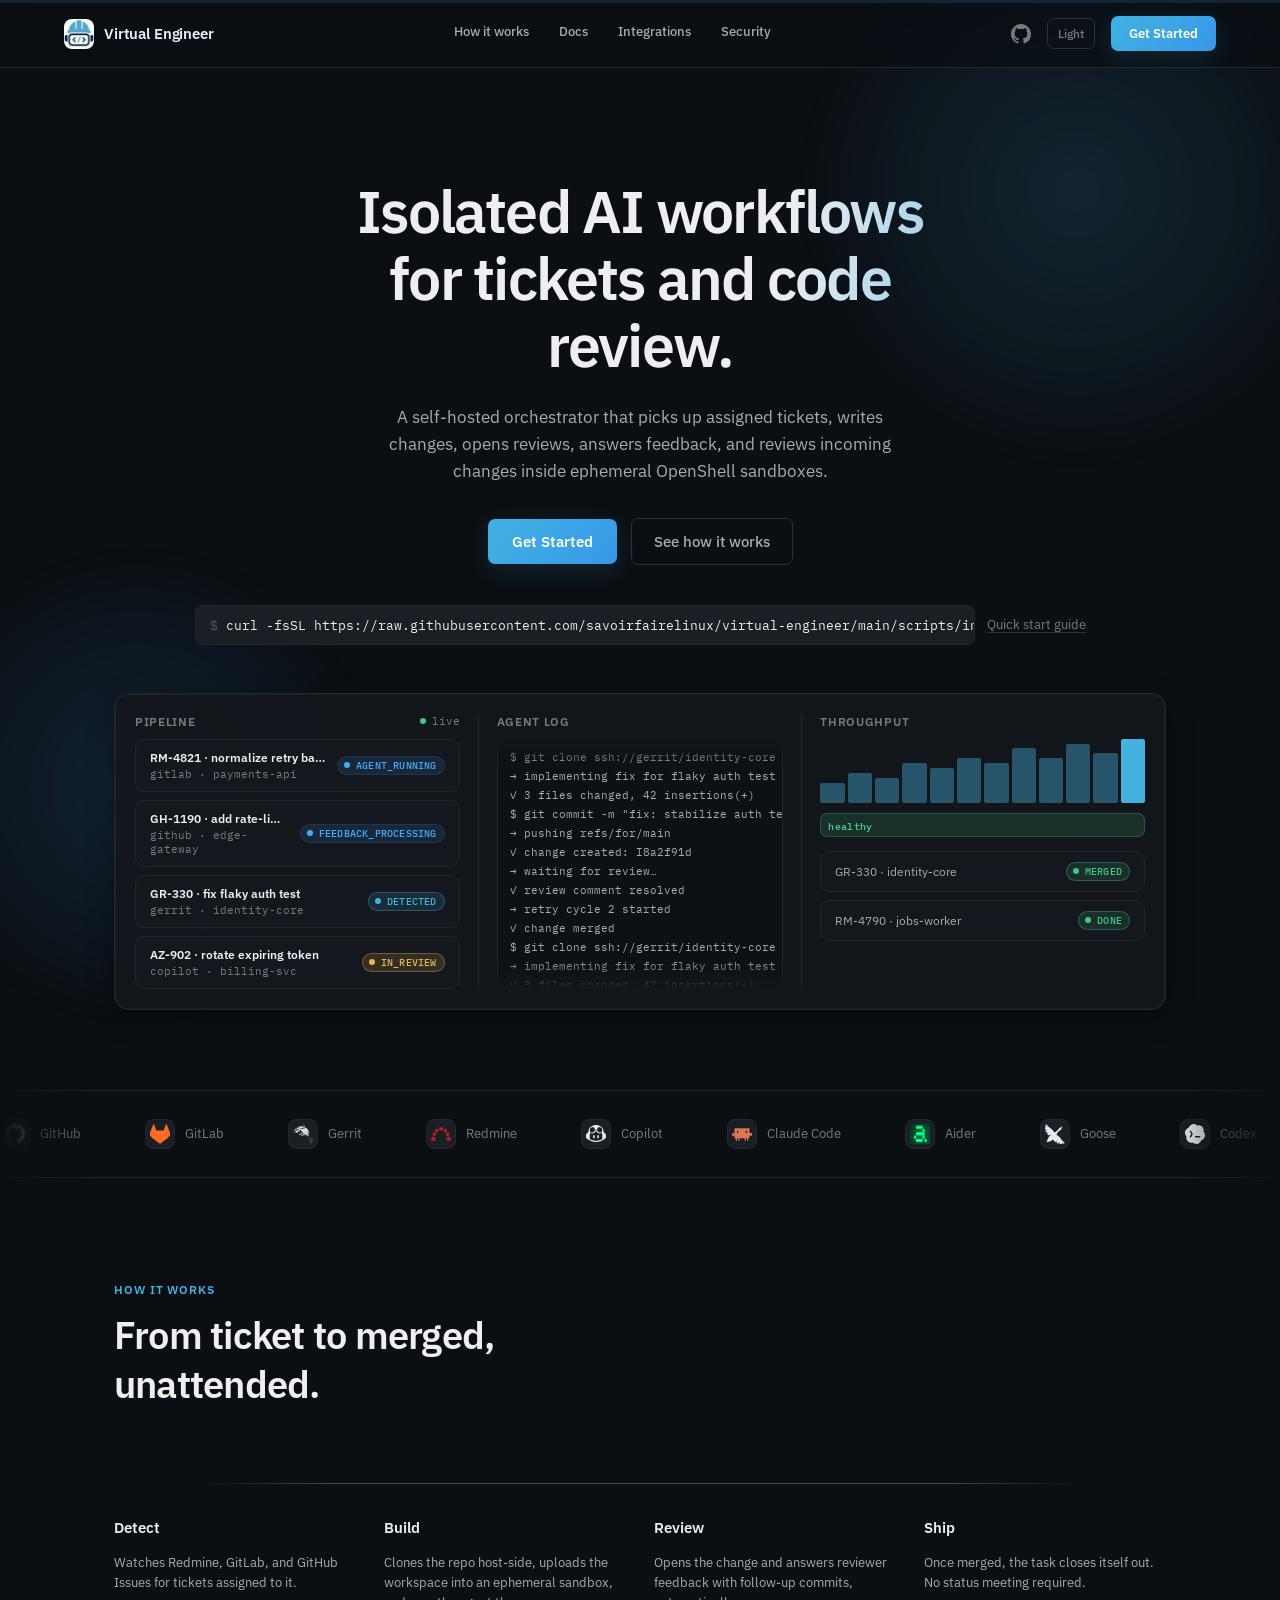
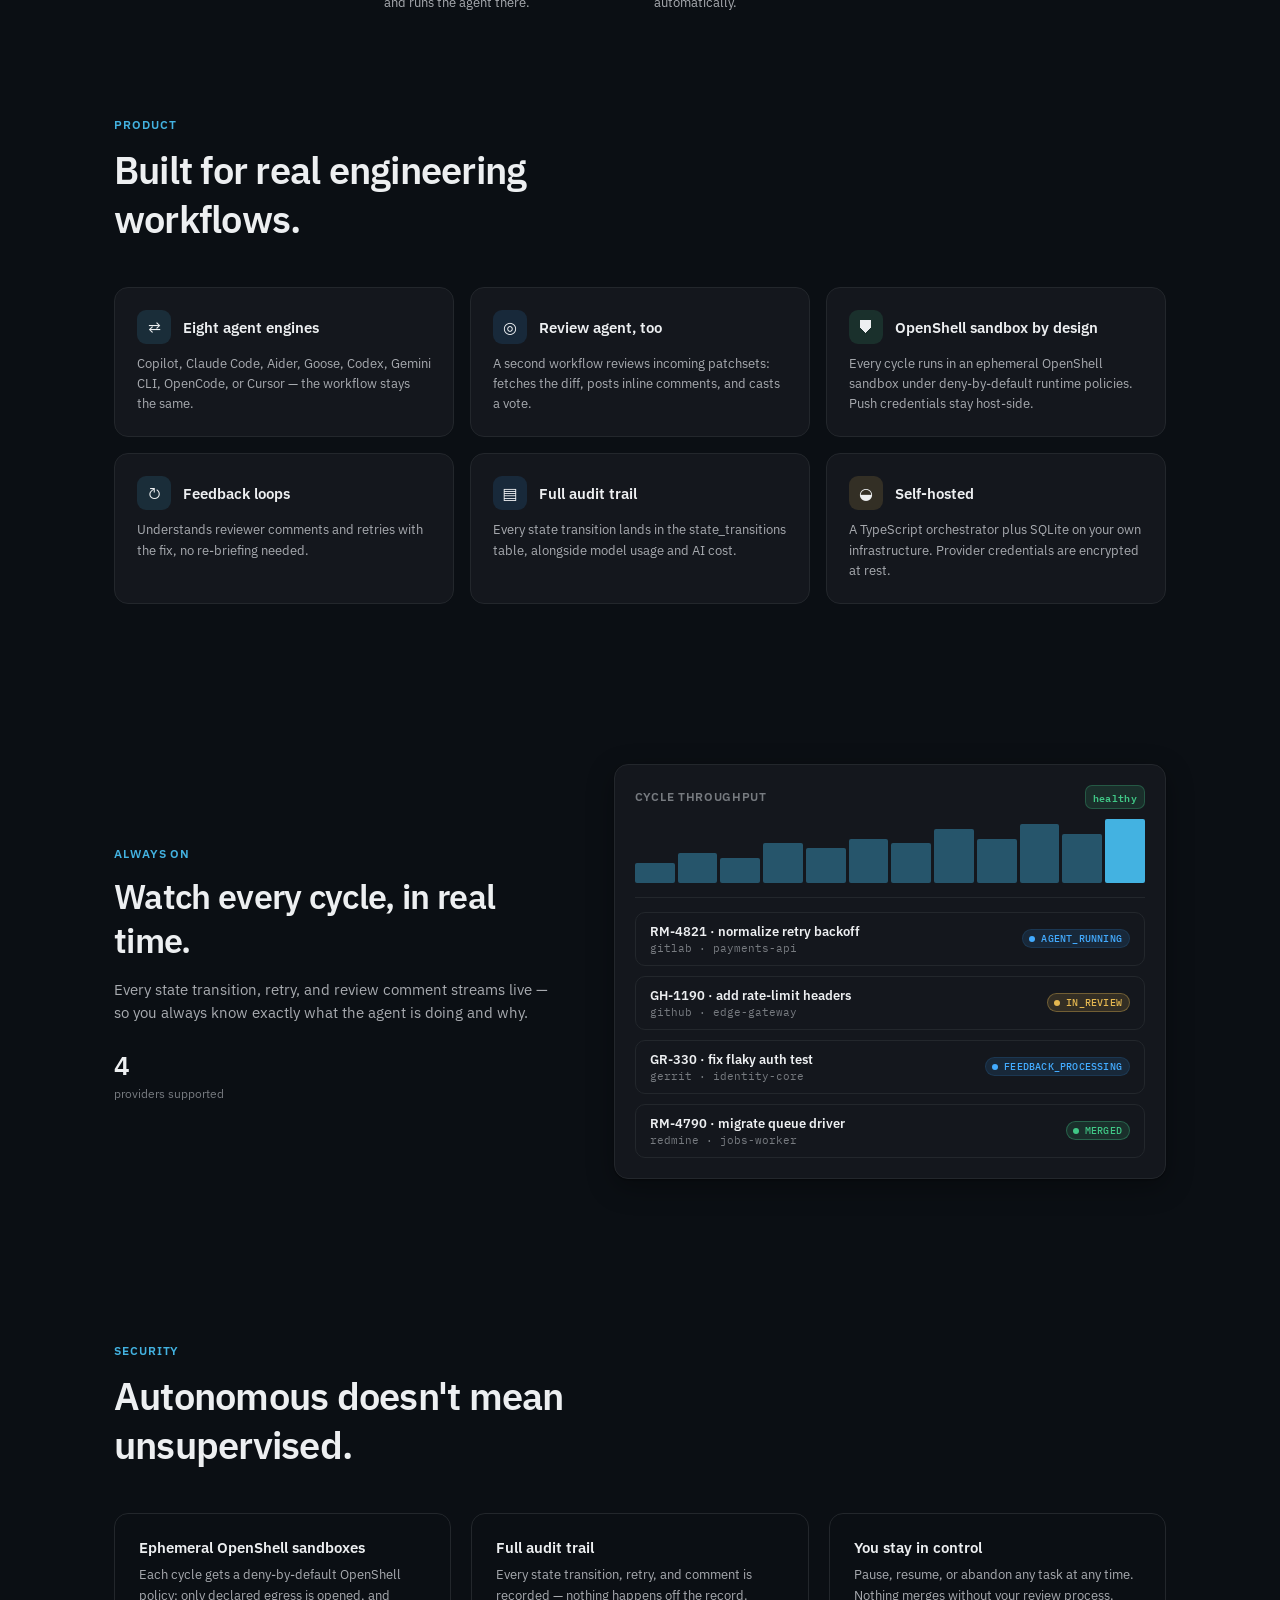
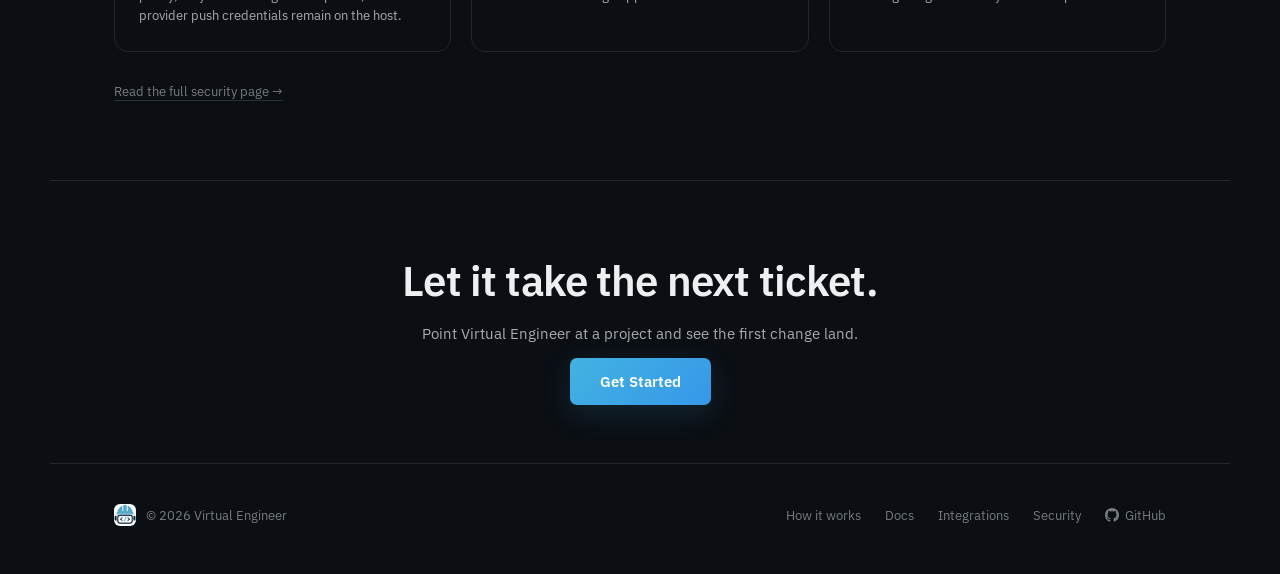
==== index.html @ 21dc85f1 "Improve site audit SEO and responsive behavior Apply the audit fixes across the public pages, includ" ====
<!DOCTYPE html>
<html lang="en">
<head>
<meta charset="utf-8">
<meta name="viewport" content="width=device-width, initial-scale=1">
<link rel="icon" href="favicon.ico" sizes="any">
<link rel="icon" type="image/png" sizes="256x256" href="assets/brand-virtual-engineer-256.png">
<link rel="canonical" href="https://virtual-engineer.dev/">
<meta name="description" content="Virtual Engineer runs isolated, traceable AI workflows for tickets and code review on your own infrastructure.">
<meta property="og:type" content="website">
<meta property="og:title" content="Virtual Engineer — Isolated, traceable AI engineering workflows">
<meta property="og:description" content="A self-hosted orchestrator for ticket-driven changes and automated code review inside ephemeral sandboxes.">
<meta property="og:url" content="https://virtual-engineer.dev/">
<meta property="og:image" content="https://virtual-engineer.dev/assets/brand-virtual-engineer.png">
<meta property="og:image:alt" content="Virtual Engineer logo">
<meta name="twitter:card" content="summary">
<title>Virtual Engineer — Isolated, traceable AI engineering workflows</title>
<link rel="stylesheet" href="assets/styles.css">
<link rel="stylesheet" href="assets/site.css">
</head>
<body>

<div class="ve-blob-anchor b1"><div class="ve-blob-inner"></div></div>
<div class="ve-blob-anchor b2"><div class="ve-blob-inner"></div></div>

<nav class="ve-nav">
  <div style="display: flex; align-items: center; gap: 10px;">
    <img class="ve-brand-logo" src="assets/brand-virtual-engineer-256.png" alt="" aria-hidden="true">
    <span style="font-size: 14.5px; font-weight: 600; letter-spacing: -0.01em;">Virtual Engineer</span>
  </div>
  <div class="ve-nav-links">
    <a href="#how" class="ve-nav-link" data-scroll-to="how" style="font-size: 13px; color: var(--text-dim); font-weight: 500;">How it works</a>
    <a href="documentation.html" class="ve-nav-link" style="font-size: 13px; color: var(--text-dim); font-weight: 500;">Docs</a>
    <a href="integrations.html" class="ve-nav-link" style="font-size: 13px; color: var(--text-dim); font-weight: 500;">Integrations</a>
    <a href="security.html" class="ve-nav-link" style="font-size: 13px; color: var(--text-dim); font-weight: 500;">Security</a>
  </div>
  <div style="display: flex; align-items: center; gap: 16px;">
    <a href="https://github.com/savoirfairelinux/virtual-engineer" target="_blank" rel="noopener" title="View source on GitHub" class="ve-gh-link">
      <svg width="20" height="20" viewBox="0 0 16 16" fill="currentColor"><path d="M8 0C3.58 0 0 3.58 0 8a8 8 0 0 0 5.47 7.59c.4.07.55-.17.55-.38 0-.19-.01-.82-.01-1.49-2.01.37-2.53-.49-2.69-.94-.09-.23-.48-.94-.82-1.13-.28-.15-.68-.52-.01-.53.63-.01 1.08.58 1.23.82.72 1.21 1.87.87 2.33.66.07-.52.28-.87.51-1.07-1.78-.2-3.64-.89-3.64-3.95 0-.87.31-1.59.82-2.15-.08-.2-.36-1.02.08-2.12 0 0 .67-.21 2.2.82a7.5 7.5 0 0 1 4 0c1.53-1.04 2.2-.82 2.2-.82.44 1.1.16 1.92.08 2.12.51.56.82 1.27.82 2.15 0 3.07-1.87 3.75-3.65 3.95.29.25.54.73.54 1.48 0 1.07-.01 1.93-.01 2.2 0 .21.15.46.55.38A8 8 0 0 0 16 8c0-4.42-3.58-8-8-8Z"></path></svg>
    </a>
    <button class="ve-theme-toggle" type="button" aria-label="Switch to light theme">Light</button>
    <a href="#quickstart" class="ve-magnet-btn hero" data-scroll-to="quickstart" style="font-size: 13px; padding: 9px 18px;">Get Started</a>
  </div>
</nav>
<div class="ve-progress-track" aria-hidden="true"><div class="ve-progress-bar"></div></div>

<!-- HERO -->
<div style="position: relative; z-index: 1; max-width: 780px; margin: 0 auto; padding: clamp(64px, 10vw, 110px) clamp(20px, 5vw, 64px) 0; text-align: center;">
  <div style="display: flex; flex-direction: column; align-items: center;">
    <h1 class="ve-headline" style="font-size: clamp(38px, 4.6vw, 60px); line-height: 1.14; letter-spacing: -0.03em; font-weight: 600; margin: 0 0 20px; padding-bottom: 0.08em;">Isolated AI workflows<br>for tickets and code review.</h1>
    <p style="font-size: 17px; line-height: 1.6; color: var(--text-dim); max-width: 520px; margin: 0 0 32px;">A self-hosted orchestrator that picks up assigned tickets, writes changes, opens reviews, answers feedback, and reviews incoming changes inside ephemeral OpenShell sandboxes.</p>
    <div style="display: flex; align-items: center; justify-content: center; gap: 14px; flex-wrap: wrap;">
      <a href="#quickstart" class="ve-magnet-btn hero" data-scroll-to="quickstart">Get Started</a>
      <a href="#how" class="ve-btn-ghost" data-scroll-to="how">See how it works</a>
    </div>
    <div id="quickstart" style="display: flex; align-items: center; justify-content: center; gap: 12px; margin-top: 40px; flex-wrap: wrap;">
      <code class="ve-code ve-install-command" style="padding: 9px 14px; white-space: nowrap;"><span style="color: var(--text-ghost);">$</span> curl -fsSL https://raw.githubusercontent.com/savoirfairelinux/virtual-engineer/main/scripts/install.sh | bash</code>
      <a href="documentation.html#/start" style="font-size: 12.5px; color: var(--text-faint); border-bottom: 1px solid var(--border);">Quick start guide</a>
    </div>
  </div>
</div>

<!-- MISSION CONTROL -->
<div style="position: relative; z-index: 1; max-width: 1180px; margin: 48px auto 0; padding: 0 clamp(20px, 5vw, 64px) 60px;">
  <div class="ve-mission-grid">
    <div style="position: relative; z-index: 1; display: flex; flex-direction: column; gap: 10px; min-width: 0;">
      <div style="display: flex; align-items: center; justify-content: space-between;">
        <span class="ve-eyebrow-row">Pipeline</span>
        <div style="display: flex; align-items: center; gap: 6px;">
          <span class="ve-live-dot"></span>
          <span style="font-size: 11px; color: var(--text-faint); font-family: var(--font-mono);">live</span>
        </div>
      </div>
      <div style="display: flex; flex-direction: column; gap: 8px;">
        <div class="ve-row-card" data-pipeline-row>
          <div style="display: flex; align-items: center; justify-content: space-between; gap: 10px; width: 100%;">
            <div style="min-width: 0;">
              <div style="font-size: 12px; font-weight: 600; color: var(--text); white-space: nowrap; overflow: hidden; text-overflow: ellipsis;">RM-4821 · normalize retry backoff</div>
              <div style="font-size: 10.5px; color: var(--text-faint); font-family: var(--font-mono); margin-top: 2px;">gitlab · payments-api</div>
            </div>
            <span class="ve-pill sm"></span>
          </div>
        </div>
        <div class="ve-row-card" data-pipeline-row>
          <div style="display: flex; align-items: center; justify-content: space-between; gap: 10px; width: 100%;">
            <div style="min-width: 0;">
              <div style="font-size: 12px; font-weight: 600; color: var(--text); white-space: nowrap; overflow: hidden; text-overflow: ellipsis;">GH-1190 · add rate-limit headers</div>
              <div style="font-size: 10.5px; color: var(--text-faint); font-family: var(--font-mono); margin-top: 2px;">github · edge-gateway</div>
            </div>
            <span class="ve-pill sm"></span>
          </div>
        </div>
        <div class="ve-row-card" data-pipeline-row>
          <div style="display: flex; align-items: center; justify-content: space-between; gap: 10px; width: 100%;">
            <div style="min-width: 0;">
              <div style="font-size: 12px; font-weight: 600; color: var(--text); white-space: nowrap; overflow: hidden; text-overflow: ellipsis;">GR-330 · fix flaky auth test</div>
              <div style="font-size: 10.5px; color: var(--text-faint); font-family: var(--font-mono); margin-top: 2px;">gerrit · identity-core</div>
            </div>
            <span class="ve-pill sm"></span>
          </div>
        </div>
        <div class="ve-row-card" data-pipeline-row>
          <div style="display: flex; align-items: center; justify-content: space-between; gap: 10px; width: 100%;">
            <div style="min-width: 0;">
              <div style="font-size: 12px; font-weight: 600; color: var(--text); white-space: nowrap; overflow: hidden; text-overflow: ellipsis;">AZ-902 · rotate expiring token</div>
              <div style="font-size: 10.5px; color: var(--text-faint); font-family: var(--font-mono); margin-top: 2px;">copilot · billing-svc</div>
            </div>
            <span class="ve-pill sm"></span>
          </div>
        </div>
      </div>
    </div>

    <div class="ve-mission-mid">
      <span class="ve-eyebrow-row">Agent log</span>
      <div class="ve-mission-log">
        <div class="ve-mission-log-track">
          <span>$ git clone ssh://gerrit/identity-core</span>
          <span>→ implementing fix for flaky auth test</span>
          <span>✓ 3 files changed, 42 insertions(+)</span>
          <span>$ git commit -m "fix: stabilize auth test timing"</span>
          <span>→ pushing refs/for/main</span>
          <span>✓ change created: I8a2f91d</span>
          <span>→ waiting for review…</span>
          <span>✓ review comment resolved</span>
          <span>→ retry cycle 2 started</span>
          <span>✓ change merged</span>
          <span>$ git clone ssh://gerrit/identity-core</span>
          <span>→ implementing fix for flaky auth test</span>
          <span>✓ 3 files changed, 42 insertions(+)</span>
          <span>$ git commit -m "fix: stabilize auth test timing"</span>
          <span>→ pushing refs/for/main</span>
          <span>✓ change created: I8a2f91d</span>
          <span>→ waiting for review…</span>
          <span>✓ review comment resolved</span>
          <span>→ retry cycle 2 started</span>
          <span>✓ change merged</span>
        </div>
      </div>
    </div>

    <div style="position: relative; z-index: 1; display: flex; flex-direction: column; gap: 10px; min-width: 0;">
      <span class="ve-eyebrow-row">Throughput</span>
      <div class="ve-bars">
        <span style="height: 19.7px;"></span>
        <span style="height: 29.5px;"></span>
        <span style="height: 24.6px;"></span>
        <span style="height: 39.4px;"></span>
        <span style="height: 34.5px;"></span>
        <span style="height: 44.3px;"></span>
        <span style="height: 39.4px;"></span>
        <span style="height: 54.2px;"></span>
        <span style="height: 44.3px;"></span>
        <span style="height: 59.1px;"></span>
        <span style="height: 49.2px;"></span>
        <span style="height: 64px;"></span>
      </div>
      <span class="ve-tag">healthy</span>
      <div style="display: flex; flex-direction: column; gap: 8px; margin-top: 4px;">
        <div class="ve-row-card">
          <div style="display: flex; align-items: center; justify-content: space-between; gap: 10px; width: 100%;">
            <span style="font-size: 11.5px; color: var(--text-dim);">GR-330 · identity-core</span>
            <span class="ve-pill sm tone-ok"><span class="dot"></span>MERGED</span>
          </div>
        </div>
        <div class="ve-row-card">
          <div style="display: flex; align-items: center; justify-content: space-between; gap: 10px; width: 100%;">
            <span style="font-size: 11.5px; color: var(--text-dim);">RM-4790 · jobs-worker</span>
            <span class="ve-pill sm tone-ok"><span class="dot"></span>DONE</span>
          </div>
        </div>
      </div>
    </div>
  </div>
</div>

<!-- STACK STRIP -->
<div id="stack" class="ve-stack-strip" aria-hidden="true">
  <div class="ve-marquee-track" data-marquee-group-size="12">
    <span class="ve-marquee-item"><span class="ve-provider-glyph"><svg viewBox="0 0 16 16" fill="currentColor" xmlns="http://www.w3.org/2000/svg"><path fill-rule="evenodd" clip-rule="evenodd" d="M8 0C3.58 0 0 3.58 0 8C0 11.54 2.29 14.53 5.47 15.59C5.87 15.66 6.02 15.42 6.02 15.21C6.02 15.02 6.01 14.39 6.01 13.72C4 14.09 3.48 13.23 3.32 12.78C3.23 12.55 2.84 11.84 2.5 11.65C2.22 11.5 1.82 11.13 2.49 11.12C3.12 11.11 3.57 11.7 3.72 11.94C4.44 13.15 5.59 12.81 6.05 12.6C6.12 12.08 6.33 11.73 6.56 11.53C4.78 11.33 2.92 10.64 2.92 7.58C2.92 6.71 3.23 5.99 3.74 5.43C3.66 5.23 3.38 4.41 3.82 3.31C3.82 3.31 4.49 3.1 6.02 4.13C6.66 3.95 7.34 3.86 8.02 3.86C8.7 3.86 9.38 3.95 10.02 4.13C11.55 3.09 12.22 3.31 12.22 3.31C12.66 4.41 12.38 5.23 12.3 5.43C12.81 5.99 13.12 6.7 13.12 7.58C13.12 10.65 11.25 11.33 9.47 11.53C9.76 11.78 10.01 12.26 10.01 13.01C10.01 14.08 10 14.94 10 15.21C10 15.42 10.15 15.67 10.55 15.59C13.71 14.53 16 11.53 16 8C16 3.58 12.42 0 8 0Z"/></svg></span>GitHub</span>
    <span class="ve-marquee-item"><span class="ve-provider-glyph"><svg xmlns="http://www.w3.org/2000/svg" viewBox="0 0 24 24"><path fill="#FC6D26" d="m23.6004 9.5927-.0337-.0862L20.3.9814a.851.851 0 0 0-.3362-.405.8748.8748 0 0 0-.9997.0539.8748.8748 0 0 0-.29.4399l-2.2055 6.748H7.5375l-2.2057-6.748a.8573.8573 0 0 0-.29-.4412.8748.8748 0 0 0-.9997-.0537.8585.8585 0 0 0-.3362.4049L.4332 9.5015l-.0325.0862a6.0657 6.0657 0 0 0 2.0119 7.0105l.0113.0087.03.0213 4.976 3.7264 2.462 1.8633 1.4995 1.1321a1.0085 1.0085 0 0 0 1.2197 0l1.4995-1.1321 2.4619-1.8633 5.006-3.7489.0125-.01a6.0682 6.0682 0 0 0 2.0094-7.003z"/></svg></span>GitLab</span>
    <span class="ve-marquee-item"><span class="ve-provider-glyph"><img class="is-white" src="assets/brand-gerrit.svg" alt="" aria-hidden="true"></span>Gerrit</span>
    <span class="ve-marquee-item"><span class="ve-provider-glyph"><svg fill="#B32024" viewBox="0 0 24 24" xmlns="http://www.w3.org/2000/svg"><path d="m1.092 15.088c.789.243 4.098 1.005 4.098 1.005.198.061.139.21.139.21-.228 1.798-.178 3.17-.178 3.644 0 .21-.153.18-.153.18h-4.83c-.209 0-.164-.19-.164-.19.04-.599.212-2.303.878-4.746 0 0 .033-.157.21-.103zm21.816 0c-.789.243-4.098 1.005-4.098 1.005-.198.061-.139.21-.139.21.228 1.798.178 3.17.178 3.644 0 .21.153.18.153.18h4.83c.21 0 .164-.19.164-.19-.04-.599-.212-2.303-.878-4.746 0 0-.034-.157-.21-.103zm-1.929-5.354-3.448 1.667c-.164.063-.082.212-.082.212.476 1.134.766 2.091.99 3.251.038.194.169.132.169.132l3.879-1.684s.116-.044.068-.193c-.172-.531-1.05-2.649-1.402-3.341 0 0-.062-.105-.174-.044zm-17.958 0 3.448 1.667c.164.063.082.212.082.212-.476 1.134-.766 2.091-.991 3.251-.037.194-.169.132-.169.132l-3.878-1.684s-.116-.044-.068-.193c.172-.531 1.05-2.649 1.402-3.341 0 0 .062-.105.174-.044zm4.085-4.368 2.302 2.681c.099.128-.032.222-.032.222-.923.498-1.59 1.25-2.161 2.111-.114.17-.236.046-.236.046l-2.917-2.184s-.126-.074-.016-.22c.854-1.134 1.63-1.934 2.871-2.689 0 0 .094-.089.189.033zm9.788 0-2.302 2.681c-.099.128.032.222.032.222.923.498 1.59 1.25 2.161 2.111.114.17.236.046.236.046l2.917-2.184s.126-.074.016-.22c-.854-1.134-1.63-1.934-2.871-2.689 0 0-.094-.089-.189.033zm-4.894 2.295c.388 0 1.105.037 1.444.093.177.03.221-.088.221-.088l1.449-3.028s.097-.114-.106-.188c-1.082-.396-1.657-.578-3.008-.578-1.35 0-1.926.182-3.008.578-.203.074-.106.188-.106.188l1.449 3.028s.044.118.221.088c.339-.056 1.056-.093 1.444-.093z"/></svg></span>Redmine</span>
    <span class="ve-marquee-item"><span class="ve-provider-glyph"><img class="is-white" src="assets/brand-copilot.svg" alt="" aria-hidden="true"></span>Copilot</span>
    <span class="ve-marquee-item"><span class="ve-provider-glyph"><img src="assets/brand-claude.svg" alt="" aria-hidden="true"></span>Claude Code</span>
    <span class="ve-marquee-item"><span class="ve-provider-glyph"><img src="assets/brand-aider.svg" alt="" aria-hidden="true"></span>Aider</span>
    <span class="ve-marquee-item"><span class="ve-provider-glyph"><img class="is-light" src="assets/brand-goose.svg" alt="" aria-hidden="true"></span>Goose</span>
    <span class="ve-marquee-item"><span class="ve-provider-glyph"><img class="is-light" src="assets/brand-codex.svg" alt="" aria-hidden="true"></span>Codex</span>
    <span class="ve-marquee-item"><span class="ve-provider-glyph"><img src="assets/brand-gemini.svg" alt="" aria-hidden="true"></span>Gemini CLI</span>
    <span class="ve-marquee-item"><span class="ve-provider-glyph"><img class="is-light" src="assets/brand-opencode.svg" alt="" aria-hidden="true"></span>OpenCode</span>
    <span class="ve-marquee-item"><span class="ve-provider-glyph"><img class="is-white" src="assets/brand-cursor.svg" alt="" aria-hidden="true"></span>Cursor</span>
    <span class="ve-marquee-item"><span class="ve-provider-glyph"><svg viewBox="0 0 16 16" fill="currentColor" xmlns="http://www.w3.org/2000/svg"><path fill-rule="evenodd" clip-rule="evenodd" d="M8 0C3.58 0 0 3.58 0 8C0 11.54 2.29 14.53 5.47 15.59C5.87 15.66 6.02 15.42 6.02 15.21C6.02 15.02 6.01 14.39 6.01 13.72C4 14.09 3.48 13.23 3.32 12.78C3.23 12.55 2.84 11.84 2.5 11.65C2.22 11.5 1.82 11.13 2.49 11.12C3.12 11.11 3.57 11.7 3.72 11.94C4.44 13.15 5.59 12.81 6.05 12.6C6.12 12.08 6.33 11.73 6.56 11.53C4.78 11.33 2.92 10.64 2.92 7.58C2.92 6.71 3.23 5.99 3.74 5.43C3.66 5.23 3.38 4.41 3.82 3.31C3.82 3.31 4.49 3.1 6.02 4.13C6.66 3.95 7.34 3.86 8.02 3.86C8.7 3.86 9.38 3.95 10.02 4.13C11.55 3.09 12.22 3.31 12.22 3.31C12.66 4.41 12.38 5.23 12.3 5.43C12.81 5.99 13.12 6.7 13.12 7.58C13.12 10.65 11.25 11.33 9.47 11.53C9.76 11.78 10.01 12.26 10.01 13.01C10.01 14.08 10 14.94 10 15.21C10 15.42 10.15 15.67 10.55 15.59C13.71 14.53 16 11.53 16 8C16 3.58 12.42 0 8 0Z"/></svg></span>GitHub</span>
    <span class="ve-marquee-item"><span class="ve-provider-glyph"><svg xmlns="http://www.w3.org/2000/svg" viewBox="0 0 24 24"><path fill="#FC6D26" d="m23.6004 9.5927-.0337-.0862L20.3.9814a.851.851 0 0 0-.3362-.405.8748.8748 0 0 0-.9997.0539.8748.8748 0 0 0-.29.4399l-2.2055 6.748H7.5375l-2.2057-6.748a.8573.8573 0 0 0-.29-.4412.8748.8748 0 0 0-.9997-.0537.8585.8585 0 0 0-.3362.4049L.4332 9.5015l-.0325.0862a6.0657 6.0657 0 0 0 2.0119 7.0105l.0113.0087.03.0213 4.976 3.7264 2.462 1.8633 1.4995 1.1321a1.0085 1.0085 0 0 0 1.2197 0l1.4995-1.1321 2.4619-1.8633 5.006-3.7489.0125-.01a6.0682 6.0682 0 0 0 2.0094-7.003z"/></svg></span>GitLab</span>
    <span class="ve-marquee-item"><span class="ve-provider-glyph"><img class="is-white" src="assets/brand-gerrit.svg" alt="" aria-hidden="true"></span>Gerrit</span>
    <span class="ve-marquee-item"><span class="ve-provider-glyph"><svg fill="#B32024" viewBox="0 0 24 24" xmlns="http://www.w3.org/2000/svg"><path d="m1.092 15.088c.789.243 4.098 1.005 4.098 1.005.198.061.139.21.139.21-.228 1.798-.178 3.17-.178 3.644 0 .21-.153.18-.153.18h-4.83c-.209 0-.164-.19-.164-.19.04-.599.212-2.303.878-4.746 0 0 .033-.157.21-.103zm21.816 0c-.789.243-4.098 1.005-4.098 1.005-.198.061-.139.21-.139.21.228 1.798.178 3.17.178 3.644 0 .21.153.18.153.18h4.83c.21 0 .164-.19.164-.19-.04-.599-.212-2.303-.878-4.746 0 0-.034-.157-.21-.103zm-1.929-5.354-3.448 1.667c-.164.063-.082.212-.082.212.476 1.134.766 2.091.99 3.251.038.194.169.132.169.132l3.879-1.684s.116-.044.068-.193c-.172-.531-1.05-2.649-1.402-3.341 0 0-.062-.105-.174-.044zm-17.958 0 3.448 1.667c.164.063.082.212.082.212-.476 1.134-.766 2.091-.991 3.251-.037.194-.169.132-.169.132l-3.878-1.684s-.116-.044-.068-.193c.172-.531 1.05-2.649 1.402-3.341 0 0 .062-.105.174-.044zm4.085-4.368 2.302 2.681c.099.128-.032.222-.032.222-.923.498-1.59 1.25-2.161 2.111-.114.17-.236.046-.236.046l-2.917-2.184s-.126-.074-.016-.22c.854-1.134 1.63-1.934 2.871-2.689 0 0 .094-.089.189.033zm9.788 0-2.302 2.681c-.099.128.032.222.032.222.923.498 1.59 1.25 2.161 2.111.114.17.236.046.236.046l2.917-2.184s.126-.074.016-.22c-.854-1.134-1.63-1.934-2.871-2.689 0 0-.094-.089-.189.033zm-4.894 2.295c.388 0 1.105.037 1.444.093.177.03.221-.088.221-.088l1.449-3.028s.097-.114-.106-.188c-1.082-.396-1.657-.578-3.008-.578-1.35 0-1.926.182-3.008.578-.203.074-.106.188-.106.188l1.449 3.028s.044.118.221.088c.339-.056 1.056-.093 1.444-.093z"/></svg></span>Redmine</span>
    <span class="ve-marquee-item"><span class="ve-provider-glyph"><img class="is-white" src="assets/brand-copilot.svg" alt="" aria-hidden="true"></span>Copilot</span>
  </div>
</div>

<!-- HOW IT WORKS -->
<div id="how" class="ve-reveal" style="position: relative; z-index: 1;">
  <div style="max-width: 1180px; margin: 0 auto; padding: 100px clamp(20px, 5vw, 64px) 40px;">
    <div style="max-width: 560px; margin-bottom: 56px;">
      <span style="font-size: 11.5px; font-weight: 600; letter-spacing: 0.08em; text-transform: uppercase; color: var(--info);">How it works</span>
      <h2 style="font-size: clamp(28px, 3vw, 38px); letter-spacing: -0.02em; font-weight: 600; margin: 12px 0 0;">From ticket to merged, unattended.</h2>
    </div>
    <div class="ve-how-grid">
      <div class="ve-how-line"></div>
      <div class="ve-how-card">
        <div class="ve-step-circle">01</div>
        <div style="font-size: 15px; font-weight: 600;">Detect</div>
        <div style="font-size: 13px; line-height: 1.55; color: var(--text-dim);">Watches Redmine, GitLab, and GitHub Issues for tickets assigned to it.</div>
      </div>
      <div class="ve-how-card">
        <div class="ve-step-circle">02</div>
        <div style="font-size: 15px; font-weight: 600;">Build</div>
        <div style="font-size: 13px; line-height: 1.55; color: var(--text-dim);">Clones the repo host-side, uploads the workspace into an ephemeral sandbox, and runs the agent there.</div>
      </div>
      <div class="ve-how-card">
        <div class="ve-step-circle">03</div>
        <div style="font-size: 15px; font-weight: 600;">Review</div>
        <div style="font-size: 13px; line-height: 1.55; color: var(--text-dim);">Opens the change and answers reviewer feedback with follow-up commits, automatically.</div>
      </div>
      <div class="ve-how-card">
        <div class="ve-step-circle">04</div>
        <div style="font-size: 15px; font-weight: 600;">Ship</div>
        <div style="font-size: 13px; line-height: 1.55; color: var(--text-dim);">Once merged, the task closes itself out. No status meeting required.</div>
      </div>
    </div>
  </div>
</div>

<!-- FEATURES -->
<div id="features" class="ve-reveal" style="position: relative; z-index: 1;">
  <div style="max-width: 1180px; margin: 0 auto; padding: 60px clamp(20px, 5vw, 64px);">
    <div style="max-width: 560px; margin-bottom: 44px;">
      <span style="font-size: 11.5px; font-weight: 600; letter-spacing: 0.08em; text-transform: uppercase; color: var(--info);">Product</span>
      <h2 style="font-size: clamp(28px, 3vw, 38px); letter-spacing: -0.02em; font-weight: 600; margin: 12px 0 0;">Built for real engineering workflows.</h2>
    </div>
    <div class="ve-grid-3" style="gap: 16px;">
      <div class="ve-feature-tile">
        <div style="display: flex; align-items: center; gap: 12px; margin-bottom: 10px;">
          <div class="ve-feature-icon" style="background: var(--info-soft);">⇄</div>
          <div style="font-size: 15px; font-weight: 600;">Eight agent engines</div>
        </div>
        <div style="font-size: 13px; line-height: 1.55; color: var(--text-dim);">Copilot, Claude Code, Aider, Goose, Codex, Gemini CLI, OpenCode, or Cursor — the workflow stays the same.</div>
      </div>
      <div class="ve-feature-tile">
        <div style="display: flex; align-items: center; gap: 12px; margin-bottom: 10px;">
          <div class="ve-feature-icon" style="background: var(--accent-soft);">◎</div>
          <div style="font-size: 15px; font-weight: 600;">Review agent, too</div>
        </div>
        <div style="font-size: 13px; line-height: 1.55; color: var(--text-dim);">A second workflow reviews incoming patchsets: fetches the diff, posts inline comments, and casts a vote.</div>
      </div>
      <div class="ve-feature-tile">
        <div style="display: flex; align-items: center; gap: 12px; margin-bottom: 10px;">
          <div class="ve-feature-icon" style="background: var(--ok-soft);">⛊</div>
          <div style="font-size: 15px; font-weight: 600;">OpenShell sandbox by design</div>
        </div>
        <div style="font-size: 13px; line-height: 1.55; color: var(--text-dim);">Every cycle runs in an ephemeral OpenShell sandbox under deny-by-default runtime policies. Push credentials stay host-side.</div>
      </div>
      <div class="ve-feature-tile">
        <div style="display: flex; align-items: center; gap: 12px; margin-bottom: 10px;">
          <div class="ve-feature-icon" style="background: var(--info-soft);">↻</div>
          <div style="font-size: 15px; font-weight: 600;">Feedback loops</div>
        </div>
        <div style="font-size: 13px; line-height: 1.55; color: var(--text-dim);">Understands reviewer comments and retries with the fix, no re-briefing needed.</div>
      </div>
      <div class="ve-feature-tile">
        <div style="display: flex; align-items: center; gap: 12px; margin-bottom: 10px;">
          <div class="ve-feature-icon" style="background: var(--accent-soft);">▤</div>
          <div style="font-size: 15px; font-weight: 600;">Full audit trail</div>
        </div>
        <div style="font-size: 13px; line-height: 1.55; color: var(--text-dim);">Every state transition lands in the state_transitions table, alongside model usage and AI cost.</div>
      </div>
      <div class="ve-feature-tile">
        <div style="display: flex; align-items: center; gap: 12px; margin-bottom: 10px;">
          <div class="ve-feature-icon" style="background: var(--warn-soft);">◒</div>
          <div style="font-size: 15px; font-weight: 600;">Self-hosted</div>
        </div>
        <div style="font-size: 13px; line-height: 1.55; color: var(--text-dim);">A TypeScript orchestrator plus SQLite on your own infrastructure. Provider credentials are encrypted at rest.</div>
      </div>
    </div>
  </div>
</div>

<!-- LIVE FEED SHOWCASE -->
<div id="feed" class="ve-reveal">
  <div class="ve-feed-grid">
    <div>
      <span style="font-size: 11.5px; font-weight: 600; letter-spacing: 0.08em; text-transform: uppercase; color: var(--info);">Always on</span>
      <h2 style="font-size: clamp(26px, 2.8vw, 34px); letter-spacing: -0.02em; font-weight: 600; margin: 12px 0 16px;">Watch every cycle, in real time.</h2>
      <p style="font-size: 14.5px; line-height: 1.6; color: var(--text-dim); margin: 0 0 20px;">Every state transition, retry, and review comment streams live — so you always know exactly what the agent is doing and why.</p>
      <div style="display: flex; align-items: center; gap: 20px;">
        <div>
          <div class="metric-val" style="font-size: 26px; font-weight: 600; color: var(--text); font-family: var(--font-mono);"><span data-provider-count>0</span></div>
          <div style="font-size: 11.5px; color: var(--text-faint); margin-top: 2px;">providers supported</div>
        </div>
      </div>
    </div>
    <div class="ve-feed-panel">
      <div style="display: flex; align-items: center; justify-content: space-between;">
        <span class="ve-eyebrow-row">Cycle throughput</span>
        <span class="ve-tag">healthy</span>
      </div>
      <div class="ve-bars">
        <span style="height: 19.7px;"></span>
        <span style="height: 29.5px;"></span>
        <span style="height: 24.6px;"></span>
        <span style="height: 39.4px;"></span>
        <span style="height: 34.5px;"></span>
        <span style="height: 44.3px;"></span>
        <span style="height: 39.4px;"></span>
        <span style="height: 54.2px;"></span>
        <span style="height: 44.3px;"></span>
        <span style="height: 59.1px;"></span>
        <span style="height: 49.2px;"></span>
        <span style="height: 64px;"></span>
      </div>
      <div style="height: 1px; background: var(--border-soft); margin: 4px 0;"></div>
      <div class="ve-row-card">
        <div style="display: flex; align-items: center; justify-content: space-between; gap: 12px; width: 100%;">
          <div style="min-width: 0;">
            <div style="font-size: 12.5px; font-weight: 600; color: var(--text); white-space: nowrap; overflow: hidden; text-overflow: ellipsis;">RM-4821 · normalize retry backoff</div>
            <div style="font-size: 11px; color: var(--text-faint); font-family: var(--font-mono); margin-top: 2px;">gitlab · payments-api</div>
          </div>
          <span class="ve-pill sm tone-active"><span class="dot live"></span>AGENT_RUNNING</span>
        </div>
      </div>
      <div class="ve-row-card">
        <div style="display: flex; align-items: center; justify-content: space-between; gap: 12px; width: 100%;">
          <div style="min-width: 0;">
            <div style="font-size: 12.5px; font-weight: 600; color: var(--text); white-space: nowrap; overflow: hidden; text-overflow: ellipsis;">GH-1190 · add rate-limit headers</div>
            <div style="font-size: 11px; color: var(--text-faint); font-family: var(--font-mono); margin-top: 2px;">github · edge-gateway</div>
          </div>
          <span class="ve-pill sm tone-warn"><span class="dot"></span>IN_REVIEW</span>
        </div>
      </div>
      <div class="ve-row-card">
        <div style="display: flex; align-items: center; justify-content: space-between; gap: 12px; width: 100%;">
          <div style="min-width: 0;">
            <div style="font-size: 12.5px; font-weight: 600; color: var(--text); white-space: nowrap; overflow: hidden; text-overflow: ellipsis;">GR-330 · fix flaky auth test</div>
            <div style="font-size: 11px; color: var(--text-faint); font-family: var(--font-mono); margin-top: 2px;">gerrit · identity-core</div>
          </div>
          <span class="ve-pill sm tone-active"><span class="dot live"></span>FEEDBACK_PROCESSING</span>
        </div>
      </div>
      <div class="ve-row-card">
        <div style="display: flex; align-items: center; justify-content: space-between; gap: 12px; width: 100%;">
          <div style="min-width: 0;">
            <div style="font-size: 12.5px; font-weight: 600; color: var(--text); white-space: nowrap; overflow: hidden; text-overflow: ellipsis;">RM-4790 · migrate queue driver</div>
            <div style="font-size: 11px; color: var(--text-faint); font-family: var(--font-mono); margin-top: 2px;">redmine · jobs-worker</div>
          </div>
          <span class="ve-pill sm tone-ok"><span class="dot"></span>MERGED</span>
        </div>
      </div>
    </div>
  </div>
</div>

<!-- TRUST -->
<div id="trust" class="ve-reveal" style="position: relative; z-index: 1; max-width: 1180px; margin: 0 auto; padding: 100px clamp(20px, 5vw, 64px) 60px;">
  <div style="max-width: 560px; margin-bottom: 44px;">
    <span style="font-size: 11.5px; font-weight: 600; letter-spacing: 0.08em; text-transform: uppercase; color: var(--info);">Security</span>
    <h2 style="font-size: clamp(28px, 3vw, 38px); letter-spacing: -0.02em; font-weight: 600; margin: 12px 0 0;">Autonomous doesn't mean unsupervised.</h2>
  </div>
  <div class="ve-grid-3" style="gap: 20px;">
    <div class="ve-trust-card">
      <div style="font-size: 15px; font-weight: 600; margin-bottom: 8px; color: var(--text);">Ephemeral OpenShell sandboxes</div>
      <div style="font-size: 13px; line-height: 1.6; color: var(--text-dim);">Each cycle gets a deny-by-default OpenShell policy; only declared egress is opened, and provider push credentials remain on the host.</div>
    </div>
    <div class="ve-trust-card">
      <div style="font-size: 15px; font-weight: 600; margin-bottom: 8px; color: var(--text);">Full audit trail</div>
      <div style="font-size: 13px; line-height: 1.6; color: var(--text-dim);">Every state transition, retry, and comment is recorded — nothing happens off the record.</div>
    </div>
    <div class="ve-trust-card">
      <div style="font-size: 15px; font-weight: 600; margin-bottom: 8px; color: var(--text);">You stay in control</div>
      <div style="font-size: 13px; line-height: 1.6; color: var(--text-dim);">Pause, resume, or abandon any task at any time. Nothing merges without your review process.</div>
    </div>
  </div>
  <div style="margin-top: 28px;">
    <a href="security.html" style="font-size: 13px; color: var(--text-faint); border-bottom: 1px solid var(--border);">Read the full security page →</a>
  </div>
</div>

<!-- CTA -->
<div id="try-cta" class="ve-reveal">
  <div style="position: relative; z-index: 1; max-width: 1180px; margin: 20px auto 0; padding: 72px clamp(20px, 5vw, 64px); text-align: center; border-top: 1px solid var(--border-soft);">
    <h2 style="font-size: clamp(28px, 3.6vw, 42px); letter-spacing: -0.02em; font-weight: 600; margin: 0 0 16px;">Let it take the next ticket.</h2>
    <p style="font-size: 15px; color: var(--text-dim); margin: 0 0 28px;">Point Virtual Engineer at a project and see the first change land.</p>
    <a href="#quickstart" class="ve-magnet-btn cta" data-scroll-to="quickstart">Get Started</a>
  </div>
</div>

<!-- FOOTER -->
<footer style="position: relative; z-index: 1; max-width: 1180px; margin: 0 auto; padding: 40px clamp(20px, 5vw, 64px) 48px; display: flex; align-items: center; justify-content: space-between; border-top: 1px solid var(--border-soft); flex-wrap: wrap; gap: 16px;">
  <div style="display: flex; align-items: center; gap: 10px;">
    <img class="ve-brand-logo sm" src="assets/brand-virtual-engineer-256.png" alt="" aria-hidden="true">
    <span style="font-size: 12.5px; color: var(--text-faint);">© 2026 Virtual Engineer</span>
  </div>
  <div class="ve-footer-links">
    <a href="#how" data-scroll-to="how" style="font-size: 12.5px; color: var(--text-faint);">How it works</a>
    <a href="documentation.html" style="font-size: 12.5px; color: var(--text-faint);">Docs</a>
    <a href="integrations.html" style="font-size: 12.5px; color: var(--text-faint);">Integrations</a>
    <a href="security.html" style="font-size: 12.5px; color: var(--text-faint);">Security</a>
    <a href="https://github.com/savoirfairelinux/virtual-engineer" target="_blank" rel="noopener" style="display: flex; align-items: center; gap: 6px; font-size: 12.5px; color: var(--text-faint);">
      <svg width="14" height="14" viewBox="0 0 16 16" fill="currentColor"><path d="M8 0C3.58 0 0 3.58 0 8a8 8 0 0 0 5.47 7.59c.4.07.55-.17.55-.38 0-.19-.01-.82-.01-1.49-2.01.37-2.53-.49-2.69-.94-.09-.23-.48-.94-.82-1.13-.28-.15-.68-.52-.01-.53.63-.01 1.08.58 1.23.82.72 1.21 1.87.87 2.33.66.07-.52.28-.87.51-1.07-1.78-.2-3.64-.89-3.64-3.95 0-.87.31-1.59.82-2.15-.08-.2-.36-1.02.08-2.12 0 0 .67-.21 2.2.82a7.5 7.5 0 0 1 4 0c1.53-1.04 2.2-.82 2.2-.82.44 1.1.16 1.92.08 2.12.51.56.82 1.27.82 2.15 0 3.07-1.87 3.75-3.65 3.95.29.25.54.73.54 1.48 0 1.07-.01 1.93-.01 2.2 0 .21.15.46.55.38A8 8 0 0 0 16 8c0-4.42-3.58-8-8-8Z"></path></svg>
      GitHub
    </a>
  </div>
</footer>

<script src="assets/site.js"></script>
</body>
</html>
---- assets/styles.css ----
@import url('https://fonts.googleapis.com/css2?family=IBM+Plex+Sans:wght@400;500;600;700&family=IBM+Plex+Mono:wght@400;500;600&display=swap');

:root {
  --accent-h: 248;
  --accent:        oklch(0.66 0.15 var(--accent-h));
  --accent-strong: oklch(0.72 0.16 var(--accent-h));
  --accent-soft:   oklch(0.66 0.15 var(--accent-h) / 0.14);

  --ok:            oklch(0.74 0.15 158);
  --ok-soft:       oklch(0.74 0.15 158 / 0.14);
  --warn:          oklch(0.80 0.13 85);
  --warn-soft:     oklch(0.80 0.13 85 / 0.15);
  --danger:        oklch(0.68 0.18 22);
  --danger-soft:   oklch(0.68 0.18 22 / 0.15);
  --info:          oklch(0.72 0.12 230);
  --info-soft:     oklch(0.72 0.12 230 / 0.14);
  --accent-line:   oklch(0.66 0.15 var(--accent-h) / 0.40);
  --muted-state:      oklch(0.65 0.01 256);
  --muted-state-soft: oklch(0.65 0.01 256 / 0.14);

  --bg:            oklch(0.165 0.012 258);
  --panel:         oklch(0.205 0.013 258);
  --panel-2:       oklch(0.235 0.014 258);
  --border:        oklch(0.31 0.013 258);
  --border-soft:   oklch(0.27 0.012 258);
  --border-strong: oklch(0.40 0.015 258);
  --text:          oklch(0.95 0.004 258);
  --text-dim:      oklch(0.74 0.008 258);
  --text-faint:    oklch(0.58 0.01 258);
  --text-ghost:    oklch(0.46 0.012 258);
  --shadow:        0 1px 2px oklch(0 0 0 / 0.4), 0 8px 28px oklch(0 0 0 / 0.32);
  --shadow-sm:     0 1px 2px oklch(0 0 0 / 0.35);
  --inset-hi:      oklch(1 0 0 / 0.04);

  --radius-sm: 7px;
  --radius-lg: 14px;
  --ease: cubic-bezier(0.22, 0.61, 0.36, 1);

  --font-sans: "IBM Plex Sans", ui-sans-serif, system-ui, sans-serif;
  --font-mono: "IBM Plex Mono", ui-monospace, "SF Mono", Menlo, monospace;

  color-scheme: dark;
}

html[data-theme="light"] {
  --bg: oklch(0.985 0.006 250);
  --panel: oklch(0.955 0.009 250);
  --panel-2: oklch(0.925 0.012 250);
  --border: oklch(0.82 0.018 250);
  --border-soft: oklch(0.88 0.014 250);
  --border-strong: oklch(0.68 0.025 250);
  --text: oklch(0.22 0.025 250);
  --text-dim: oklch(0.42 0.018 250);
  --text-faint: oklch(0.54 0.015 250);
  --text-ghost: oklch(0.64 0.012 250);
  --shadow: 0 1px 2px oklch(0.2 0.02 250 / 0.08), 0 8px 28px oklch(0.2 0.02 250 / 0.08);
  --shadow-sm: 0 1px 2px oklch(0.2 0.02 250 / 0.10);
  --inset-hi: oklch(1 0 0 / 0.65);
  color-scheme: light;
}

html[data-theme="light"] .ve-nav-icon,
html[data-theme="light"] .ve-provider-glyph img.is-light {
  filter: none;
  opacity: 1;
}
html[data-theme="light"] .ve-provider-glyph img.is-white {
  filter: brightness(0);
  opacity: 1;
}

html[data-theme="light"] .ve-btn-primary { color: oklch(0.98 0.006 250); }

* { box-sizing: border-box; }

html, body {
  margin: 0;
  min-height: 100%;
  background: var(--bg);
  color: var(--text);
  font-family: var(--font-sans);
  -webkit-font-smoothing: antialiased;
  text-rendering: optimizeLegibility;
}

a { color: var(--info); text-decoration: none; }
a:hover { color: var(--accent-strong); }

.ve-nav-link {
  position: relative;
  padding-bottom: 3px;
  border-bottom: 1.5px solid transparent;
  transition: border-color 0.2s var(--ease), color 0.2s var(--ease);
}
.ve-nav-link:hover { border-bottom-color: var(--info); color: var(--text); }

.ve-brand-lockup { display: flex; align-items: center; gap: 10px; }
.ve-brand-logo { width: 30px; height: 30px; display: block; flex: none; object-fit: cover; border-radius: 8px; background: #fff; }
.ve-brand-logo.sm { width: 22px; height: 22px; border-radius: 6px; }
.ve-nav-icon { width: 20px; height: 20px; display: block; filter: brightness(0) invert(1); opacity: 0.72; transition: opacity 0.18s var(--ease); }
.ve-gh-link:hover .ve-nav-icon { opacity: 1; }

.ve-code {
  display: block;
  font-family: var(--font-mono);
  font-size: 12.5px;
  line-height: 1.6;
  color: var(--text);
  background: var(--panel-2);
  border: 1px solid var(--border-soft);
  border-radius: var(--radius-sm);
  padding: 14px 16px;
  overflow-x: auto;
  margin: 0;
  white-space: pre;
}

.ve-gh-link {
  display: flex;
  align-items: center;
  color: var(--text-faint);
  transition: all 0.18s var(--ease);
}
.ve-gh-link:hover { color: var(--text); transform: scale(1.12) rotate(-4deg); }

.ve-theme-toggle {
  font: 500 12px var(--font-sans);
  color: var(--text-faint);
  background: transparent;
  border: 1px solid var(--border);
  border-radius: var(--radius-sm);
  padding: 7px 10px;
  cursor: pointer;
  transition: color 0.18s var(--ease), border-color 0.18s var(--ease), background 0.18s var(--ease);
}
.ve-theme-toggle:hover { color: var(--text); border-color: var(--border-strong); background: var(--panel-2); }

.ve-btn-primary {
  font-family: var(--font-sans);
  font-size: 13px;
  font-weight: 600;
  color: oklch(0.18 0.02 258);
  background: var(--info);
  border: none;
  border-radius: var(--radius-sm);
  padding: 9px 18px;
  display: inline-block;
  text-decoration: none;
  cursor: pointer;
  transition: all 0.16s var(--ease);
}
.ve-btn-primary:hover { background: var(--accent-strong); color: white; transform: translateY(-1px); }

.ve-btn-primary.lg { font-size: 14px; padding: 12px 22px; }

.ve-feature-card {
  background: var(--panel);
  border: 1px solid var(--border-soft);
  border-radius: var(--radius-lg);
  padding: 22px;
  transition: all 0.2s var(--ease);
}
.ve-feature-card:hover { border-color: var(--info); box-shadow: 0 0 24px -8px var(--info-soft); }

/* ---- tag ---- */
.ve-tag {
  display: inline-flex; align-items: center; gap: 5px;
  color: var(--ok); background: var(--ok-soft);
  font-family: var(--font-mono); font-size: 10px; font-weight: 600; letter-spacing: 0.03em;
  padding: 2px 7px; border-radius: var(--radius-sm);
  border: 1px solid color-mix(in oklab, var(--ok) 28%, transparent);
}
.ve-tag.tone-info  { color: var(--info); background: var(--info-soft); border-color: color-mix(in oklab, var(--info) 28%, transparent); }
.ve-tag.tone-muted { color: var(--text-faint); background: var(--panel-2); border-color: var(--border-soft); }

/* ---- provider glyph ---- */
.ve-provider-glyph {
  width: 30px; height: 30px; border-radius: 8px; flex: none;
  display: inline-flex; align-items: center; justify-content: center;
  background: var(--panel-2); border: 1px solid var(--border-soft);
}
.ve-provider-glyph svg { width: 20px; height: 20px; }
.ve-provider-glyph img { width: 20px; height: 20px; display: block; object-fit: contain; }
.ve-provider-glyph img.is-light { filter: brightness(0) invert(1); opacity: 0.9; }
.ve-provider-glyph img.is-white { opacity: 0.9; }
.ve-provider-glyph.letter {
  font-family: var(--font-mono); font-size: 12px; font-weight: 600; letter-spacing: 0.02em; color: var(--text-dim);
}
.ve-provider-glyph.sm { width: 24px; height: 24px; }
.ve-provider-glyph.sm svg { width: 16px; height: 16px; }

/* ---- lift-hover card (Integrations, Docs) ---- */
.ve-card {
  display: block;
  background: var(--panel);
  border: 1px solid var(--border-soft);
  border-radius: var(--radius-lg);
  padding: 18px;
  transition: all 0.2s var(--ease);
}
.ve-card:hover { border-color: var(--border-strong); transform: translateY(-2px); box-shadow: var(--shadow-sm); }
---- assets/site.css ----
::selection { background: var(--info-soft); }

body { overflow-x: hidden; }

html {
  scroll-behavior: smooth;
}

#how,
#quickstart {
  scroll-margin-top: 220px;
}

@keyframes blob-float {
  0%, 100% { transform: translate(0, 0) scale(1); }
  33% { transform: translate(3%, -4%) scale(1.06); }
  66% { transform: translate(-3%, 3%) scale(0.97); }
}
@keyframes grad-shift {
  0%, 100% { background-position: 0% 50%; }
  50% { background-position: 100% 50%; }
}
@keyframes marquee-x {
  from { transform: translateX(0); }
  to { transform: translateX(-50%); }
}
@keyframes marquee-y {
  from { transform: translateY(0); }
  to { transform: translateY(-50%); }
}
@keyframes pulse-ring {
  0% { box-shadow: 0 0 0 0 currentColor; opacity: 0.6; }
  70% { box-shadow: 0 0 0 5px transparent; opacity: 0; }
  100% { box-shadow: 0 0 0 0 transparent; opacity: 0; }
}

.ve-headline {
  background: linear-gradient(100deg, var(--text) 30%, var(--info) 50%, var(--accent-strong) 60%, var(--text) 80%);
  background-size: 240% 100%;
  -webkit-background-clip: text; background-clip: text; color: transparent;
  animation: grad-shift 7s ease-in-out infinite;
}

/* ---- blobs ----
   Outer anchor is parallax-shifted by JS (translateY tied to scroll);
   inner div runs the CSS float animation — kept apart so the two
   transforms don't stomp on each other. */
.ve-blob-anchor { position: fixed; pointer-events: none; z-index: 0; will-change: transform; }
.ve-blob-anchor.b1 { top: -10%; right: -6%; width: 560px; height: 560px; }
.ve-blob-anchor.b2 { bottom: -14%; left: -8%; width: 480px; height: 480px; }
.ve-blob-inner { width: 100%; height: 100%; border-radius: 50%; filter: blur(10px); animation: blob-float 18s ease-in-out infinite; }
.ve-blob-anchor.b1 .ve-blob-inner { background: radial-gradient(circle, var(--info-soft), transparent 70%); }
.ve-blob-anchor.b2 .ve-blob-inner { background: radial-gradient(circle, var(--accent-soft), transparent 70%); animation-duration: 22s; animation-direction: reverse; }

/* ---- nav ---- */
.ve-nav {
  position: sticky; top: 0; z-index: 50;
  display: flex; align-items: center; justify-content: space-between;
  flex-wrap: wrap; row-gap: 10px; column-gap: 16px;
  padding: 16px clamp(20px, 5vw, 64px);
  backdrop-filter: blur(14px) saturate(1.1);
  border-bottom: 1px solid var(--border-soft);
  background: color-mix(in oklab, var(--bg) 72%, transparent);
  transition: background 0.15s linear, box-shadow 0.2s var(--ease), padding 0.15s linear;
}
.ve-nav.is-solid {
  background: color-mix(in oklab, var(--bg) 92%, transparent);
  box-shadow: var(--shadow-sm);
  padding: 11px clamp(20px, 5vw, 64px);
}
.ve-nav-links {
  display: flex; align-items: center; gap: 18px 30px;
  flex-wrap: wrap; justify-content: center;
}
.ve-progress-track {
  position: fixed; inset: 0 0 auto; z-index: 100; height: 3px;
  background: color-mix(in oklab, var(--info) 14%, transparent);
  pointer-events: none;
}
.ve-progress-bar {
  height: 100%; width: 0%; background: var(--info);
  box-shadow: 0 0 12px var(--info-soft);
  transition: width 0.05s linear;
}

.ve-install-command {
  display: inline-block;
  width: min(100%, 780px);
  max-width: 100%;
  text-align: left;
}
@media (max-width: 679px) {
  .ve-install-command { white-space: normal !important; overflow-wrap: anywhere; }
}

@media (prefers-reduced-motion: reduce) {
  *, *::before, *::after {
    animation: none !important;
    scroll-behavior: auto !important;
    transition: none !important;
  }
}

.ve-gh-link { transform-origin: center; }

:where(a, button):focus-visible {
  outline: 2px solid var(--info);
  outline-offset: 3px;
}

.ve-magnet-btn {
  font-family: var(--font-sans);
  font-weight: 600;
  color: white;
  background: linear-gradient(135deg, var(--info), var(--accent));
  border: none;
  border-radius: var(--radius-sm);
  cursor: pointer;
  transition: transform 0.15s var(--ease), box-shadow 0.18s var(--ease);
  will-change: transform;
}
.ve-magnet-btn.hero { font-size: 14.5px; padding: 13px 24px; box-shadow: 0 6px 24px var(--info-soft); }
.ve-magnet-btn.cta { font-size: 15px; padding: 14px 30px; box-shadow: 0 8px 30px var(--info-soft); }
.ve-magnet-btn:hover { box-shadow: 0 10px 34px var(--info-soft); }

.ve-btn-ghost {
  font-family: var(--font-sans);
  font-size: 14.5px;
  font-weight: 500;
  color: var(--text-dim);
  background: transparent;
  border: 1px solid var(--border);
  border-radius: var(--radius-sm);
  padding: 13px 22px;
  cursor: pointer;
  transition: all 0.16s var(--ease);
}
.ve-btn-ghost:hover { color: var(--text); border-color: var(--border-strong); background: var(--panel-2); }

/* ---- scroll reveal ---- */
.ve-reveal {
  opacity: 0;
  transform: translateY(34px) scale(0.985);
  filter: blur(3px);
  transition: opacity 0.7s var(--ease), transform 0.7s var(--ease), filter 0.7s var(--ease);
}
.ve-reveal.is-visible { opacity: 1; transform: translateY(0) scale(1); filter: blur(0); }

/* ---- mission control card ---- */
.ve-mission-grid {
  position: relative; overflow: hidden;
  background: color-mix(in oklab, var(--panel) 92%, transparent);
  border: 1px solid var(--border-soft); border-radius: var(--radius-lg);
  box-shadow: var(--shadow), 0 0 0 1px var(--inset-hi) inset;
  padding: 20px; backdrop-filter: blur(6px);
  display: grid; gap: 18px;
  grid-template-columns: repeat(3, minmax(0, 1fr));
  align-items: stretch;
}
@media (max-width: 679px) { .ve-mission-grid { grid-template-columns: 1fr; } }

.ve-mission-mid {
  position: relative; z-index: 1; display: flex; flex-direction: column; gap: 10px; min-width: 0; align-self: stretch;
  border-left: 1px solid var(--border-soft); border-right: 1px solid var(--border-soft);
  padding: 0 18px;
}
@media (max-width: 679px) {
  .ve-mission-mid {
    min-height: 150px; height: auto; align-self: start; border-left: none; border-right: none;
    border-top: 1px solid var(--border-soft); border-bottom: 1px solid var(--border-soft);
    padding: 16px 0;
  }
}
.ve-mission-log {
  flex: 1 1 0; min-height: 0; overflow: hidden;
  border-radius: var(--radius-sm); background: color-mix(in oklab, var(--bg) 60%, transparent);
  border: 1px solid var(--border-soft);
  -webkit-mask-image: linear-gradient(180deg, transparent, black 12%, black 88%, transparent);
  mask-image: linear-gradient(180deg, transparent, black 12%, black 88%, transparent);
}
@media (max-width: 679px) {
  .ve-mission-log { flex: none; height: 156px; }
}
.ve-mission-log-track {
  animation: marquee-y 14s linear infinite;
  padding: 10px 12px; display: flex; flex-direction: column; gap: 5px;
}
.ve-mission-log-track span {
  font-family: var(--font-mono); font-size: 11px; color: var(--text-dim); white-space: nowrap;
}
.ve-eyebrow-row {
  font-size: 11.5px; font-weight: 600; letter-spacing: 0.06em; text-transform: uppercase; color: var(--text-faint);
}

/* ---- row card ---- */
.ve-row-card {
  background: var(--panel); border: 1px solid var(--border-soft); border-radius: var(--radius);
  border-radius: 10px;
  padding: 10px 14px;
  display: flex; align-items: center; gap: 14px;
}

/* ---- state pill ---- */
.ve-pill {
  display: inline-flex; align-items: center; gap: 6px;
  font-family: var(--font-mono); font-size: 10.5px; font-weight: 500; letter-spacing: 0.02em;
  padding: 3px 8px 3px 7px; border-radius: 999px; border: 1px solid transparent; white-space: nowrap;
}
.ve-pill .dot { width: 6px; height: 6px; border-radius: 50%; flex: none; }
.ve-pill.sm { font-size: 10px; padding: 2px 7px 2px 6px; }
.ve-pill .dot.live { animation: pulse-ring 1.8s cubic-bezier(0.215, 0.61, 0.355, 1) infinite; }

.ve-pill.tone-info    { color: var(--info); background: var(--info-soft); border-color: color-mix(in oklab, var(--info) 35%, transparent); }
.ve-pill.tone-active  { color: var(--accent-strong); background: var(--accent-soft); border-color: color-mix(in oklab, var(--accent-line) 35%, transparent); }
.ve-pill.tone-ok      { color: var(--ok); background: var(--ok-soft); border-color: color-mix(in oklab, var(--ok) 35%, transparent); }
.ve-pill.tone-warn    { color: var(--warn); background: var(--warn-soft); border-color: color-mix(in oklab, var(--warn) 35%, transparent); }
.ve-pill.tone-muted   { color: var(--muted-state); background: var(--muted-state-soft); border-color: color-mix(in oklab, var(--muted-state) 35%, transparent); }
.ve-pill.tone-info .dot     { background: var(--info); }
.ve-pill.tone-active .dot   { background: var(--accent-strong); }
.ve-pill.tone-ok .dot       { background: var(--ok); }
.ve-pill.tone-warn .dot     { background: var(--warn); }
.ve-pill.tone-muted .dot    { background: var(--muted-state); }

/* ---- bars ---- */
.ve-bars { display: flex; align-items: flex-end; gap: 3px; height: 64px; }
.ve-bars span { flex: 1; background: color-mix(in oklab, var(--info) 40%, transparent); border-radius: 2px; transition: height 0.3s var(--ease); }
.ve-bars span:last-child { background: var(--info); }

/* ---- stack marquee ---- */
.ve-stack-strip {
  position: relative; z-index: 1; margin: 20px auto 0; padding: 28px 0;
  border-top: 1px solid var(--border-soft); border-bottom: 1px solid var(--border-soft);
  overflow: hidden;
  -webkit-mask-image: linear-gradient(90deg, transparent, black 8%, black 92%, transparent);
  mask-image: linear-gradient(90deg, transparent, black 8%, black 92%, transparent);
}
.ve-marquee-track { display: flex; align-items: center; gap: 64px; width: max-content; animation: marquee-x 22s linear infinite; }
.ve-marquee-item { display: flex; align-items: center; gap: 10px; color: var(--text-faint); font-size: 13px; flex: none; }

.ve-secondary-nav {
  position: sticky;
  top: 0;
  z-index: 50;
  display: flex;
  align-items: center;
  justify-content: space-between;
  flex-wrap: wrap;
  row-gap: 10px;
  column-gap: 16px;
  padding: 16px clamp(20px, 5vw, 64px);
  backdrop-filter: blur(14px) saturate(1.1);
  background: color-mix(in oklab, var(--bg) 82%, transparent);
  border-bottom: 1px solid var(--border-soft);
}

.ve-page-hero {
  max-width: 1080px;
  margin: 0 auto;
  padding: clamp(56px, 8vw, 90px) clamp(20px, 5vw, 64px) 20px;
  text-align: left;
}
.ve-page-hero.is-centered { text-align: center; }
.ve-page-hero.is-narrow { max-width: 1080px; padding-bottom: 16px; }
.ve-page-hero h1 { font-size: clamp(32px, 4vw, 46px); letter-spacing: -0.02em; font-weight: 600; margin: 16px 0; }
.ve-page-hero.is-centered h1 { margin: 20px 0 14px; }
.ve-page-hero p { max-width: 620px; margin: 0; color: var(--text-dim); font-size: 15.5px; line-height: 1.65; }
.ve-page-hero.is-centered p { margin-inline: auto; line-height: 1.6; }
.ve-page-section { max-width: 1080px; margin: 0 auto; padding: 56px clamp(20px, 5vw, 64px) 0; }
.ve-page-section.is-first { padding-top: 44px; }
.ve-feature-stack { display: flex; flex-direction: column; gap: 16px; }
.ve-page-section.is-narrow { max-width: 900px; }
.ve-page-section.is-split { display: grid; grid-template-columns: repeat(auto-fit, minmax(min(100%, 340px), 1fr)); gap: 44px; align-items: start; }
.ve-page-grid { display: grid; grid-template-columns: repeat(auto-fit, minmax(min(100%, 280px), 1fr)); gap: 16px; }
.ve-page-grid.is-provider { grid-template-columns: repeat(auto-fit, minmax(min(100%, 200px), 1fr)); }
.ve-boundary-list { display: flex; flex-direction: column; overflow: hidden; border: 1px solid var(--border-soft); border-radius: var(--radius-lg); }
.ve-boundary-row { display: flex; align-items: baseline; gap: 20px; padding: 16px 20px; border-bottom: 1px solid var(--border-soft); }
.ve-boundary-row:last-child { border-bottom: 0; }
.ve-boundary-label { width: 180px; flex: none; color: var(--info); font-family: var(--font-mono); font-size: 12px; }
.ve-boundary-value { flex: 1; min-width: 0; color: var(--text-dim); font-size: 13px; line-height: 1.6; }
.ve-page-footer { max-width: 1180px; margin: 0 auto; padding: 40px clamp(20px, 5vw, 64px) 48px; display: flex; align-items: center; justify-content: space-between; flex-wrap: wrap; gap: 16px; border-top: 1px solid var(--border-soft); }
.ve-page-footer.is-compact { padding-top: 24px; }
.ve-page-footer span, .ve-page-footer a { color: var(--text-faint); font-size: 12.5px; }
@media (max-width: 679px) {
  .ve-boundary-row { display: block; padding: 14px 16px; }
  .ve-boundary-label { display: block; width: auto; margin-bottom: 6px; }
  .ve-boundary-value { display: block; }
}

/* ---- how it works ---- */
.ve-how-grid { position: relative; display: grid; gap: 32px 28px; grid-template-columns: repeat(4, minmax(0, 1fr)); }
@media (max-width: 1039px) { .ve-how-grid { grid-template-columns: repeat(2, minmax(0, 1fr)); } }
@media (max-width: 679px) { .ve-how-grid { grid-template-columns: 1fr; } }
.ve-how-line {
  position: absolute; top: 19px; left: 8%; right: 8%; height: 1px;
  background: linear-gradient(90deg, transparent, var(--border-strong) 15%, var(--border-strong) 85%, transparent);
}
@media (max-width: 1039px) { .ve-how-line { display: none; } }

.ve-grid-3 { display: grid; grid-template-columns: repeat(3, minmax(0, 1fr)); }
@media (max-width: 1039px) { .ve-grid-3 { grid-template-columns: repeat(2, minmax(0, 1fr)); } }
@media (max-width: 679px) { .ve-grid-3 { grid-template-columns: 1fr; } }

.ve-live-dot { width: 6px; height: 6px; border-radius: 50%; background: var(--ok); animation: pulse-ring 1.8s cubic-bezier(0.215, 0.61, 0.355, 1) infinite; }
.ve-how-card {
  display: flex; flex-direction: column; gap: 16px; cursor: default;
  transition: transform 0.25s var(--ease);
  transform-style: preserve-3d;
}
.ve-step-circle {
  width: 38px; height: 38px; border-radius: 50%; border: 1.5px solid var(--border-strong);
  display: flex; align-items: center; justify-content: center;
  font-family: var(--font-mono); font-size: 13px; font-weight: 600;
  background: var(--panel); color: var(--text-dim);
}
.ve-step-circle.is-done { background: var(--info); border-color: var(--info); color: white; }

/* ---- feature / trust cards ---- */
.ve-feature-tile {
  background: var(--panel); border: 1px solid var(--border-soft); border-radius: var(--radius-lg);
  padding: 22px; transition: all 0.2s var(--ease); cursor: default;
}
.ve-feature-tile:hover { border-color: var(--border-strong); transform: translateY(-3px); box-shadow: var(--shadow-sm); }
.ve-feature-icon {
  width: 34px; height: 34px; border-radius: 9px; flex: none;
  display: flex; align-items: center; justify-content: center; font-size: 16px;
}

.ve-trust-card {
  border: 1px solid var(--border-soft); border-radius: var(--radius-lg); padding: 24px; cursor: default;
  transition: border-color 0.2s var(--ease), box-shadow 0.2s var(--ease), transform 0.25s var(--ease);
  transform-style: preserve-3d;
}
.ve-trust-card:hover { border-color: var(--info); box-shadow: 0 0 24px -8px var(--info-soft); }

/* ---- feed section ---- */
.ve-feed-grid {
  position: relative; z-index: 1; max-width: 1180px; margin: 40px auto 0;
  padding: 60px clamp(20px, 5vw, 64px); display: grid; gap: 48px;
  grid-template-columns: 0.9fr 1.1fr; align-items: center;
}
@media (max-width: 1039px) { .ve-feed-grid { grid-template-columns: 1fr; gap: 32px; } }
.ve-feed-panel {
  background: var(--panel); border: 1px solid var(--border-soft); border-radius: var(--radius-lg);
  box-shadow: var(--shadow); padding: 20px; display: flex; flex-direction: column; gap: 10px;
  min-width: 0;
}
.ve-feed-grid > * { min-width: 0; }
.ve-feed-panel .ve-row-card,
.ve-feed-panel .ve-row-card > div { min-width: 0; }

/* ---- footer ---- */
.ve-footer-links { display: flex; align-items: center; gap: 24px; flex-wrap: wrap; }
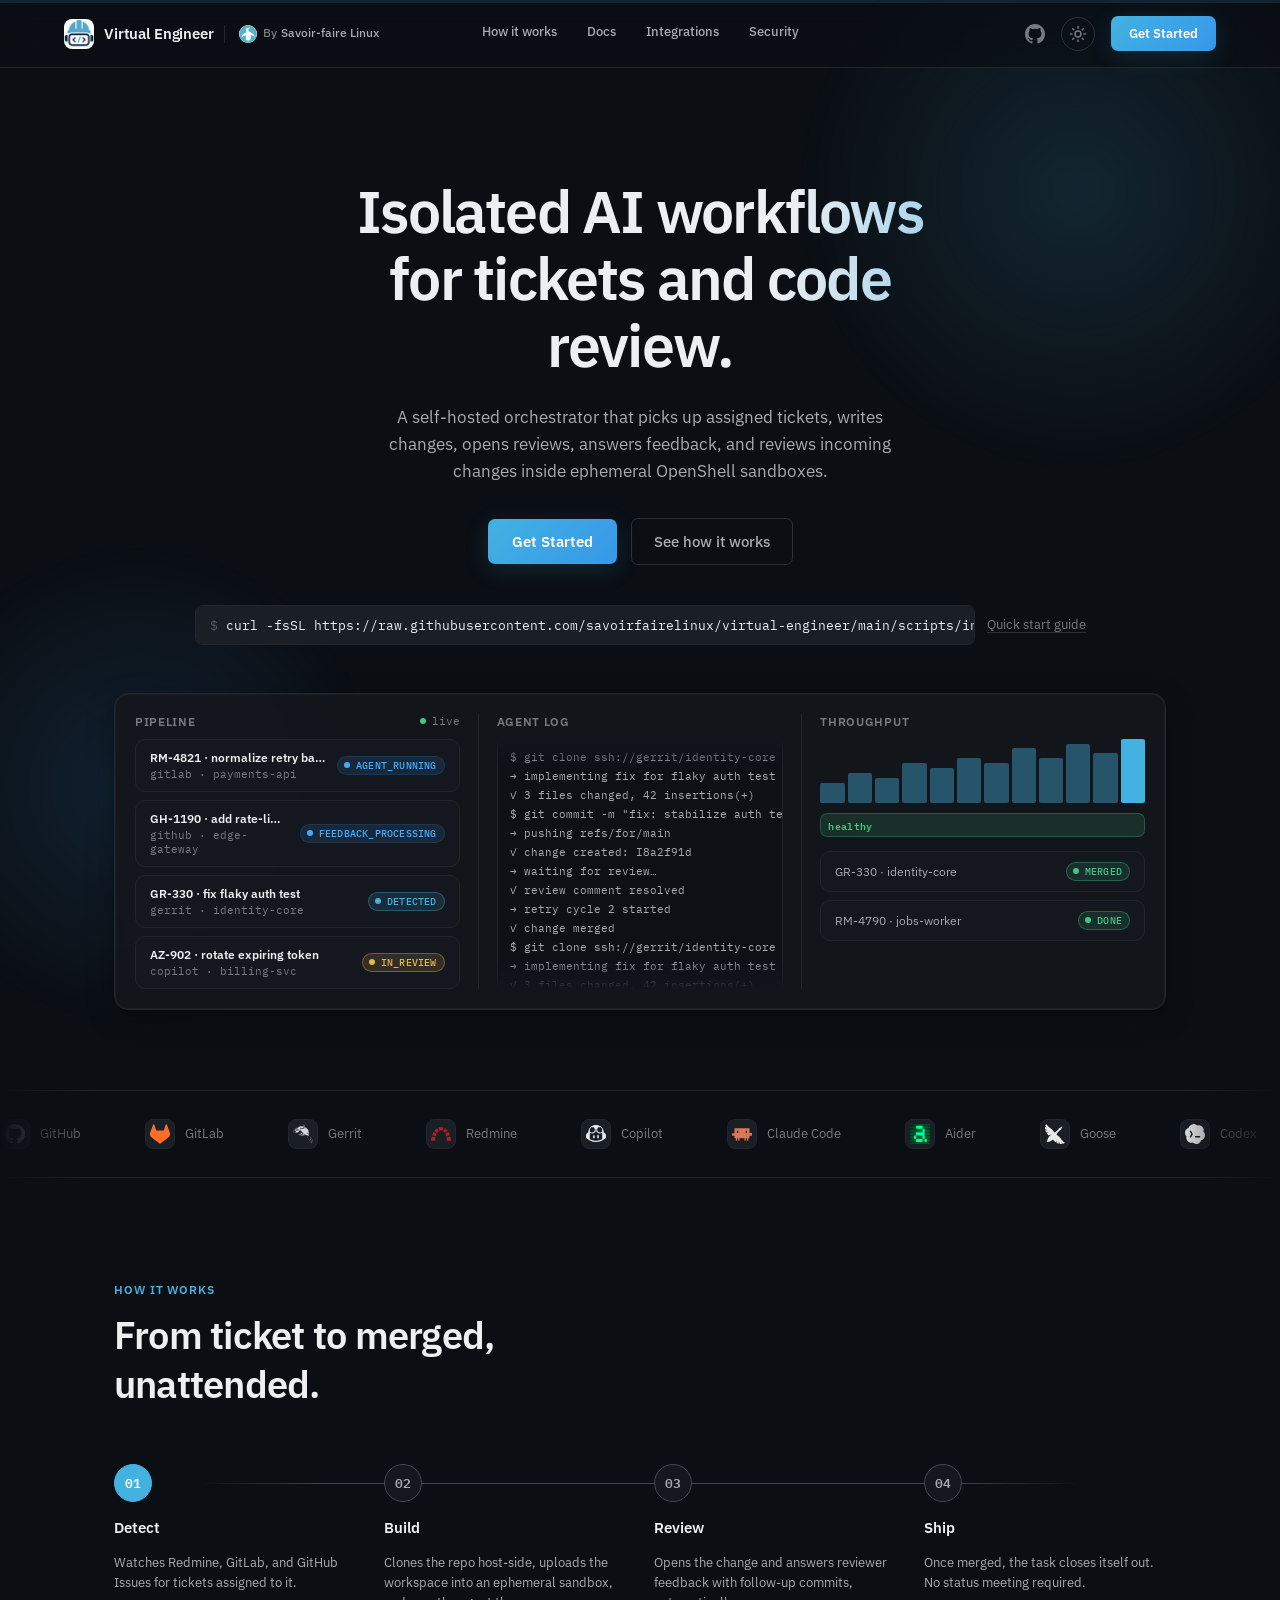
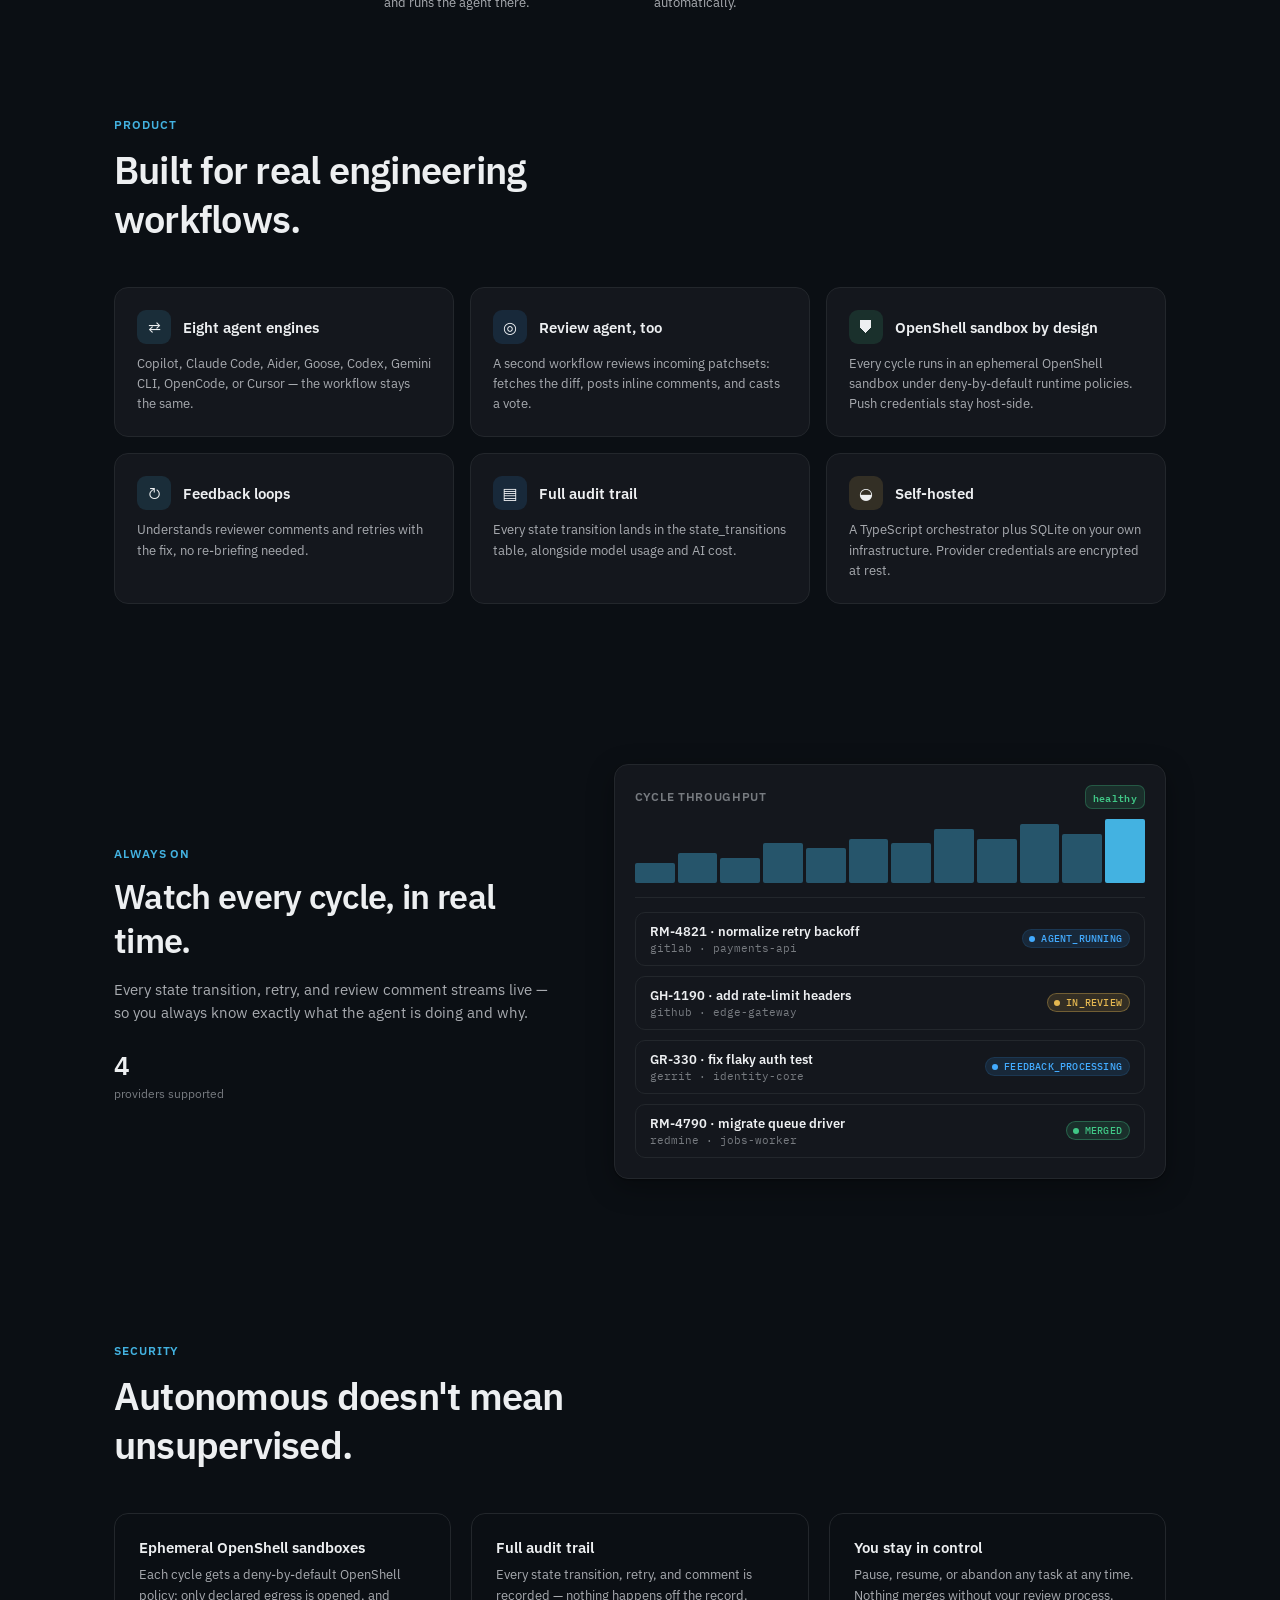
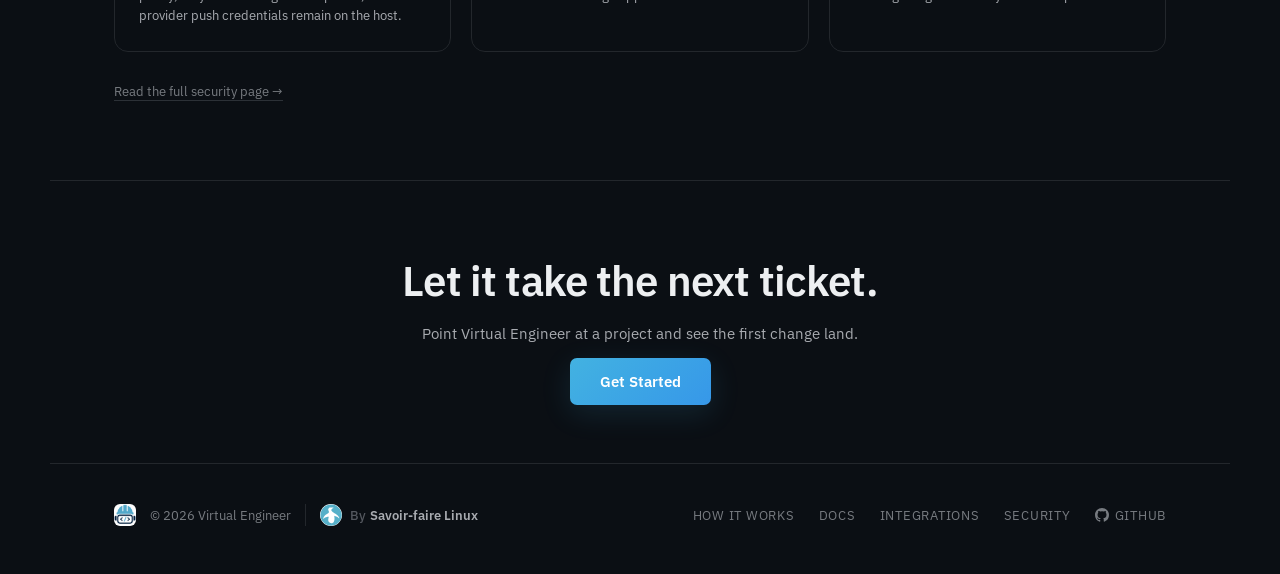
==== commit 8c33eed0: "Add Savoir-faire Linux branding and centered navigation" ====
--- a/index.html
+++ b/index.html
@@ -24,9 +24,18 @@
 <div class="ve-blob-anchor b2"><div class="ve-blob-inner"></div></div>
 
 <nav class="ve-nav">
-  <div style="display: flex; align-items: center; gap: 10px;">
-    <img class="ve-brand-logo" src="assets/brand-virtual-engineer-256.png" alt="" aria-hidden="true">
-    <span style="font-size: 14.5px; font-weight: 600; letter-spacing: -0.01em;">Virtual Engineer</span>
+  <div class="ve-brand-lockup">
+    <a href="index.html" class="ve-brand-link">
+      <img class="ve-brand-logo" src="assets/brand-virtual-engineer-256.png" alt="" aria-hidden="true">
+      <span class="ve-brand-name">Virtual Engineer</span>
+    </a>
+    <span class="ve-sfl-byline">
+      <img src="assets/brand-savoir-faire-linux.svg" alt="" aria-hidden="true">
+      <span class="ve-sfl-copy">
+        <span class="ve-sfl-prefix">By</span>
+        <a href="https://savoirfairelinux.com" target="_blank" rel="noopener noreferrer">Savoir-faire Linux</a>
+      </span>
+    </span>
   </div>
   <div class="ve-nav-links">
     <a href="#how" class="ve-nav-link" data-scroll-to="how" style="font-size: 13px; color: var(--text-dim); font-weight: 500;">How it works</a>
@@ -38,7 +47,10 @@
     <a href="https://github.com/savoirfairelinux/virtual-engineer" target="_blank" rel="noopener" title="View source on GitHub" class="ve-gh-link">
       <svg width="20" height="20" viewBox="0 0 16 16" fill="currentColor"><path d="M8 0C3.58 0 0 3.58 0 8a8 8 0 0 0 5.47 7.59c.4.07.55-.17.55-.38 0-.19-.01-.82-.01-1.49-2.01.37-2.53-.49-2.69-.94-.09-.23-.48-.94-.82-1.13-.28-.15-.68-.52-.01-.53.63-.01 1.08.58 1.23.82.72 1.21 1.87.87 2.33.66.07-.52.28-.87.51-1.07-1.78-.2-3.64-.89-3.64-3.95 0-.87.31-1.59.82-2.15-.08-.2-.36-1.02.08-2.12 0 0 .67-.21 2.2.82a7.5 7.5 0 0 1 4 0c1.53-1.04 2.2-.82 2.2-.82.44 1.1.16 1.92.08 2.12.51.56.82 1.27.82 2.15 0 3.07-1.87 3.75-3.65 3.95.29.25.54.73.54 1.48 0 1.07-.01 1.93-.01 2.2 0 .21.15.46.55.38A8 8 0 0 0 16 8c0-4.42-3.58-8-8-8Z"></path></svg>
     </a>
-    <button class="ve-theme-toggle" type="button" aria-label="Switch to light theme">Light</button>
+    <button class="ve-theme-toggle" type="button" aria-label="Switch to light theme" title="Switch to light theme">
+      <svg class="ve-theme-icon ve-theme-icon-sun" viewBox="0 0 24 24" fill="none" stroke="currentColor" stroke-width="1.8" stroke-linecap="round" stroke-linejoin="round" aria-hidden="true"><circle cx="12" cy="12" r="4"></circle><path d="M12 2v2"></path><path d="M12 20v2"></path><path d="m4.93 4.93 1.41 1.41"></path><path d="m17.66 17.66 1.41 1.41"></path><path d="M2 12h2"></path><path d="M20 12h2"></path><path d="m6.34 17.66-1.41 1.41"></path><path d="m19.07 4.93-1.41 1.41"></path></svg>
+      <img class="ve-theme-icon ve-theme-icon-moon" src="assets/theme-moon.svg" alt="" aria-hidden="true">
+    </button>
     <a href="#quickstart" class="ve-magnet-btn hero" data-scroll-to="quickstart" style="font-size: 13px; padding: 9px 18px;">Get Started</a>
   </div>
 </nav>
@@ -393,10 +405,19 @@
 </div>
 
 <!-- FOOTER -->
-<footer style="position: relative; z-index: 1; max-width: 1180px; margin: 0 auto; padding: 40px clamp(20px, 5vw, 64px) 48px; display: flex; align-items: center; justify-content: space-between; border-top: 1px solid var(--border-soft); flex-wrap: wrap; gap: 16px;">
-  <div style="display: flex; align-items: center; gap: 10px;">
+<footer class="ve-page-footer ve-site-footer">
+  <div class="ve-footer-meta">
+    <div class="ve-footer-brand">
     <img class="ve-brand-logo sm" src="assets/brand-virtual-engineer-256.png" alt="" aria-hidden="true">
     <span style="font-size: 12.5px; color: var(--text-faint);">© 2026 Virtual Engineer</span>
+    </div>
+    <span class="ve-sfl-byline is-footer">
+      <img src="assets/brand-savoir-faire-linux.svg" alt="" aria-hidden="true">
+      <span class="ve-sfl-copy">
+        <span class="ve-sfl-prefix">By</span>
+        <a href="https://savoirfairelinux.com" target="_blank" rel="noopener noreferrer">Savoir-faire Linux</a>
+      </span>
+    </span>
   </div>
   <div class="ve-footer-links">
     <a href="#how" data-scroll-to="how" style="font-size: 12.5px; color: var(--text-faint);">How it works</a>
--- a/assets/styles.css
+++ b/assets/styles.css
@@ -14,6 +14,7 @@
   --danger-soft:   oklch(0.68 0.18 22 / 0.15);
   --info:          oklch(0.72 0.12 230);
   --info-soft:     oklch(0.72 0.12 230 / 0.14);
+  --sfl-cyan:      #56b0c9;
   --accent-line:   oklch(0.66 0.15 var(--accent-h) / 0.40);
   --muted-state:      oklch(0.65 0.01 256);
   --muted-state-soft: oklch(0.65 0.01 256 / 0.14);
@@ -94,11 +95,42 @@
 }
 .ve-nav-link:hover { border-bottom-color: var(--info); color: var(--text); }
 
-.ve-brand-lockup { display: flex; align-items: center; gap: 10px; }
+.ve-brand-lockup { display: inline-flex; align-items: center; flex-wrap: nowrap; gap: 10px; min-width: 0; }
+.ve-brand-link { display: inline-flex; flex: 0 0 auto; flex-direction: row; align-items: center; gap: 10px; min-width: 0; white-space: nowrap; color: var(--text); }
+.ve-brand-link:hover { color: var(--text); }
+.ve-brand-name { color: var(--text); font-size: 14.5px; font-weight: 600; letter-spacing: -0.01em; }
 .ve-brand-logo { width: 30px; height: 30px; display: block; flex: none; object-fit: cover; border-radius: 8px; background: #fff; }
 .ve-brand-logo.sm { width: 22px; height: 22px; border-radius: 6px; }
+.ve-sfl-byline {
+  display: inline-flex; align-items: center; gap: 8px; min-width: 0;
+  padding-left: 14px; border-left: 1px solid var(--border-soft);
+  color: var(--text-dim); font-size: 12.5px; font-weight: 500;
+  letter-spacing: 0; line-height: 1.4; white-space: nowrap;
+  transition: color 0.18s var(--ease), border-color 0.18s var(--ease);
+}
+.ve-sfl-byline img { width: 24px; height: 24px; display: block; flex: none; border-radius: 50%; background: #fff; }
+.ve-brand-lockup > .ve-sfl-byline { gap: 6px; font-size: 12px; }
+.ve-brand-lockup > .ve-sfl-byline img { width: 18px; height: 18px; }
+.ve-brand-lockup > .ve-sfl-byline a { color: var(--text-dim); font-weight: 500; }
+.ve-sfl-byline.is-footer img { width: 22px; height: 22px; }
+.ve-sfl-copy { display: inline-flex; align-items: baseline; gap: 4px; color: inherit; }
+.ve-sfl-prefix { color: var(--text-faint); font-size: 11.5px; font-weight: 500; }
+.ve-sfl-byline a { color: var(--text); font-weight: 600; transition: color 0.18s var(--ease); }
+.ve-sfl-byline:hover { color: var(--text); border-left-color: var(--sfl-cyan); }
+.ve-sfl-byline a:hover { color: var(--sfl-cyan); }
 .ve-nav-icon { width: 20px; height: 20px; display: block; filter: brightness(0) invert(1); opacity: 0.72; transition: opacity 0.18s var(--ease); }
 .ve-gh-link:hover .ve-nav-icon { opacity: 1; }
+
+@media (max-width: 679px) {
+  .ve-brand-lockup { align-items: center; flex-wrap: nowrap; gap: 8px; }
+  .ve-brand-link { gap: 8px; }
+  .ve-brand-logo { width: 28px; height: 28px; border-radius: 7px; }
+  .ve-brand-name { font-size: 13.5px; }
+  .ve-brand-lockup .ve-sfl-byline { flex: 0 1 auto; margin-left: 0; padding-left: 8px; gap: 6px; font-size: 11.5px; }
+  .ve-brand-lockup .ve-sfl-byline img { width: 18px; height: 18px; }
+  .ve-brand-lockup .ve-sfl-copy { gap: 4px; }
+  .ve-brand-lockup .ve-sfl-prefix { font-size: 10.5px; }
+}
 
 .ve-code {
   display: block;
@@ -128,12 +160,17 @@
   color: var(--text-faint);
   background: transparent;
   border: 1px solid var(--border);
-  border-radius: var(--radius-sm);
-  padding: 7px 10px;
+  border-radius: 50%;
+  width: 34px; height: 34px; display: inline-flex; align-items: center; justify-content: center;
+  padding: 0;
   cursor: pointer;
   transition: color 0.18s var(--ease), border-color 0.18s var(--ease), background 0.18s var(--ease);
 }
 .ve-theme-toggle:hover { color: var(--text); border-color: var(--border-strong); background: var(--panel-2); }
+.ve-theme-icon { width: 18px; height: 18px; display: block; stroke-width: 2; }
+.ve-theme-icon-moon { display: none; }
+.ve-theme-toggle[data-theme-state="light"] .ve-theme-icon-sun { display: none; }
+.ve-theme-toggle[data-theme-state="light"] .ve-theme-icon-moon { display: block; }
 
 .ve-btn-primary {
   font-family: var(--font-sans);
--- a/assets/site.css
+++ b/assets/site.css
@@ -55,7 +55,7 @@
 /* ---- nav ---- */
 .ve-nav {
   position: sticky; top: 0; z-index: 50;
-  display: flex; align-items: center; justify-content: space-between;
+  display: grid; grid-template-columns: minmax(0, 1fr) auto minmax(0, 1fr); align-items: center;
   flex-wrap: wrap; row-gap: 10px; column-gap: 16px;
   padding: 16px clamp(20px, 5vw, 64px);
   backdrop-filter: blur(14px) saturate(1.1);
@@ -63,12 +63,16 @@
   background: color-mix(in oklab, var(--bg) 72%, transparent);
   transition: background 0.15s linear, box-shadow 0.2s var(--ease), padding 0.15s linear;
 }
+.ve-nav > .ve-brand-lockup { grid-column: 1; justify-self: start; }
+.ve-nav > .ve-nav-links { grid-column: 2; }
+.ve-nav > :last-child { grid-column: 3; justify-self: end; }
 .ve-nav.is-solid {
   background: color-mix(in oklab, var(--bg) 92%, transparent);
   box-shadow: var(--shadow-sm);
   padding: 11px clamp(20px, 5vw, 64px);
 }
-.ve-nav-links {
+.ve-nav-links,
+.ve-nav-menu {
   display: flex; align-items: center; gap: 18px 30px;
   flex-wrap: wrap; justify-content: center;
 }
@@ -241,9 +245,9 @@
   position: sticky;
   top: 0;
   z-index: 50;
-  display: flex;
+  display: grid;
+  grid-template-columns: minmax(0, 1fr) auto minmax(0, 1fr);
   align-items: center;
-  justify-content: space-between;
   flex-wrap: wrap;
   row-gap: 10px;
   column-gap: 16px;
@@ -252,6 +256,9 @@
   background: color-mix(in oklab, var(--bg) 82%, transparent);
   border-bottom: 1px solid var(--border-soft);
 }
+.ve-secondary-nav > .ve-brand-lockup { grid-column: 1; justify-self: start; }
+.ve-secondary-nav > .ve-nav-menu { grid-column: 2; }
+.ve-secondary-nav > :last-child { grid-column: 3; justify-self: end; }
 
 .ve-page-hero {
   max-width: 1080px;
@@ -278,12 +285,21 @@
 .ve-boundary-label { width: 180px; flex: none; color: var(--info); font-family: var(--font-mono); font-size: 12px; }
 .ve-boundary-value { flex: 1; min-width: 0; color: var(--text-dim); font-size: 13px; line-height: 1.6; }
 .ve-page-footer { max-width: 1180px; margin: 0 auto; padding: 40px clamp(20px, 5vw, 64px) 48px; display: flex; align-items: center; justify-content: space-between; flex-wrap: wrap; gap: 16px; border-top: 1px solid var(--border-soft); }
+.ve-site-footer { position: relative; z-index: 1; }
 .ve-page-footer.is-compact { padding-top: 24px; }
 .ve-page-footer span, .ve-page-footer a { color: var(--text-faint); font-size: 12.5px; }
+.ve-footer-meta, .ve-footer-brand { display: flex; align-items: center; flex-wrap: wrap; gap: 14px; }
+.ve-page-footer .ve-sfl-byline { font-size: 12.5px; }
+.ve-page-footer .ve-sfl-copy { color: var(--text-dim); font-size: inherit; }
+.ve-page-footer .ve-sfl-prefix { color: var(--text-ghost); }
+.ve-page-footer .ve-sfl-byline a { color: var(--text-dim); font-weight: 600; }
+.ve-page-footer .ve-sfl-byline:hover { color: var(--text); }
+.ve-page-footer .ve-sfl-byline a:hover { color: var(--sfl-cyan); }
 @media (max-width: 679px) {
   .ve-boundary-row { display: block; padding: 14px 16px; }
   .ve-boundary-label { display: block; width: auto; margin-bottom: 6px; }
   .ve-boundary-value { display: block; }
+  .ve-footer-meta, .ve-footer-brand { align-items: flex-start; gap: 10px; }
 }
 
 /* ---- how it works ---- */
@@ -350,3 +366,7 @@
 
 /* ---- footer ---- */
 .ve-footer-links { display: flex; align-items: center; gap: 24px; flex-wrap: wrap; }
+.ve-footer-links a { text-transform: uppercase; letter-spacing: 0.06em; }
+@media (max-width: 679px) {
+  .ve-footer-links { gap: 14px 18px; }
+}
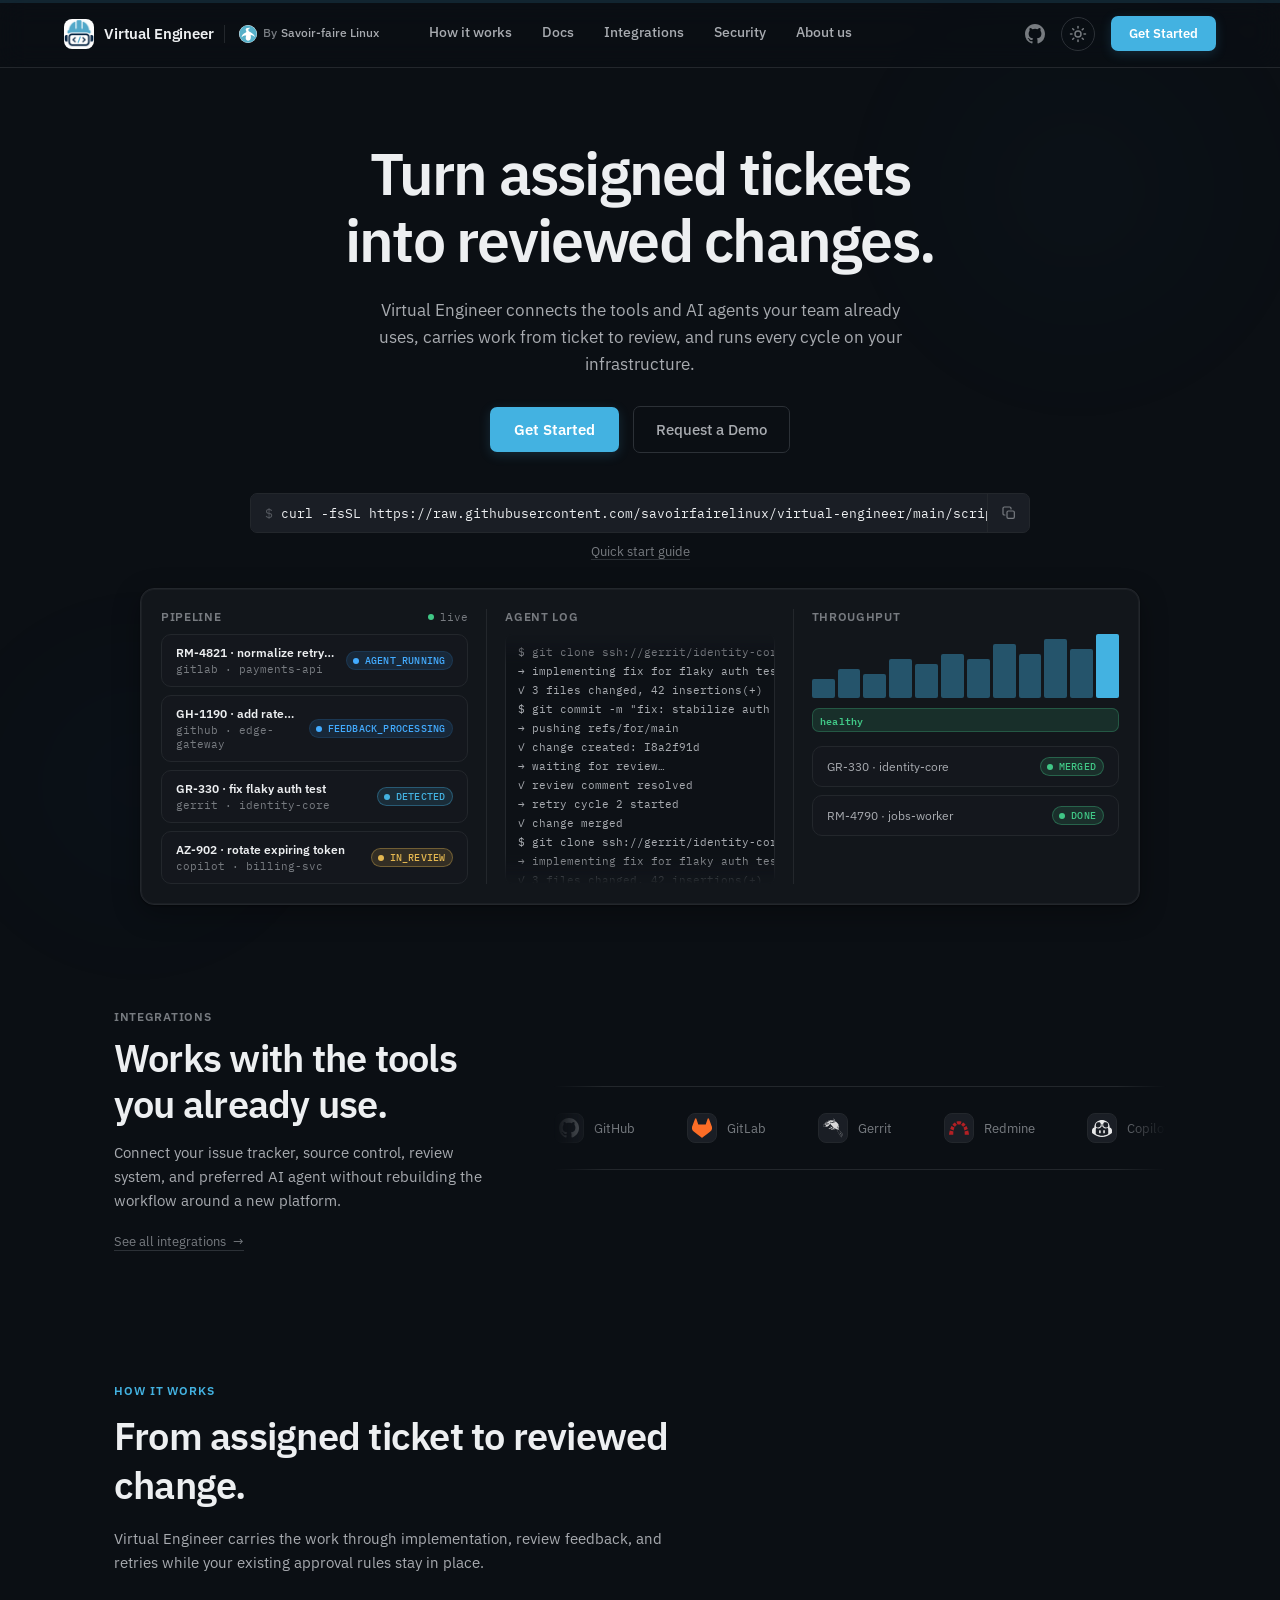
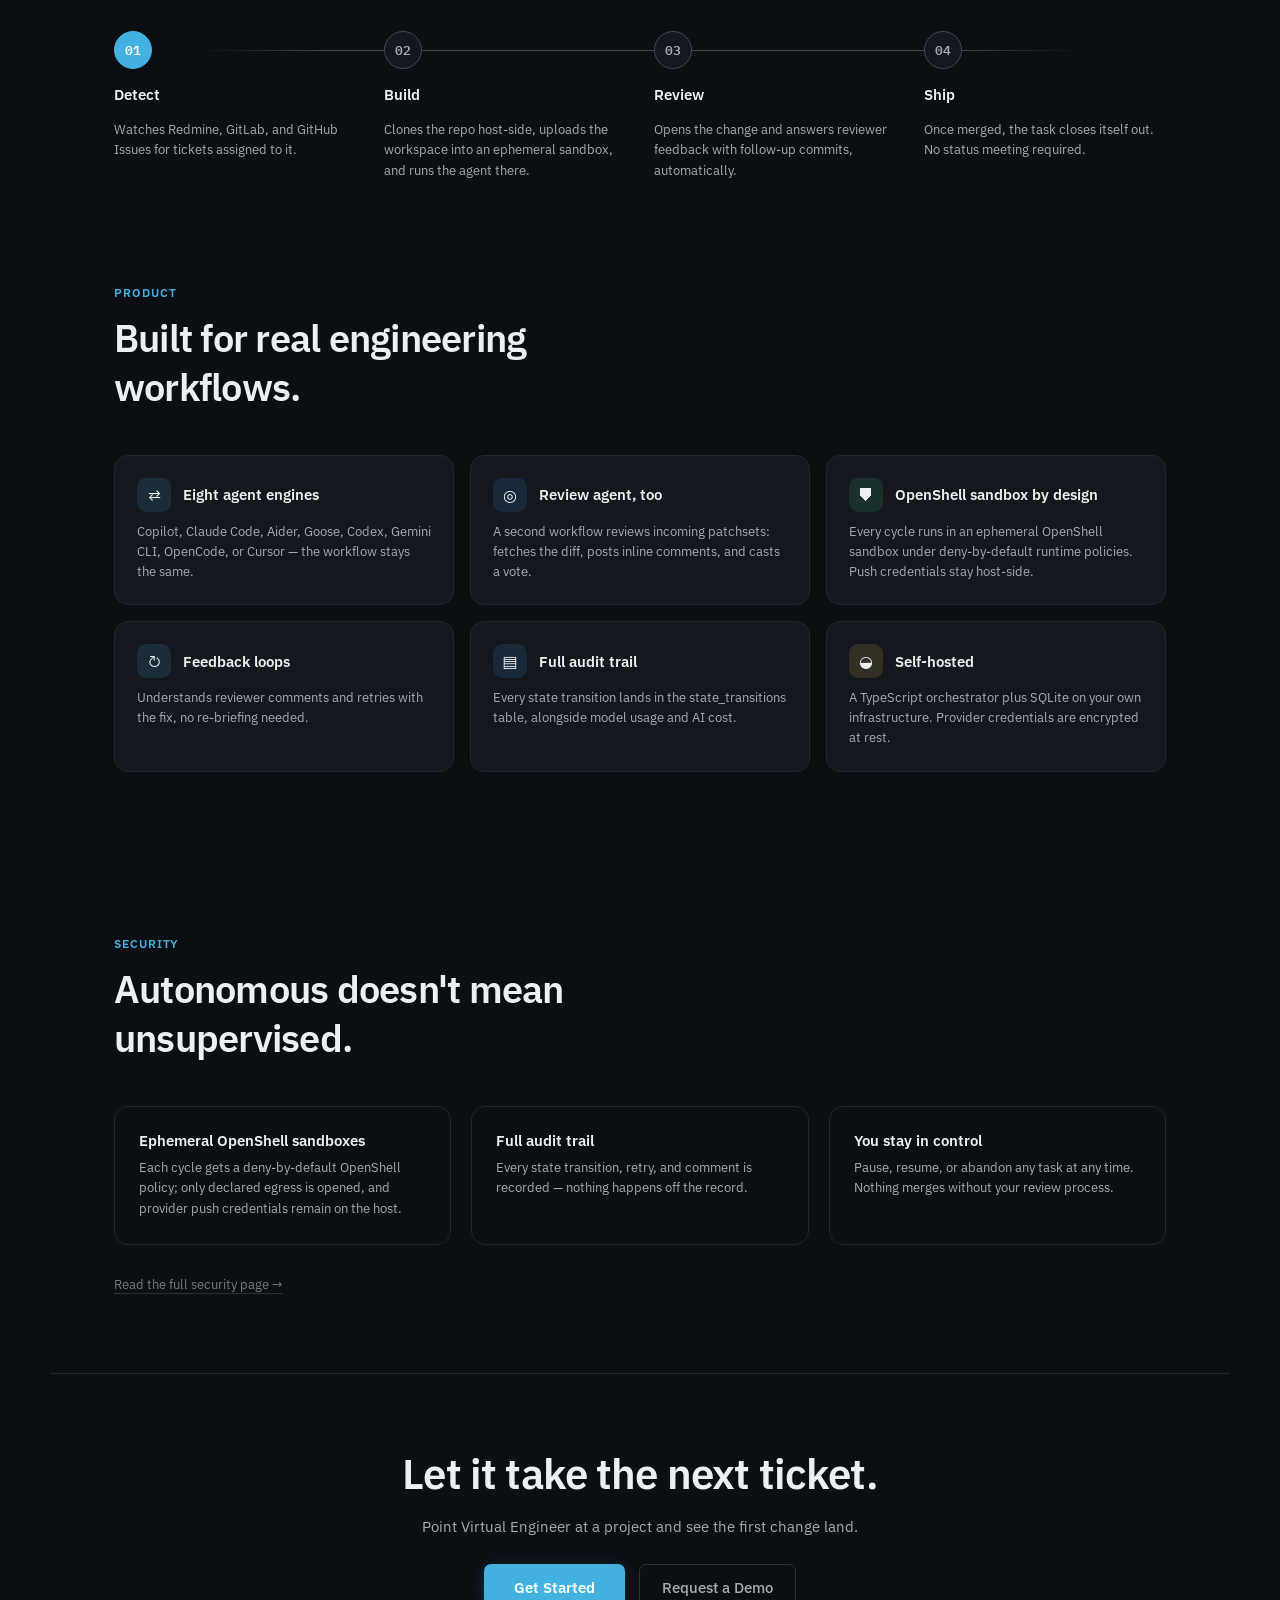
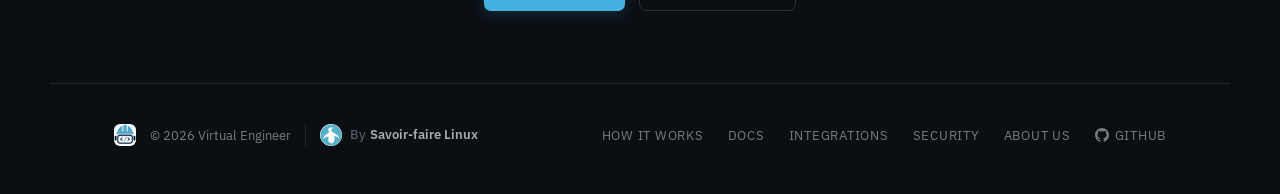
==== commit 71563a61: "Update site branding and homepage UX" ====
--- a/index.html
+++ b/index.html
@@ -6,15 +6,15 @@
 <link rel="icon" href="favicon.ico" sizes="any">
 <link rel="icon" type="image/png" sizes="256x256" href="assets/brand-virtual-engineer-256.png">
 <link rel="canonical" href="https://virtual-engineer.dev/">
-<meta name="description" content="Virtual Engineer runs isolated, traceable AI workflows for tickets and code review on your own infrastructure.">
+<meta name="description" content="Turn assigned tickets into reviewed changes with the tools and AI agents your team already uses, on your own infrastructure.">
 <meta property="og:type" content="website">
-<meta property="og:title" content="Virtual Engineer — Isolated, traceable AI engineering workflows">
-<meta property="og:description" content="A self-hosted orchestrator for ticket-driven changes and automated code review inside ephemeral sandboxes.">
+<meta property="og:title" content="Virtual Engineer — Turn assigned tickets into reviewed changes">
+<meta property="og:description" content="Connect the tools and AI agents your team already uses, carry work from ticket to review, and keep every cycle under your control.">
 <meta property="og:url" content="https://virtual-engineer.dev/">
 <meta property="og:image" content="https://virtual-engineer.dev/assets/brand-virtual-engineer.png">
 <meta property="og:image:alt" content="Virtual Engineer logo">
 <meta name="twitter:card" content="summary">
-<title>Virtual Engineer — Isolated, traceable AI engineering workflows</title>
+<title>Virtual Engineer — Turn assigned tickets into reviewed changes</title>
 <link rel="stylesheet" href="assets/styles.css">
 <link rel="stylesheet" href="assets/site.css">
 </head>
@@ -38,10 +38,11 @@
     </span>
   </div>
   <div class="ve-nav-links">
-    <a href="#how" class="ve-nav-link" data-scroll-to="how" style="font-size: 13px; color: var(--text-dim); font-weight: 500;">How it works</a>
-    <a href="documentation.html" class="ve-nav-link" style="font-size: 13px; color: var(--text-dim); font-weight: 500;">Docs</a>
-    <a href="integrations.html" class="ve-nav-link" style="font-size: 13px; color: var(--text-dim); font-weight: 500;">Integrations</a>
-    <a href="security.html" class="ve-nav-link" style="font-size: 13px; color: var(--text-dim); font-weight: 500;">Security</a>
+    <a href="#how" class="ve-nav-link" data-scroll-to="how" style="font-size: 14px; color: var(--text-dim); font-weight: 500;">How it works</a>
+    <a href="documentation.html" class="ve-nav-link" style="font-size: 14px; color: var(--text-dim); font-weight: 500;">Docs</a>
+    <a href="integrations.html" class="ve-nav-link" style="font-size: 14px; color: var(--text-dim); font-weight: 500;">Integrations</a>
+    <a href="security.html" class="ve-nav-link" style="font-size: 14px; color: var(--text-dim); font-weight: 500;">Security</a>
+    <a href="about.html" class="ve-nav-link" style="font-size: 14px; color: var(--text-dim); font-weight: 500;">About us</a>
   </div>
   <div style="display: flex; align-items: center; gap: 16px;">
     <a href="https://github.com/savoirfairelinux/virtual-engineer" target="_blank" rel="noopener" title="View source on GitHub" class="ve-gh-link">
@@ -57,23 +58,28 @@
 <div class="ve-progress-track" aria-hidden="true"><div class="ve-progress-bar"></div></div>
 
 <!-- HERO -->
-<div style="position: relative; z-index: 1; max-width: 780px; margin: 0 auto; padding: clamp(64px, 10vw, 110px) clamp(20px, 5vw, 64px) 0; text-align: center;">
-  <div style="display: flex; flex-direction: column; align-items: center;">
-    <h1 class="ve-headline" style="font-size: clamp(38px, 4.6vw, 60px); line-height: 1.14; letter-spacing: -0.03em; font-weight: 600; margin: 0 0 20px; padding-bottom: 0.08em;">Isolated AI workflows<br>for tickets and code review.</h1>
-    <p style="font-size: 17px; line-height: 1.6; color: var(--text-dim); max-width: 520px; margin: 0 0 32px;">A self-hosted orchestrator that picks up assigned tickets, writes changes, opens reviews, answers feedback, and reviews incoming changes inside ephemeral OpenShell sandboxes.</p>
+<section class="ve-hero" aria-labelledby="hero-title">
+  <div class="ve-hero-copy">
+    <h1 id="hero-title" class="ve-headline" style="font-size: clamp(38px, 4.6vw, 60px); line-height: 1.14; letter-spacing: -0.03em; font-weight: 600; margin: 0 0 18px; padding-bottom: 0.08em;">Turn assigned tickets<br>into reviewed changes.</h1>
+    <p style="font-size: 17px; line-height: 1.6; color: var(--text-dim); max-width: 560px; margin: 0 0 28px;">Virtual Engineer connects the tools and AI agents your team already uses, carries work from ticket to review, and runs every cycle on your infrastructure.</p>
     <div style="display: flex; align-items: center; justify-content: center; gap: 14px; flex-wrap: wrap;">
       <a href="#quickstart" class="ve-magnet-btn hero" data-scroll-to="quickstart">Get Started</a>
-      <a href="#how" class="ve-btn-ghost" data-scroll-to="how">See how it works</a>
-    </div>
-    <div id="quickstart" style="display: flex; align-items: center; justify-content: center; gap: 12px; margin-top: 40px; flex-wrap: wrap;">
-      <code class="ve-code ve-install-command" style="padding: 9px 14px; white-space: nowrap;"><span style="color: var(--text-ghost);">$</span> curl -fsSL https://raw.githubusercontent.com/savoirfairelinux/virtual-engineer/main/scripts/install.sh | bash</code>
+      <a href="https://savoirfairelinux.com/en/contact/#section-contact" class="ve-btn-ghost" target="_blank" rel="noopener noreferrer">Request a Demo</a>
+    </div>
+    <div id="quickstart" style="display: flex; flex-direction: column; align-items: center; gap: 10px; margin-top: 40px;">
+      <div class="ve-install-command-bar">
+        <code id="install-command" class="ve-code ve-install-command" data-copy-value="curl -fsSL https://raw.githubusercontent.com/savoirfairelinux/virtual-engineer/main/scripts/install.sh | bash" style="padding: 9px 14px; white-space: nowrap;"><span style="color: var(--text-ghost);">$</span> curl -fsSL https://raw.githubusercontent.com/savoirfairelinux/virtual-engineer/main/scripts/install.sh | bash</code>
+        <button type="button" class="ve-copy-btn" data-copy-target="install-command" aria-label="Copy install command" title="Copy install command">
+          <svg viewBox="0 0 24 24" fill="none" stroke="currentColor" stroke-width="1.8" stroke-linecap="round" stroke-linejoin="round" aria-hidden="true"><rect x="9" y="9" width="11" height="11" rx="2"></rect><path d="M6 15H5a2 2 0 0 1-2-2V5a2 2 0 0 1 2-2h8a2 2 0 0 1 2 2v1"></path></svg>
+        </button>
+      </div>
       <a href="documentation.html#/start" style="font-size: 12.5px; color: var(--text-faint); border-bottom: 1px solid var(--border);">Quick start guide</a>
     </div>
   </div>
-</div>
-
-<!-- MISSION CONTROL -->
-<div style="position: relative; z-index: 1; max-width: 1180px; margin: 48px auto 0; padding: 0 clamp(20px, 5vw, 64px) 60px;">
+</section>
+
+<!-- LIVE DEMO PREVIEW -->
+<section class="ve-hero-preview" aria-label="Workflow preview">
   <div class="ve-mission-grid">
     <div style="position: relative; z-index: 1; display: flex; flex-direction: column; gap: 10px; min-width: 0;">
       <div style="display: flex; align-items: center; justify-content: space-between;">
@@ -184,10 +190,17 @@
       </div>
     </div>
   </div>
-</div>
-
-<!-- STACK STRIP -->
-<div id="stack" class="ve-stack-strip" aria-hidden="true">
+</section>
+
+<!-- INTEGRATIONS -->
+<section id="integrations" class="ve-integrations ve-reveal" aria-labelledby="integrations-title">
+  <div class="ve-integrations-copy">
+    <span class="ve-eyebrow-row">Integrations</span>
+    <h2 id="integrations-title">Works with the tools you already use.</h2>
+    <p>Connect your issue tracker, source control, review system, and preferred AI agent without rebuilding the workflow around a new platform.</p>
+    <a href="integrations.html" class="ve-inline-link">See all integrations <span aria-hidden="true">→</span></a>
+  </div>
+  <div class="ve-stack-strip" aria-hidden="true">
   <div class="ve-marquee-track" data-marquee-group-size="12">
     <span class="ve-marquee-item"><span class="ve-provider-glyph"><svg viewBox="0 0 16 16" fill="currentColor" xmlns="http://www.w3.org/2000/svg"><path fill-rule="evenodd" clip-rule="evenodd" d="M8 0C3.58 0 0 3.58 0 8C0 11.54 2.29 14.53 5.47 15.59C5.87 15.66 6.02 15.42 6.02 15.21C6.02 15.02 6.01 14.39 6.01 13.72C4 14.09 3.48 13.23 3.32 12.78C3.23 12.55 2.84 11.84 2.5 11.65C2.22 11.5 1.82 11.13 2.49 11.12C3.12 11.11 3.57 11.7 3.72 11.94C4.44 13.15 5.59 12.81 6.05 12.6C6.12 12.08 6.33 11.73 6.56 11.53C4.78 11.33 2.92 10.64 2.92 7.58C2.92 6.71 3.23 5.99 3.74 5.43C3.66 5.23 3.38 4.41 3.82 3.31C3.82 3.31 4.49 3.1 6.02 4.13C6.66 3.95 7.34 3.86 8.02 3.86C8.7 3.86 9.38 3.95 10.02 4.13C11.55 3.09 12.22 3.31 12.22 3.31C12.66 4.41 12.38 5.23 12.3 5.43C12.81 5.99 13.12 6.7 13.12 7.58C13.12 10.65 11.25 11.33 9.47 11.53C9.76 11.78 10.01 12.26 10.01 13.01C10.01 14.08 10 14.94 10 15.21C10 15.42 10.15 15.67 10.55 15.59C13.71 14.53 16 11.53 16 8C16 3.58 12.42 0 8 0Z"/></svg></span>GitHub</span>
     <span class="ve-marquee-item"><span class="ve-provider-glyph"><svg xmlns="http://www.w3.org/2000/svg" viewBox="0 0 24 24"><path fill="#FC6D26" d="m23.6004 9.5927-.0337-.0862L20.3.9814a.851.851 0 0 0-.3362-.405.8748.8748 0 0 0-.9997.0539.8748.8748 0 0 0-.29.4399l-2.2055 6.748H7.5375l-2.2057-6.748a.8573.8573 0 0 0-.29-.4412.8748.8748 0 0 0-.9997-.0537.8585.8585 0 0 0-.3362.4049L.4332 9.5015l-.0325.0862a6.0657 6.0657 0 0 0 2.0119 7.0105l.0113.0087.03.0213 4.976 3.7264 2.462 1.8633 1.4995 1.1321a1.0085 1.0085 0 0 0 1.2197 0l1.4995-1.1321 2.4619-1.8633 5.006-3.7489.0125-.01a6.0682 6.0682 0 0 0 2.0094-7.003z"/></svg></span>GitLab</span>
@@ -207,14 +220,16 @@
     <span class="ve-marquee-item"><span class="ve-provider-glyph"><svg fill="#B32024" viewBox="0 0 24 24" xmlns="http://www.w3.org/2000/svg"><path d="m1.092 15.088c.789.243 4.098 1.005 4.098 1.005.198.061.139.21.139.21-.228 1.798-.178 3.17-.178 3.644 0 .21-.153.18-.153.18h-4.83c-.209 0-.164-.19-.164-.19.04-.599.212-2.303.878-4.746 0 0 .033-.157.21-.103zm21.816 0c-.789.243-4.098 1.005-4.098 1.005-.198.061-.139.21-.139.21.228 1.798.178 3.17.178 3.644 0 .21.153.18.153.18h4.83c.21 0 .164-.19.164-.19-.04-.599-.212-2.303-.878-4.746 0 0-.034-.157-.21-.103zm-1.929-5.354-3.448 1.667c-.164.063-.082.212-.082.212.476 1.134.766 2.091.99 3.251.038.194.169.132.169.132l3.879-1.684s.116-.044.068-.193c-.172-.531-1.05-2.649-1.402-3.341 0 0-.062-.105-.174-.044zm-17.958 0 3.448 1.667c.164.063.082.212.082.212-.476 1.134-.766 2.091-.991 3.251-.037.194-.169.132-.169.132l-3.878-1.684s-.116-.044-.068-.193c.172-.531 1.05-2.649 1.402-3.341 0 0 .062-.105.174-.044zm4.085-4.368 2.302 2.681c.099.128-.032.222-.032.222-.923.498-1.59 1.25-2.161 2.111-.114.17-.236.046-.236.046l-2.917-2.184s-.126-.074-.016-.22c.854-1.134 1.63-1.934 2.871-2.689 0 0 .094-.089.189.033zm9.788 0-2.302 2.681c-.099.128.032.222.032.222.923.498 1.59 1.25 2.161 2.111.114.17.236.046.236.046l2.917-2.184s.126-.074.016-.22c-.854-1.134-1.63-1.934-2.871-2.689 0 0-.094-.089-.189.033zm-4.894 2.295c.388 0 1.105.037 1.444.093.177.03.221-.088.221-.088l1.449-3.028s.097-.114-.106-.188c-1.082-.396-1.657-.578-3.008-.578-1.35 0-1.926.182-3.008.578-.203.074-.106.188-.106.188l1.449 3.028s.044.118.221.088c.339-.056 1.056-.093 1.444-.093z"/></svg></span>Redmine</span>
     <span class="ve-marquee-item"><span class="ve-provider-glyph"><img class="is-white" src="assets/brand-copilot.svg" alt="" aria-hidden="true"></span>Copilot</span>
   </div>
-</div>
+  </div>
+</section>
 
 <!-- HOW IT WORKS -->
 <div id="how" class="ve-reveal" style="position: relative; z-index: 1;">
   <div style="max-width: 1180px; margin: 0 auto; padding: 100px clamp(20px, 5vw, 64px) 40px;">
     <div style="max-width: 560px; margin-bottom: 56px;">
       <span style="font-size: 11.5px; font-weight: 600; letter-spacing: 0.08em; text-transform: uppercase; color: var(--info);">How it works</span>
-      <h2 style="font-size: clamp(28px, 3vw, 38px); letter-spacing: -0.02em; font-weight: 600; margin: 12px 0 0;">From ticket to merged, unattended.</h2>
+      <h2 style="font-size: clamp(28px, 3vw, 38px); letter-spacing: -0.02em; font-weight: 600; margin: 12px 0 0;">From assigned ticket to reviewed change.</h2>
+      <p class="ve-section-lede">Virtual Engineer carries the work through implementation, review feedback, and retries while your existing approval rules stay in place.</p>
     </div>
     <div class="ve-how-grid">
       <div class="ve-how-line"></div>
@@ -296,80 +311,6 @@
   </div>
 </div>
 
-<!-- LIVE FEED SHOWCASE -->
-<div id="feed" class="ve-reveal">
-  <div class="ve-feed-grid">
-    <div>
-      <span style="font-size: 11.5px; font-weight: 600; letter-spacing: 0.08em; text-transform: uppercase; color: var(--info);">Always on</span>
-      <h2 style="font-size: clamp(26px, 2.8vw, 34px); letter-spacing: -0.02em; font-weight: 600; margin: 12px 0 16px;">Watch every cycle, in real time.</h2>
-      <p style="font-size: 14.5px; line-height: 1.6; color: var(--text-dim); margin: 0 0 20px;">Every state transition, retry, and review comment streams live — so you always know exactly what the agent is doing and why.</p>
-      <div style="display: flex; align-items: center; gap: 20px;">
-        <div>
-          <div class="metric-val" style="font-size: 26px; font-weight: 600; color: var(--text); font-family: var(--font-mono);"><span data-provider-count>0</span></div>
-          <div style="font-size: 11.5px; color: var(--text-faint); margin-top: 2px;">providers supported</div>
-        </div>
-      </div>
-    </div>
-    <div class="ve-feed-panel">
-      <div style="display: flex; align-items: center; justify-content: space-between;">
-        <span class="ve-eyebrow-row">Cycle throughput</span>
-        <span class="ve-tag">healthy</span>
-      </div>
-      <div class="ve-bars">
-        <span style="height: 19.7px;"></span>
-        <span style="height: 29.5px;"></span>
-        <span style="height: 24.6px;"></span>
-        <span style="height: 39.4px;"></span>
-        <span style="height: 34.5px;"></span>
-        <span style="height: 44.3px;"></span>
-        <span style="height: 39.4px;"></span>
-        <span style="height: 54.2px;"></span>
-        <span style="height: 44.3px;"></span>
-        <span style="height: 59.1px;"></span>
-        <span style="height: 49.2px;"></span>
-        <span style="height: 64px;"></span>
-      </div>
-      <div style="height: 1px; background: var(--border-soft); margin: 4px 0;"></div>
-      <div class="ve-row-card">
-        <div style="display: flex; align-items: center; justify-content: space-between; gap: 12px; width: 100%;">
-          <div style="min-width: 0;">
-            <div style="font-size: 12.5px; font-weight: 600; color: var(--text); white-space: nowrap; overflow: hidden; text-overflow: ellipsis;">RM-4821 · normalize retry backoff</div>
-            <div style="font-size: 11px; color: var(--text-faint); font-family: var(--font-mono); margin-top: 2px;">gitlab · payments-api</div>
-          </div>
-          <span class="ve-pill sm tone-active"><span class="dot live"></span>AGENT_RUNNING</span>
-        </div>
-      </div>
-      <div class="ve-row-card">
-        <div style="display: flex; align-items: center; justify-content: space-between; gap: 12px; width: 100%;">
-          <div style="min-width: 0;">
-            <div style="font-size: 12.5px; font-weight: 600; color: var(--text); white-space: nowrap; overflow: hidden; text-overflow: ellipsis;">GH-1190 · add rate-limit headers</div>
-            <div style="font-size: 11px; color: var(--text-faint); font-family: var(--font-mono); margin-top: 2px;">github · edge-gateway</div>
-          </div>
-          <span class="ve-pill sm tone-warn"><span class="dot"></span>IN_REVIEW</span>
-        </div>
-      </div>
-      <div class="ve-row-card">
-        <div style="display: flex; align-items: center; justify-content: space-between; gap: 12px; width: 100%;">
-          <div style="min-width: 0;">
-            <div style="font-size: 12.5px; font-weight: 600; color: var(--text); white-space: nowrap; overflow: hidden; text-overflow: ellipsis;">GR-330 · fix flaky auth test</div>
-            <div style="font-size: 11px; color: var(--text-faint); font-family: var(--font-mono); margin-top: 2px;">gerrit · identity-core</div>
-          </div>
-          <span class="ve-pill sm tone-active"><span class="dot live"></span>FEEDBACK_PROCESSING</span>
-        </div>
-      </div>
-      <div class="ve-row-card">
-        <div style="display: flex; align-items: center; justify-content: space-between; gap: 12px; width: 100%;">
-          <div style="min-width: 0;">
-            <div style="font-size: 12.5px; font-weight: 600; color: var(--text); white-space: nowrap; overflow: hidden; text-overflow: ellipsis;">RM-4790 · migrate queue driver</div>
-            <div style="font-size: 11px; color: var(--text-faint); font-family: var(--font-mono); margin-top: 2px;">redmine · jobs-worker</div>
-          </div>
-          <span class="ve-pill sm tone-ok"><span class="dot"></span>MERGED</span>
-        </div>
-      </div>
-    </div>
-  </div>
-</div>
-
 <!-- TRUST -->
 <div id="trust" class="ve-reveal" style="position: relative; z-index: 1; max-width: 1180px; margin: 0 auto; padding: 100px clamp(20px, 5vw, 64px) 60px;">
   <div style="max-width: 560px; margin-bottom: 44px;">
@@ -400,7 +341,10 @@
   <div style="position: relative; z-index: 1; max-width: 1180px; margin: 20px auto 0; padding: 72px clamp(20px, 5vw, 64px); text-align: center; border-top: 1px solid var(--border-soft);">
     <h2 style="font-size: clamp(28px, 3.6vw, 42px); letter-spacing: -0.02em; font-weight: 600; margin: 0 0 16px;">Let it take the next ticket.</h2>
     <p style="font-size: 15px; color: var(--text-dim); margin: 0 0 28px;">Point Virtual Engineer at a project and see the first change land.</p>
-    <a href="#quickstart" class="ve-magnet-btn cta" data-scroll-to="quickstart">Get Started</a>
+    <div style="display: flex; align-items: center; justify-content: center; gap: 14px; flex-wrap: wrap;">
+      <a href="#quickstart" class="ve-magnet-btn cta" data-scroll-to="quickstart">Get Started</a>
+      <a href="https://savoirfairelinux.com/en/contact/#section-contact" class="ve-btn-ghost" target="_blank" rel="noopener noreferrer">Request a Demo</a>
+    </div>
   </div>
 </div>
 
@@ -424,6 +368,7 @@
     <a href="documentation.html" style="font-size: 12.5px; color: var(--text-faint);">Docs</a>
     <a href="integrations.html" style="font-size: 12.5px; color: var(--text-faint);">Integrations</a>
     <a href="security.html" style="font-size: 12.5px; color: var(--text-faint);">Security</a>
+    <a href="about.html" style="font-size: 12.5px; color: var(--text-faint);">About us</a>
     <a href="https://github.com/savoirfairelinux/virtual-engineer" target="_blank" rel="noopener" style="display: flex; align-items: center; gap: 6px; font-size: 12.5px; color: var(--text-faint);">
       <svg width="14" height="14" viewBox="0 0 16 16" fill="currentColor"><path d="M8 0C3.58 0 0 3.58 0 8a8 8 0 0 0 5.47 7.59c.4.07.55-.17.55-.38 0-.19-.01-.82-.01-1.49-2.01.37-2.53-.49-2.69-.94-.09-.23-.48-.94-.82-1.13-.28-.15-.68-.52-.01-.53.63-.01 1.08.58 1.23.82.72 1.21 1.87.87 2.33.66.07-.52.28-.87.51-1.07-1.78-.2-3.64-.89-3.64-3.95 0-.87.31-1.59.82-2.15-.08-.2-.36-1.02.08-2.12 0 0 .67-.21 2.2.82a7.5 7.5 0 0 1 4 0c1.53-1.04 2.2-.82 2.2-.82.44 1.1.16 1.92.08 2.12.51.56.82 1.27.82 2.15 0 3.07-1.87 3.75-3.65 3.95.29.25.54.73.54 1.48 0 1.07-.01 1.93-.01 2.2 0 .21.15.46.55.38A8 8 0 0 0 16 8c0-4.42-3.58-8-8-8Z"></path></svg>
       GitHub
--- a/assets/styles.css
+++ b/assets/styles.css
@@ -197,7 +197,7 @@
   padding: 22px;
   transition: all 0.2s var(--ease);
 }
-.ve-feature-card:hover { border-color: var(--info); box-shadow: 0 0 24px -8px var(--info-soft); }
+.ve-feature-card:hover { border-color: var(--border-strong); box-shadow: var(--shadow-sm); }
 
 /* ---- tag ---- */
 .ve-tag {
--- a/assets/site.css
+++ b/assets/site.css
@@ -35,10 +35,9 @@
 }
 
 .ve-headline {
-  background: linear-gradient(100deg, var(--text) 30%, var(--info) 50%, var(--accent-strong) 60%, var(--text) 80%);
-  background-size: 240% 100%;
-  -webkit-background-clip: text; background-clip: text; color: transparent;
-  animation: grad-shift 7s ease-in-out infinite;
+  color: var(--text);
+  background: none;
+  -webkit-text-fill-color: currentColor;
 }
 
 /* ---- blobs ----
@@ -48,9 +47,39 @@
 .ve-blob-anchor { position: fixed; pointer-events: none; z-index: 0; will-change: transform; }
 .ve-blob-anchor.b1 { top: -10%; right: -6%; width: 560px; height: 560px; }
 .ve-blob-anchor.b2 { bottom: -14%; left: -8%; width: 480px; height: 480px; }
-.ve-blob-inner { width: 100%; height: 100%; border-radius: 50%; filter: blur(10px); animation: blob-float 18s ease-in-out infinite; }
+.ve-blob-inner { width: 100%; height: 100%; border-radius: 50%; filter: blur(26px); opacity: 0.16; animation: blob-float 24s ease-in-out infinite; }
 .ve-blob-anchor.b1 .ve-blob-inner { background: radial-gradient(circle, var(--info-soft), transparent 70%); }
-.ve-blob-anchor.b2 .ve-blob-inner { background: radial-gradient(circle, var(--accent-soft), transparent 70%); animation-duration: 22s; animation-direction: reverse; }
+.ve-blob-anchor.b2 .ve-blob-inner { background: radial-gradient(circle, var(--accent-soft), transparent 70%); animation-duration: 28s; animation-direction: reverse; }
+
+/* ---- homepage hero ---- */
+.ve-hero {
+  position: relative; z-index: 1; max-width: 860px; margin: 0 auto;
+  padding: clamp(44px, 6vw, 72px) clamp(20px, 5vw, 64px) 0;
+  text-align: center;
+}
+.ve-hero-copy { display: flex; flex-direction: column; align-items: center; }
+.ve-hero-preview {
+  position: relative; z-index: 1; max-width: 1180px; margin: 28px auto 0;
+  padding: 0 clamp(20px, 5vw, 64px) 36px;
+}
+.ve-hero-preview-heading {
+  display: flex; align-items: end; justify-content: space-between; gap: 20px;
+  max-width: 820px; margin: 0 auto 12px;
+}
+.ve-hero-preview-heading h2 {
+  margin: 7px 0 0; font-size: clamp(19px, 2.2vw, 24px); line-height: 1.25;
+  letter-spacing: -0.015em; font-weight: 600;
+}
+.ve-hero-preview-status {
+  display: inline-flex; align-items: center; gap: 7px; flex: none;
+  color: var(--text-faint); font-family: var(--font-mono); font-size: 11px;
+}
+.ve-hero-preview .ve-mission-grid { max-width: 1000px; margin: 0 auto; }
+
+.ve-section-lede {
+  max-width: 560px; margin: 18px 0 0; color: var(--text-dim);
+  font-size: 14.5px; line-height: 1.65;
+}
 
 /* ---- nav ---- */
 .ve-nav {
@@ -83,18 +112,46 @@
 }
 .ve-progress-bar {
   height: 100%; width: 0%; background: var(--info);
-  box-shadow: 0 0 12px var(--info-soft);
   transition: width 0.05s linear;
 }
 
 .ve-install-command {
   display: inline-block;
+  flex: 1 1 auto;
+  width: auto;
+  max-width: 100%;
+  text-align: left;
+}
+.ve-install-command-bar {
+  display: flex;
+  align-items: stretch;
   width: min(100%, 780px);
   max-width: 100%;
-  text-align: left;
-}
+  min-width: 0;
+  overflow: hidden;
+  border: 1px solid var(--border-soft);
+  border-radius: var(--radius-sm);
+  background: var(--panel-2);
+}
+.ve-install-command-bar .ve-install-command { border: 0; border-radius: 0; min-width: 0; }
+.ve-copy-btn {
+  display: inline-flex;
+  align-items: center;
+  justify-content: center;
+  flex: 0 0 42px;
+  border: 0;
+  border-left: 1px solid var(--border-soft);
+  color: var(--text-faint);
+  background: transparent;
+  cursor: pointer;
+  transition: color 0.16s var(--ease), background 0.16s var(--ease);
+}
+.ve-copy-btn svg { width: 16px; height: 16px; }
+.ve-copy-btn:hover { color: var(--text); background: var(--panel); }
+.ve-copy-btn.is-copied { color: var(--ok); background: var(--ok-soft); }
 @media (max-width: 679px) {
   .ve-install-command { white-space: normal !important; overflow-wrap: anywhere; }
+  .ve-install-command-bar { width: 100%; }
 }
 
 @media (prefers-reduced-motion: reduce) {
@@ -116,16 +173,16 @@
   font-family: var(--font-sans);
   font-weight: 600;
   color: white;
-  background: linear-gradient(135deg, var(--info), var(--accent));
+  background: var(--info);
   border: none;
   border-radius: var(--radius-sm);
   cursor: pointer;
   transition: transform 0.15s var(--ease), box-shadow 0.18s var(--ease);
   will-change: transform;
 }
-.ve-magnet-btn.hero { font-size: 14.5px; padding: 13px 24px; box-shadow: 0 6px 24px var(--info-soft); }
-.ve-magnet-btn.cta { font-size: 15px; padding: 14px 30px; box-shadow: 0 8px 30px var(--info-soft); }
-.ve-magnet-btn:hover { box-shadow: 0 10px 34px var(--info-soft); }
+.ve-magnet-btn.hero { font-size: 14.5px; padding: 13px 24px; box-shadow: 0 3px 12px color-mix(in oklab, var(--info) 18%, transparent); }
+.ve-magnet-btn.cta { font-size: 15px; padding: 14px 30px; box-shadow: 0 3px 14px color-mix(in oklab, var(--info) 18%, transparent); }
+.ve-magnet-btn:hover { box-shadow: 0 5px 16px color-mix(in oklab, var(--info) 22%, transparent); }
 
 .ve-btn-ghost {
   font-family: var(--font-sans);
@@ -230,16 +287,42 @@
 .ve-bars span { flex: 1; background: color-mix(in oklab, var(--info) 40%, transparent); border-radius: 2px; transition: height 0.3s var(--ease); }
 .ve-bars span:last-child { background: var(--info); }
 
-/* ---- stack marquee ---- */
+/* ---- integrations ---- */
+.ve-integrations {
+  position: relative; z-index: 1; max-width: 1180px; margin: 0 auto;
+  padding: 64px clamp(20px, 5vw, 64px) 28px;
+  display: grid; grid-template-columns: minmax(0, 0.78fr) minmax(0, 1.22fr);
+  gap: 48px; align-items: center;
+}
+.ve-integrations-copy h2 {
+  max-width: 430px; margin: 10px 0 14px; font-size: clamp(26px, 3vw, 38px);
+  line-height: 1.2; letter-spacing: -0.02em; font-weight: 600;
+}
+.ve-integrations-copy p {
+  max-width: 440px; margin: 0 0 18px; color: var(--text-dim); font-size: 14.5px; line-height: 1.65;
+}
+.ve-inline-link {
+  display: inline-flex; align-items: center; gap: 7px; color: var(--text-faint); font-size: 13px;
+  border-bottom: 1px solid var(--border); transition: color 0.18s var(--ease), border-color 0.18s var(--ease);
+}
+.ve-inline-link:hover { color: var(--text); border-bottom-color: var(--border-strong); }
 .ve-stack-strip {
-  position: relative; z-index: 1; margin: 20px auto 0; padding: 28px 0;
+  position: relative; z-index: 1; margin: 0; padding: 26px 0;
   border-top: 1px solid var(--border-soft); border-bottom: 1px solid var(--border-soft);
   overflow: hidden;
   -webkit-mask-image: linear-gradient(90deg, transparent, black 8%, black 92%, transparent);
   mask-image: linear-gradient(90deg, transparent, black 8%, black 92%, transparent);
 }
-.ve-marquee-track { display: flex; align-items: center; gap: 64px; width: max-content; animation: marquee-x 22s linear infinite; }
+.ve-marquee-track { display: flex; align-items: center; gap: 52px; width: max-content; animation: marquee-x 22s linear infinite; }
 .ve-marquee-item { display: flex; align-items: center; gap: 10px; color: var(--text-faint); font-size: 13px; flex: none; }
+
+@media (max-width: 679px) {
+  .ve-hero-preview-heading { align-items: flex-start; flex-direction: column; gap: 10px; }
+  .ve-hero-preview { margin-top: 24px; padding-bottom: 20px; }
+  .ve-integrations { display: block; padding-top: 48px; }
+  .ve-integrations-copy { margin-bottom: 28px; }
+  .ve-stack-strip { margin-inline: -20px; }
+}
 
 .ve-secondary-nav {
   position: sticky;
@@ -272,6 +355,24 @@
 .ve-page-hero.is-centered h1 { margin: 20px 0 14px; }
 .ve-page-hero p { max-width: 620px; margin: 0; color: var(--text-dim); font-size: 15.5px; line-height: 1.65; }
 .ve-page-hero.is-centered p { margin-inline: auto; line-height: 1.6; }
+.ve-about-hero { padding-bottom: 42px; }
+.ve-about-hero .ve-eyebrow-row { display: block; margin-bottom: 12px; }
+.ve-about-hero h1 { max-width: 760px; }
+.ve-about-hero p { max-width: 700px; }
+.ve-about-actions { display: flex; align-items: center; flex-wrap: wrap; gap: 12px; margin-top: 26px; }
+.ve-about-section { display: grid; grid-template-columns: minmax(0, 0.85fr) minmax(0, 1.15fr); gap: 54px; align-items: start; }
+.ve-about-sfl-mark { border-top: 2px solid var(--sfl-cyan); padding-top: 18px; }
+.ve-about-sfl-logo { display: block; width: min(100%, 300px); height: auto; margin: 20px 0 22px; padding: 18px; background: #fff; border: 1px solid var(--border-soft); border-radius: var(--radius-lg); }
+.ve-about-sfl-mark p { max-width: 390px; margin: 0 0 18px; color: var(--text-dim); font-size: 14px; line-height: 1.7; }
+.ve-about-copy h2 { margin: 0 0 14px; font-size: clamp(26px, 3vw, 36px); line-height: 1.2; letter-spacing: -0.02em; font-weight: 600; }
+.ve-about-copy > p { max-width: 620px; margin: 0 0 14px; color: var(--text-dim); font-size: 14px; line-height: 1.7; }
+.ve-about-copy .ve-boundary-list { margin-top: 24px; }
+.ve-about-principles { padding-top: 78px; }
+.ve-about-section-heading { max-width: 620px; margin-bottom: 28px; }
+.ve-about-section-heading h2 { margin: 10px 0 0; font-size: clamp(26px, 3vw, 36px); line-height: 1.2; letter-spacing: -0.02em; font-weight: 600; }
+.ve-about-card-label { margin-bottom: 10px; color: var(--sfl-cyan); font-family: var(--font-mono); font-size: 11px; font-weight: 600; letter-spacing: 0.06em; text-transform: uppercase; }
+.ve-about-card-title { margin-bottom: 8px; font-size: 16px; font-weight: 600; }
+.ve-feature-card p { margin: 0; color: var(--text-dim); font-size: 13.5px; line-height: 1.65; }
 .ve-page-section { max-width: 1080px; margin: 0 auto; padding: 56px clamp(20px, 5vw, 64px) 0; }
 .ve-page-section.is-first { padding-top: 44px; }
 .ve-feature-stack { display: flex; flex-direction: column; gap: 16px; }
@@ -296,6 +397,10 @@
 .ve-page-footer .ve-sfl-byline:hover { color: var(--text); }
 .ve-page-footer .ve-sfl-byline a:hover { color: var(--sfl-cyan); }
 @media (max-width: 679px) {
+  .ve-about-actions { align-items: stretch; flex-direction: column; }
+  .ve-about-actions > * { text-align: center; }
+  .ve-about-section { grid-template-columns: 1fr; gap: 36px; }
+  .ve-about-principles { padding-top: 56px; }
   .ve-boundary-row { display: block; padding: 14px 16px; }
   .ve-boundary-label { display: block; width: auto; margin-bottom: 6px; }
   .ve-boundary-value { display: block; }
@@ -346,23 +451,7 @@
   transition: border-color 0.2s var(--ease), box-shadow 0.2s var(--ease), transform 0.25s var(--ease);
   transform-style: preserve-3d;
 }
-.ve-trust-card:hover { border-color: var(--info); box-shadow: 0 0 24px -8px var(--info-soft); }
-
-/* ---- feed section ---- */
-.ve-feed-grid {
-  position: relative; z-index: 1; max-width: 1180px; margin: 40px auto 0;
-  padding: 60px clamp(20px, 5vw, 64px); display: grid; gap: 48px;
-  grid-template-columns: 0.9fr 1.1fr; align-items: center;
-}
-@media (max-width: 1039px) { .ve-feed-grid { grid-template-columns: 1fr; gap: 32px; } }
-.ve-feed-panel {
-  background: var(--panel); border: 1px solid var(--border-soft); border-radius: var(--radius-lg);
-  box-shadow: var(--shadow); padding: 20px; display: flex; flex-direction: column; gap: 10px;
-  min-width: 0;
-}
-.ve-feed-grid > * { min-width: 0; }
-.ve-feed-panel .ve-row-card,
-.ve-feed-panel .ve-row-card > div { min-width: 0; }
+.ve-trust-card:hover { border-color: var(--border-strong); box-shadow: var(--shadow-sm); }
 
 /* ---- footer ---- */
 .ve-footer-links { display: flex; align-items: center; gap: 24px; flex-wrap: wrap; }
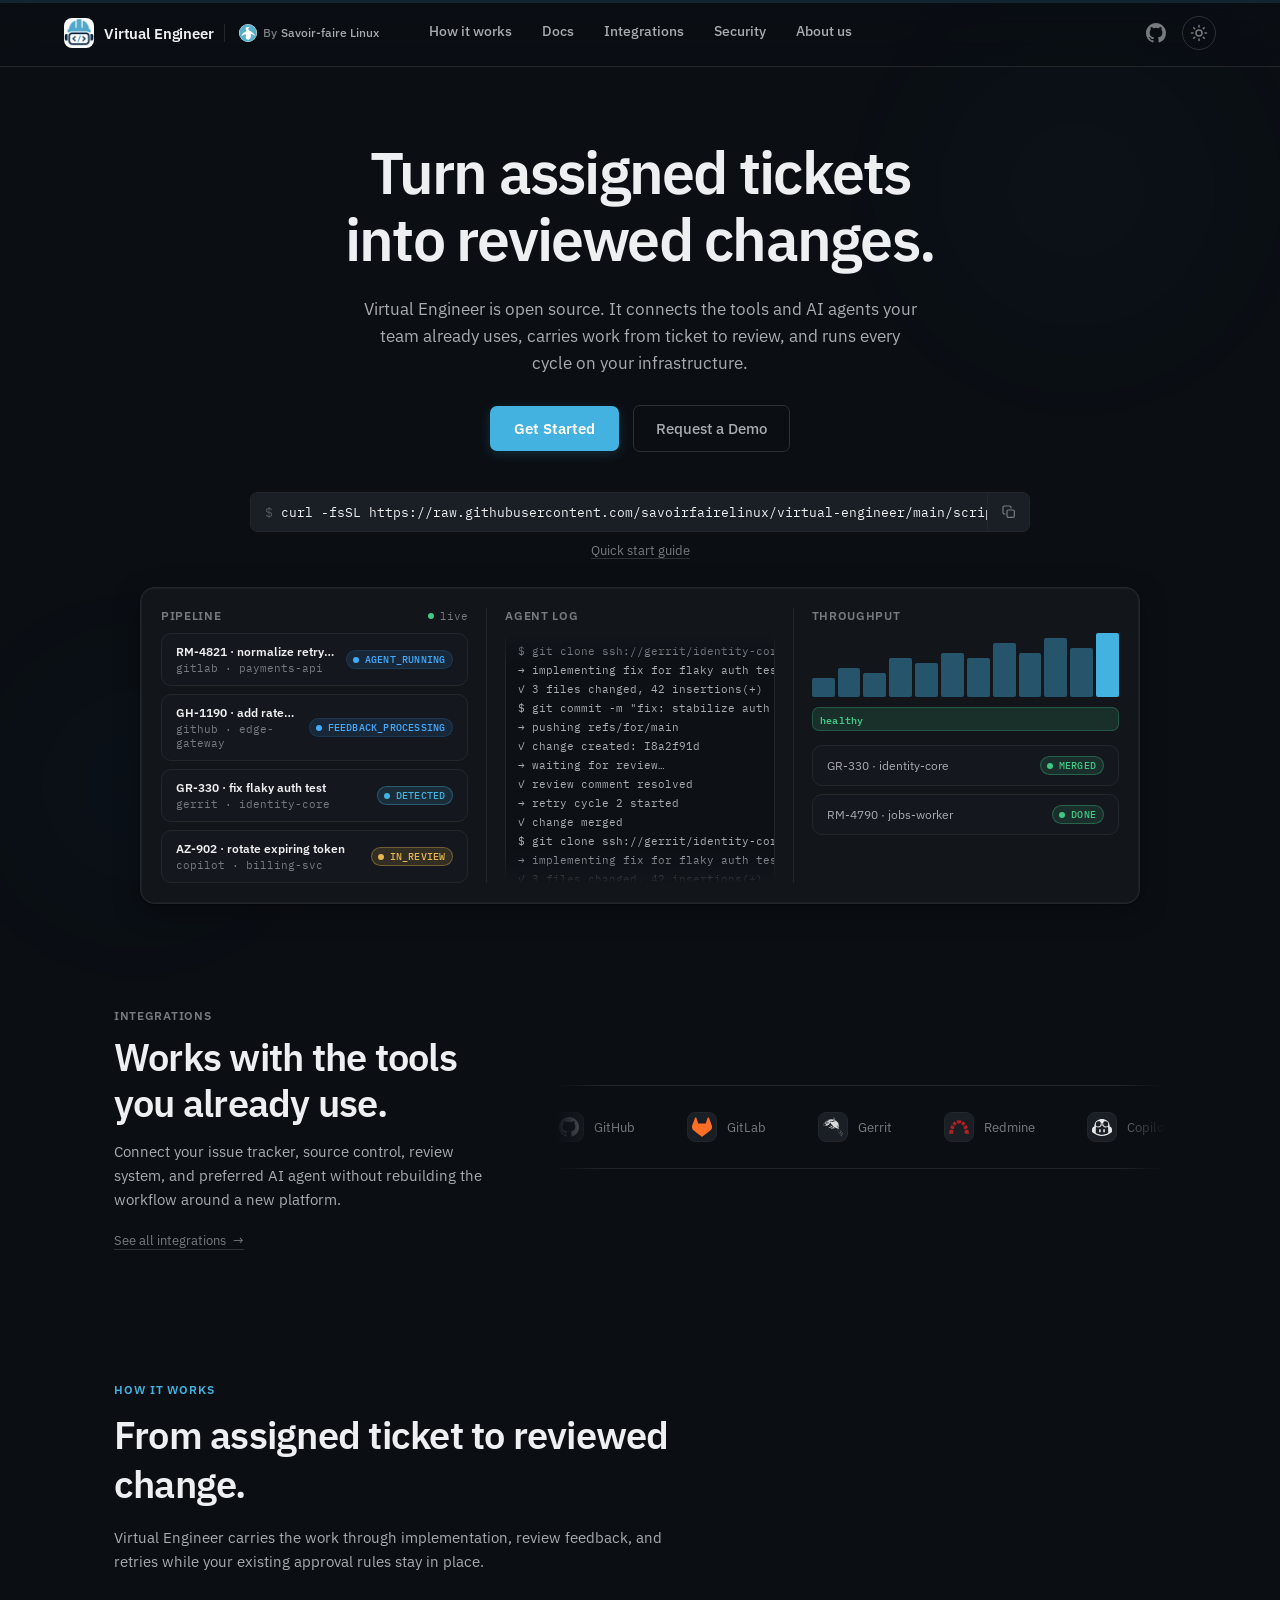
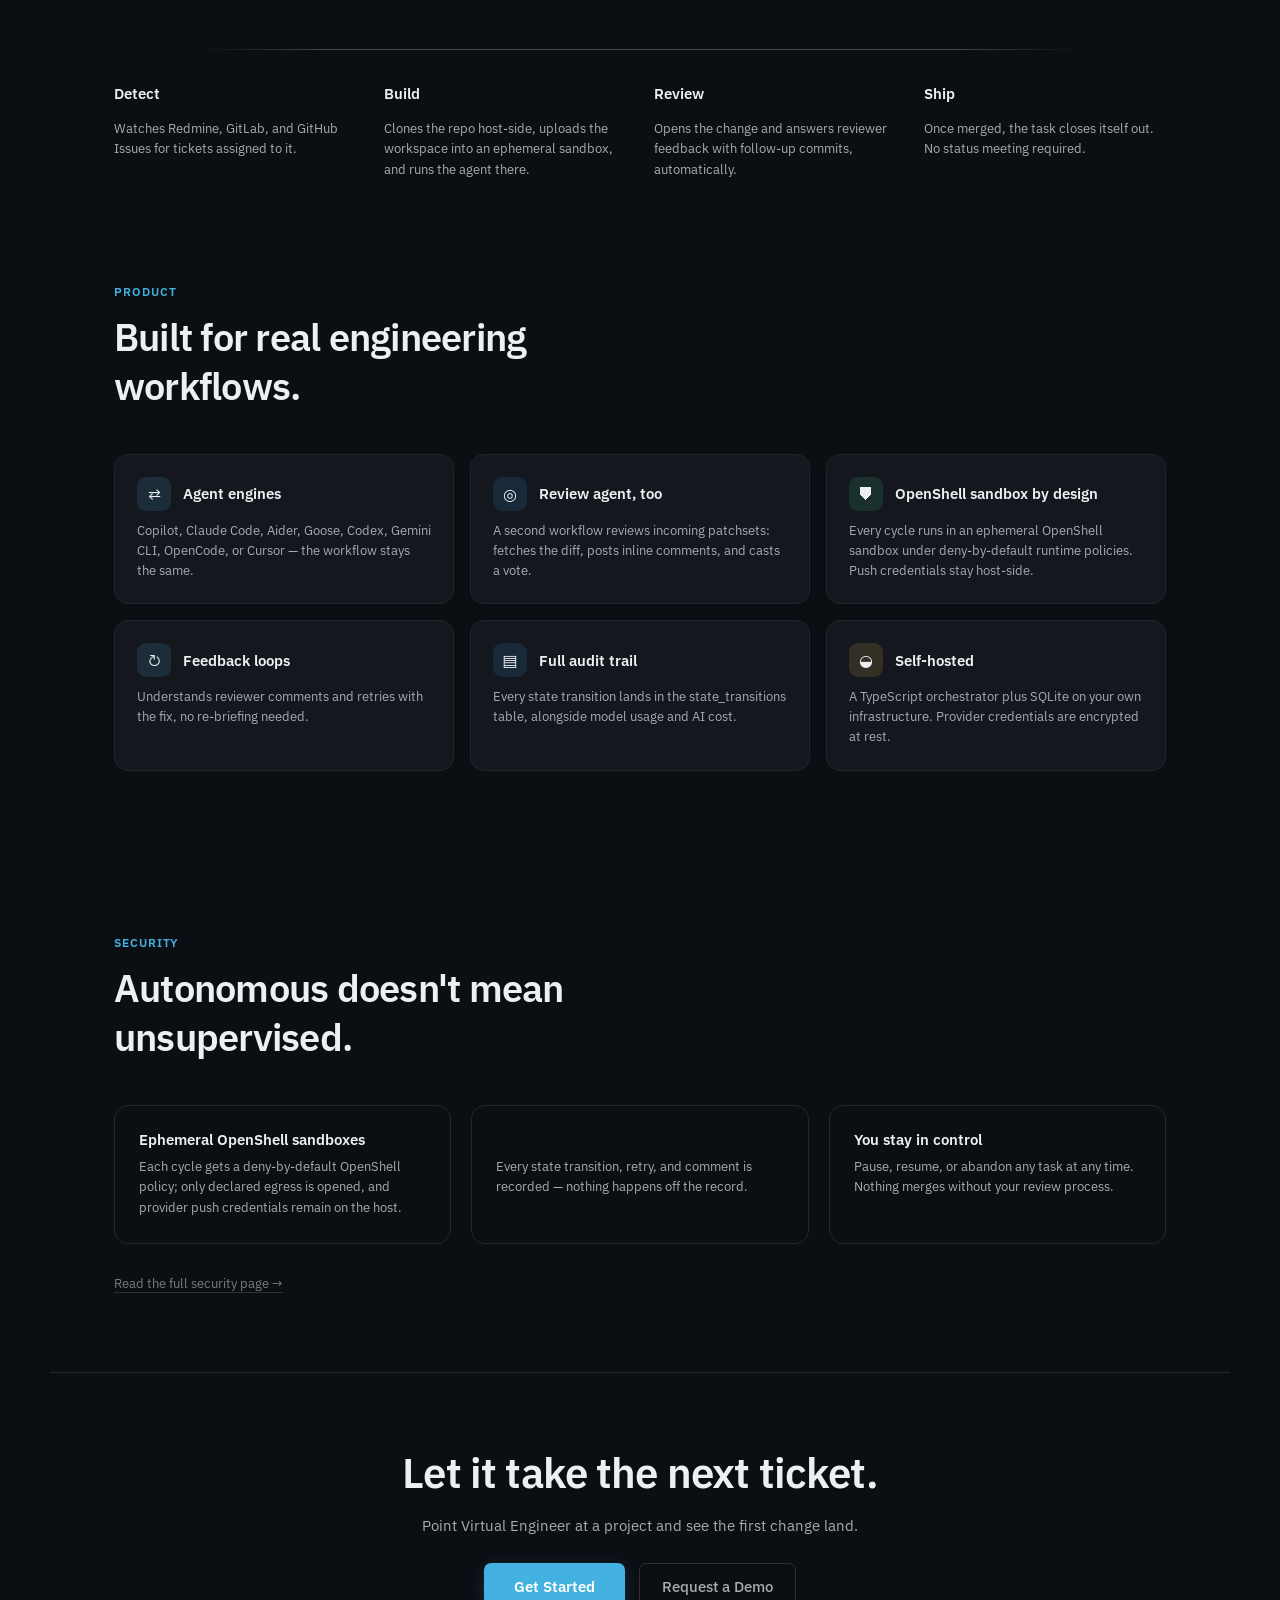
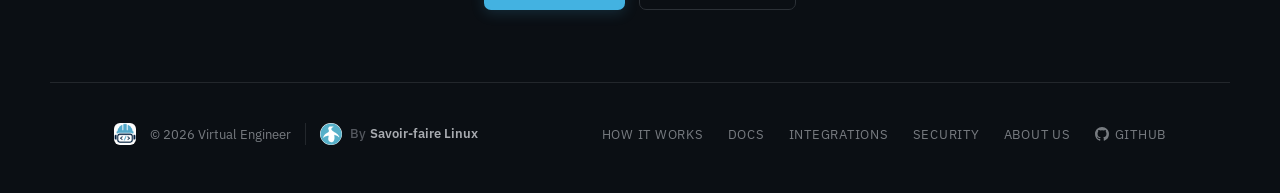
==== commit 56d25e5e: "UI: remove Get Started from nav, add open source mention in hero, drop 'Eight' from agent engines" ====
--- a/index.html
+++ b/index.html
@@ -52,7 +52,6 @@
       <svg class="ve-theme-icon ve-theme-icon-sun" viewBox="0 0 24 24" fill="none" stroke="currentColor" stroke-width="1.8" stroke-linecap="round" stroke-linejoin="round" aria-hidden="true"><circle cx="12" cy="12" r="4"></circle><path d="M12 2v2"></path><path d="M12 20v2"></path><path d="m4.93 4.93 1.41 1.41"></path><path d="m17.66 17.66 1.41 1.41"></path><path d="M2 12h2"></path><path d="M20 12h2"></path><path d="m6.34 17.66-1.41 1.41"></path><path d="m19.07 4.93-1.41 1.41"></path></svg>
       <img class="ve-theme-icon ve-theme-icon-moon" src="assets/theme-moon.svg" alt="" aria-hidden="true">
     </button>
-    <a href="#quickstart" class="ve-magnet-btn hero" data-scroll-to="quickstart" style="font-size: 13px; padding: 9px 18px;">Get Started</a>
   </div>
 </nav>
 <div class="ve-progress-track" aria-hidden="true"><div class="ve-progress-bar"></div></div>
@@ -61,7 +60,7 @@
 <section class="ve-hero" aria-labelledby="hero-title">
   <div class="ve-hero-copy">
     <h1 id="hero-title" class="ve-headline" style="font-size: clamp(38px, 4.6vw, 60px); line-height: 1.14; letter-spacing: -0.03em; font-weight: 600; margin: 0 0 18px; padding-bottom: 0.08em;">Turn assigned tickets<br>into reviewed changes.</h1>
-    <p style="font-size: 17px; line-height: 1.6; color: var(--text-dim); max-width: 560px; margin: 0 0 28px;">Virtual Engineer connects the tools and AI agents your team already uses, carries work from ticket to review, and runs every cycle on your infrastructure.</p>
+    <p style="font-size: 17px; line-height: 1.6; color: var(--text-dim); max-width: 560px; margin: 0 0 28px;">Virtual Engineer is open source. It connects the tools and AI agents your team already uses, carries work from ticket to review, and runs every cycle on your infrastructure.</p>
     <div style="display: flex; align-items: center; justify-content: center; gap: 14px; flex-wrap: wrap;">
       <a href="#quickstart" class="ve-magnet-btn hero" data-scroll-to="quickstart">Get Started</a>
       <a href="https://savoirfairelinux.com/en/contact/#section-contact" class="ve-btn-ghost" target="_blank" rel="noopener noreferrer">Request a Demo</a>
@@ -268,7 +267,7 @@
       <div class="ve-feature-tile">
         <div style="display: flex; align-items: center; gap: 12px; margin-bottom: 10px;">
           <div class="ve-feature-icon" style="background: var(--info-soft);">⇄</div>
-          <div style="font-size: 15px; font-weight: 600;">Eight agent engines</div>
+          <div style="font-size: 15px; font-weight: 600;">Agent engines</div>
         </div>
         <div style="font-size: 13px; line-height: 1.55; color: var(--text-dim);">Copilot, Claude Code, Aider, Goose, Codex, Gemini CLI, OpenCode, or Cursor — the workflow stays the same.</div>
       </div>
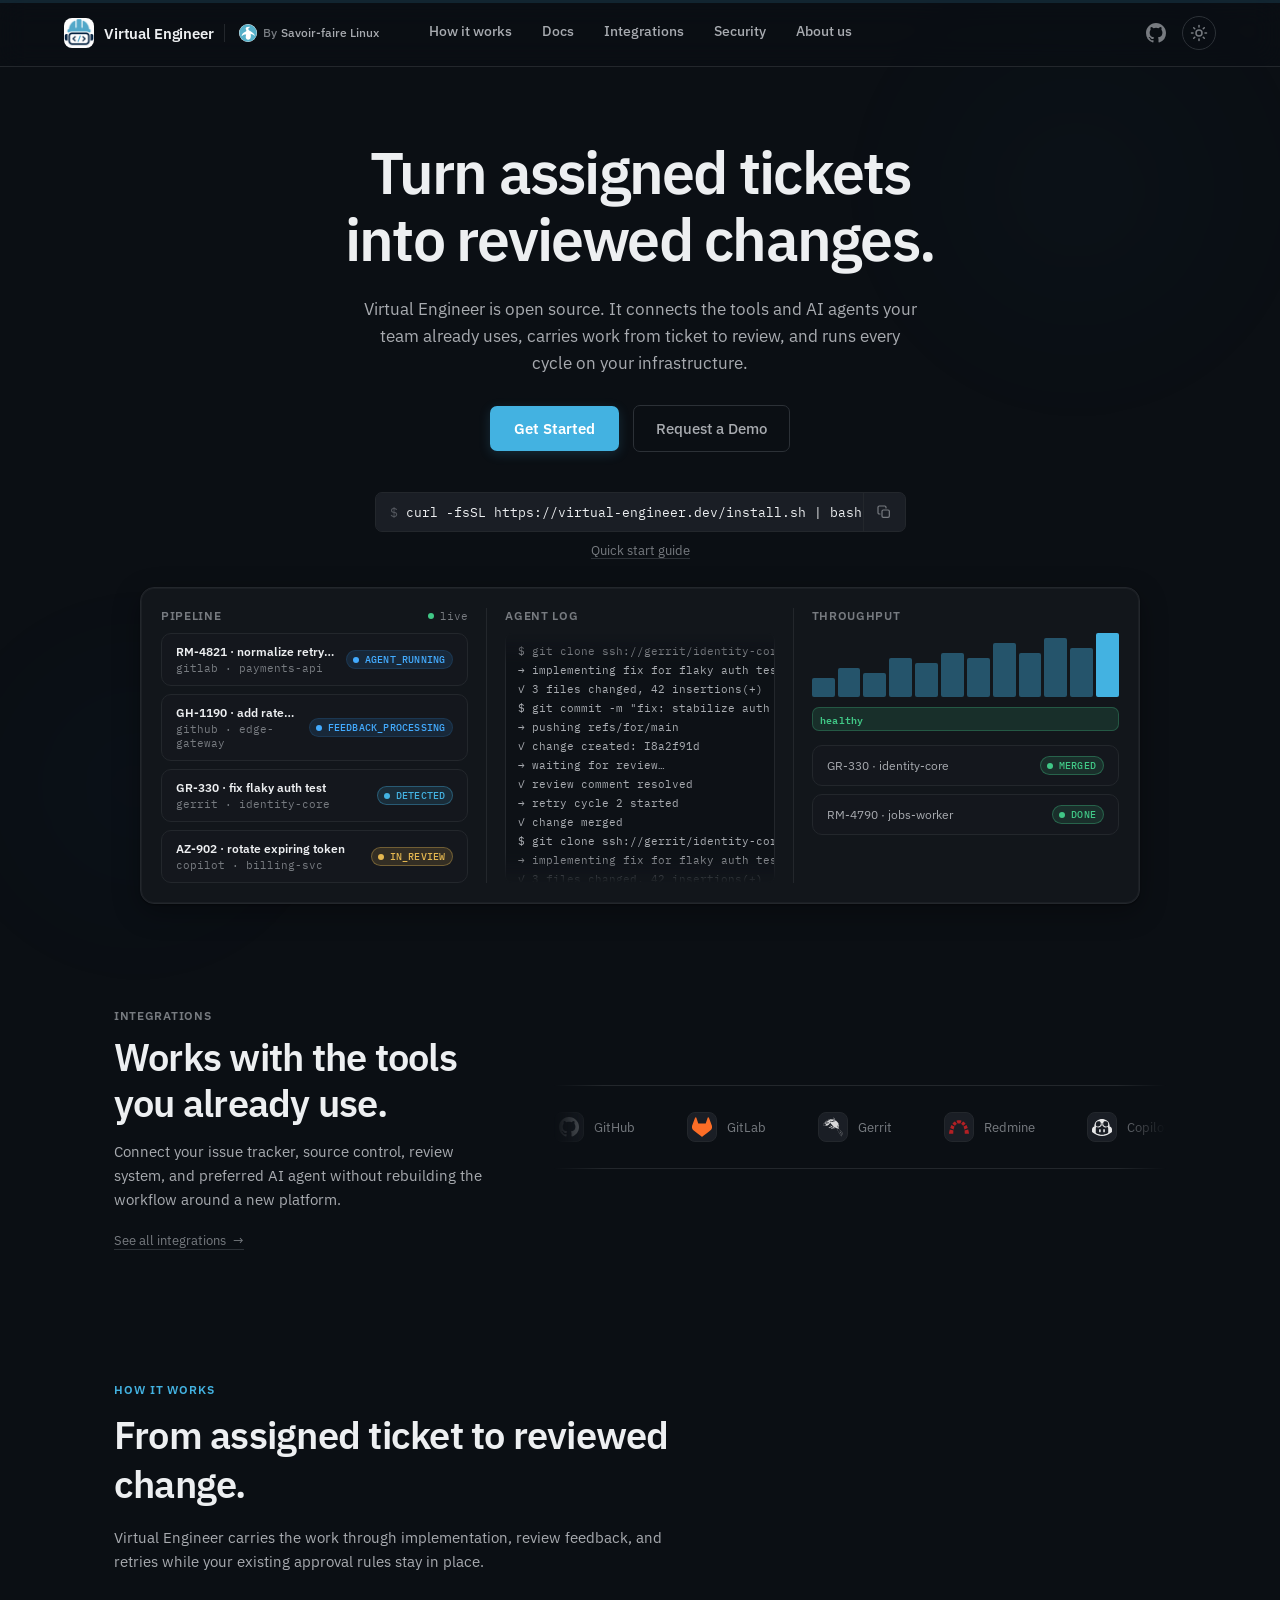
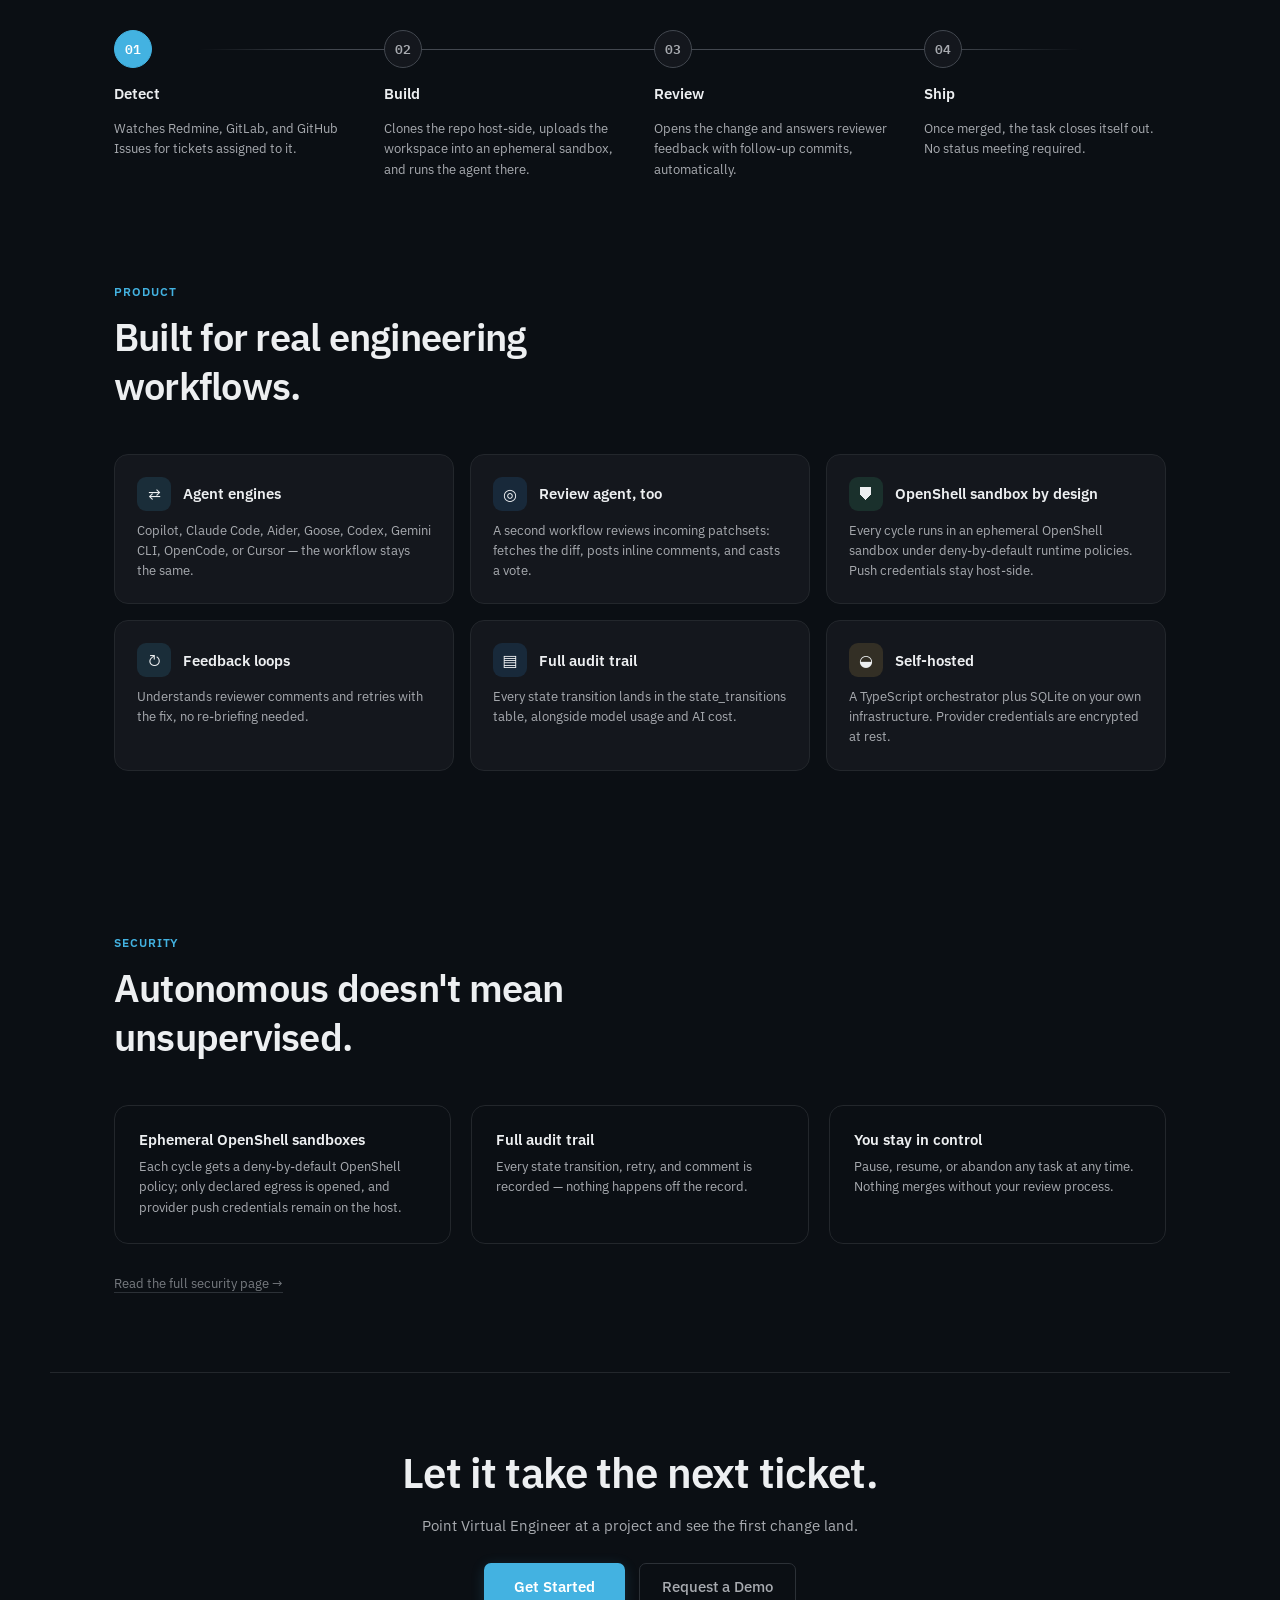
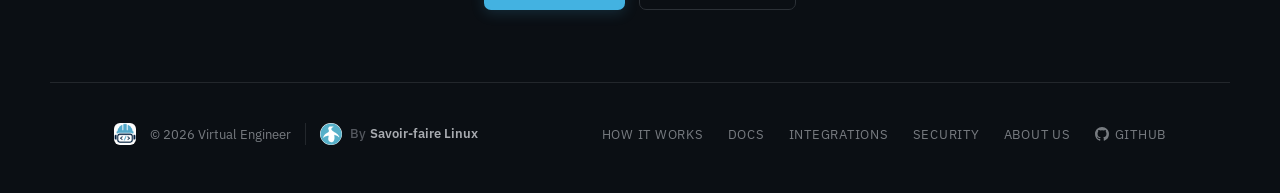
==== commit 0116b440: "Serve install.sh from virtual-engineer.dev and update quickstart/docs URLs" ====
--- a/index.html
+++ b/index.html
@@ -67,7 +67,7 @@
     </div>
     <div id="quickstart" style="display: flex; flex-direction: column; align-items: center; gap: 10px; margin-top: 40px;">
       <div class="ve-install-command-bar">
-        <code id="install-command" class="ve-code ve-install-command" data-copy-value="curl -fsSL https://raw.githubusercontent.com/savoirfairelinux/virtual-engineer/main/scripts/install.sh | bash" style="padding: 9px 14px; white-space: nowrap;"><span style="color: var(--text-ghost);">$</span> curl -fsSL https://raw.githubusercontent.com/savoirfairelinux/virtual-engineer/main/scripts/install.sh | bash</code>
+        <code id="install-command" class="ve-code ve-install-command" data-copy-value="curl -fsSL https://virtual-engineer.dev/install.sh | bash" style="padding: 9px 14px; white-space: nowrap;"><span style="color: var(--text-ghost);">$</span> curl -fsSL https://virtual-engineer.dev/install.sh | bash</code>
         <button type="button" class="ve-copy-btn" data-copy-target="install-command" aria-label="Copy install command" title="Copy install command">
           <svg viewBox="0 0 24 24" fill="none" stroke="currentColor" stroke-width="1.8" stroke-linecap="round" stroke-linejoin="round" aria-hidden="true"><rect x="9" y="9" width="11" height="11" rx="2"></rect><path d="M6 15H5a2 2 0 0 1-2-2V5a2 2 0 0 1 2-2h8a2 2 0 0 1 2 2v1"></path></svg>
         </button>
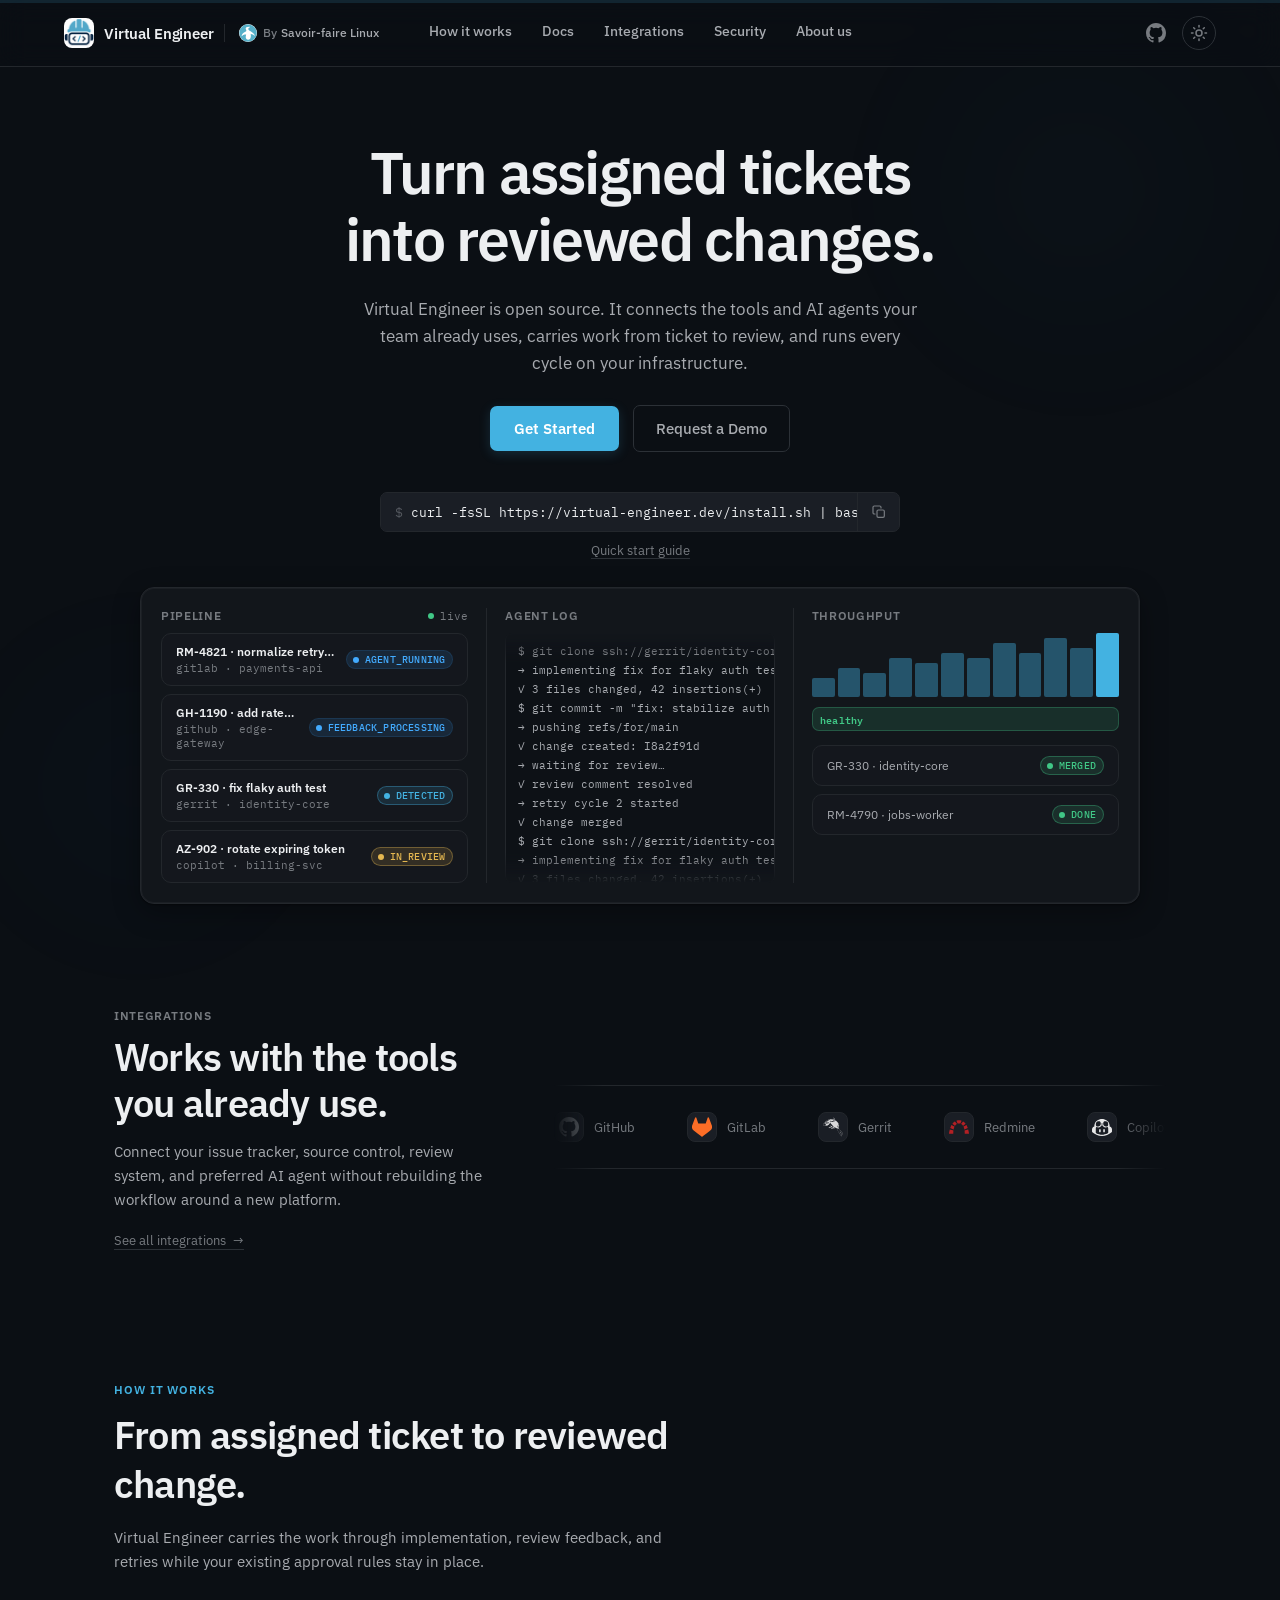
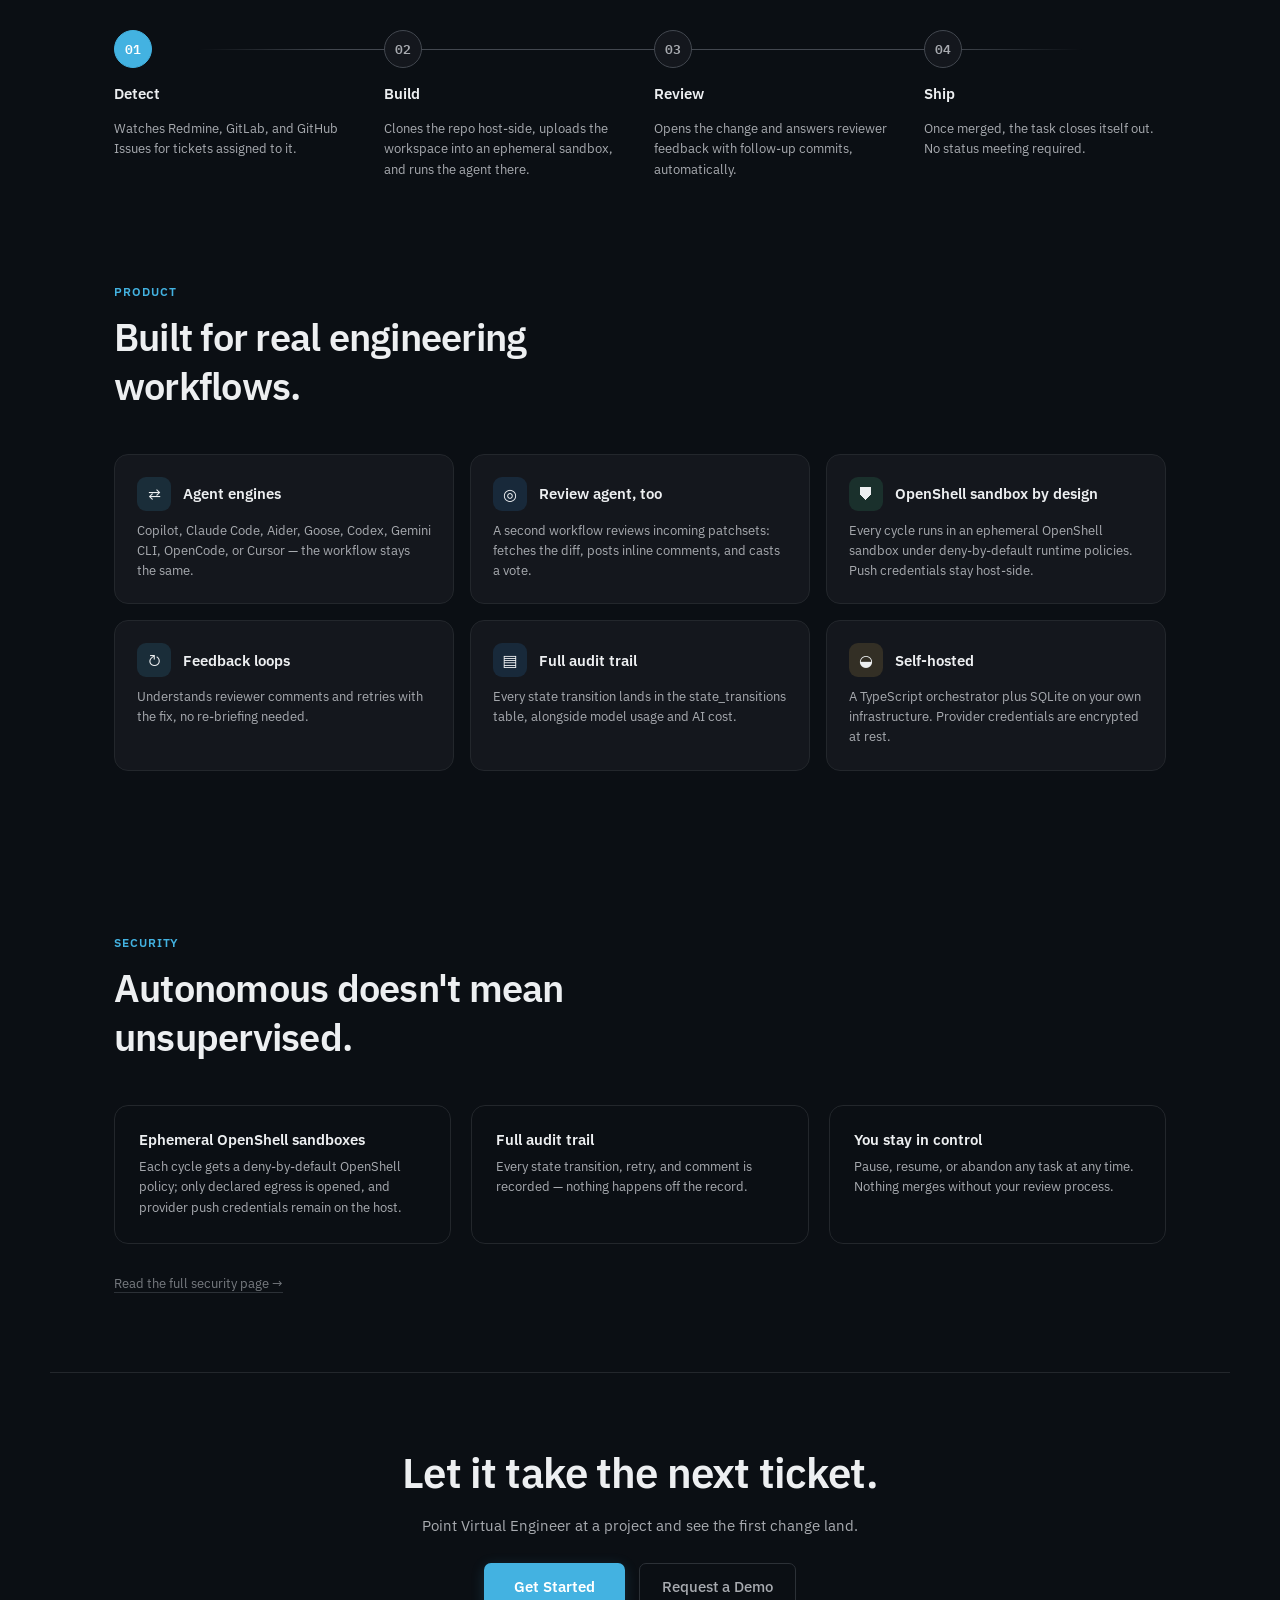
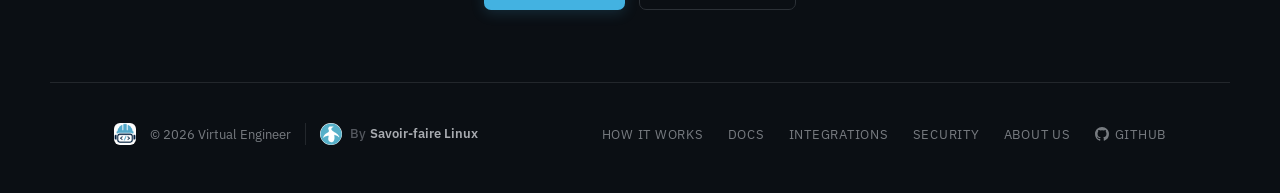
==== commit 354b749d: "UI: widen hero install command bar" ====
--- a/index.html
+++ b/index.html
@@ -65,7 +65,7 @@
       <a href="#quickstart" class="ve-magnet-btn hero" data-scroll-to="quickstart">Get Started</a>
       <a href="https://savoirfairelinux.com/en/contact/#section-contact" class="ve-btn-ghost" target="_blank" rel="noopener noreferrer">Request a Demo</a>
     </div>
-    <div id="quickstart" style="display: flex; flex-direction: column; align-items: center; gap: 10px; margin-top: 40px;">
+    <div id="quickstart" style="display: flex; flex-direction: column; align-items: center; gap: 10px; margin-top: 40px; width: 100%;">
       <div class="ve-install-command-bar">
         <code id="install-command" class="ve-code ve-install-command" data-copy-value="curl -fsSL https://virtual-engineer.dev/install.sh | bash" style="padding: 9px 14px; white-space: nowrap;"><span style="color: var(--text-ghost);">$</span> curl -fsSL https://virtual-engineer.dev/install.sh | bash</code>
         <button type="button" class="ve-copy-btn" data-copy-target="install-command" aria-label="Copy install command" title="Copy install command">
--- a/assets/styles.css
+++ b/assets/styles.css
@@ -144,7 +144,8 @@
   padding: 14px 16px;
   overflow-x: auto;
   margin: 0;
-  white-space: pre;
+  white-space: pre-wrap;
+  overflow-wrap: anywhere;
 }
 
 .ve-gh-link {
--- a/assets/site.css
+++ b/assets/site.css
@@ -53,7 +53,7 @@
 
 /* ---- homepage hero ---- */
 .ve-hero {
-  position: relative; z-index: 1; max-width: 860px; margin: 0 auto;
+  position: relative; z-index: 1; max-width: 1000px; margin: 0 auto;
   padding: clamp(44px, 6vw, 72px) clamp(20px, 5vw, 64px) 0;
   text-align: center;
 }
@@ -125,7 +125,7 @@
 .ve-install-command-bar {
   display: flex;
   align-items: stretch;
-  width: min(100%, 780px);
+  width: min(100%, 520px);
   max-width: 100%;
   min-width: 0;
   overflow: hidden;
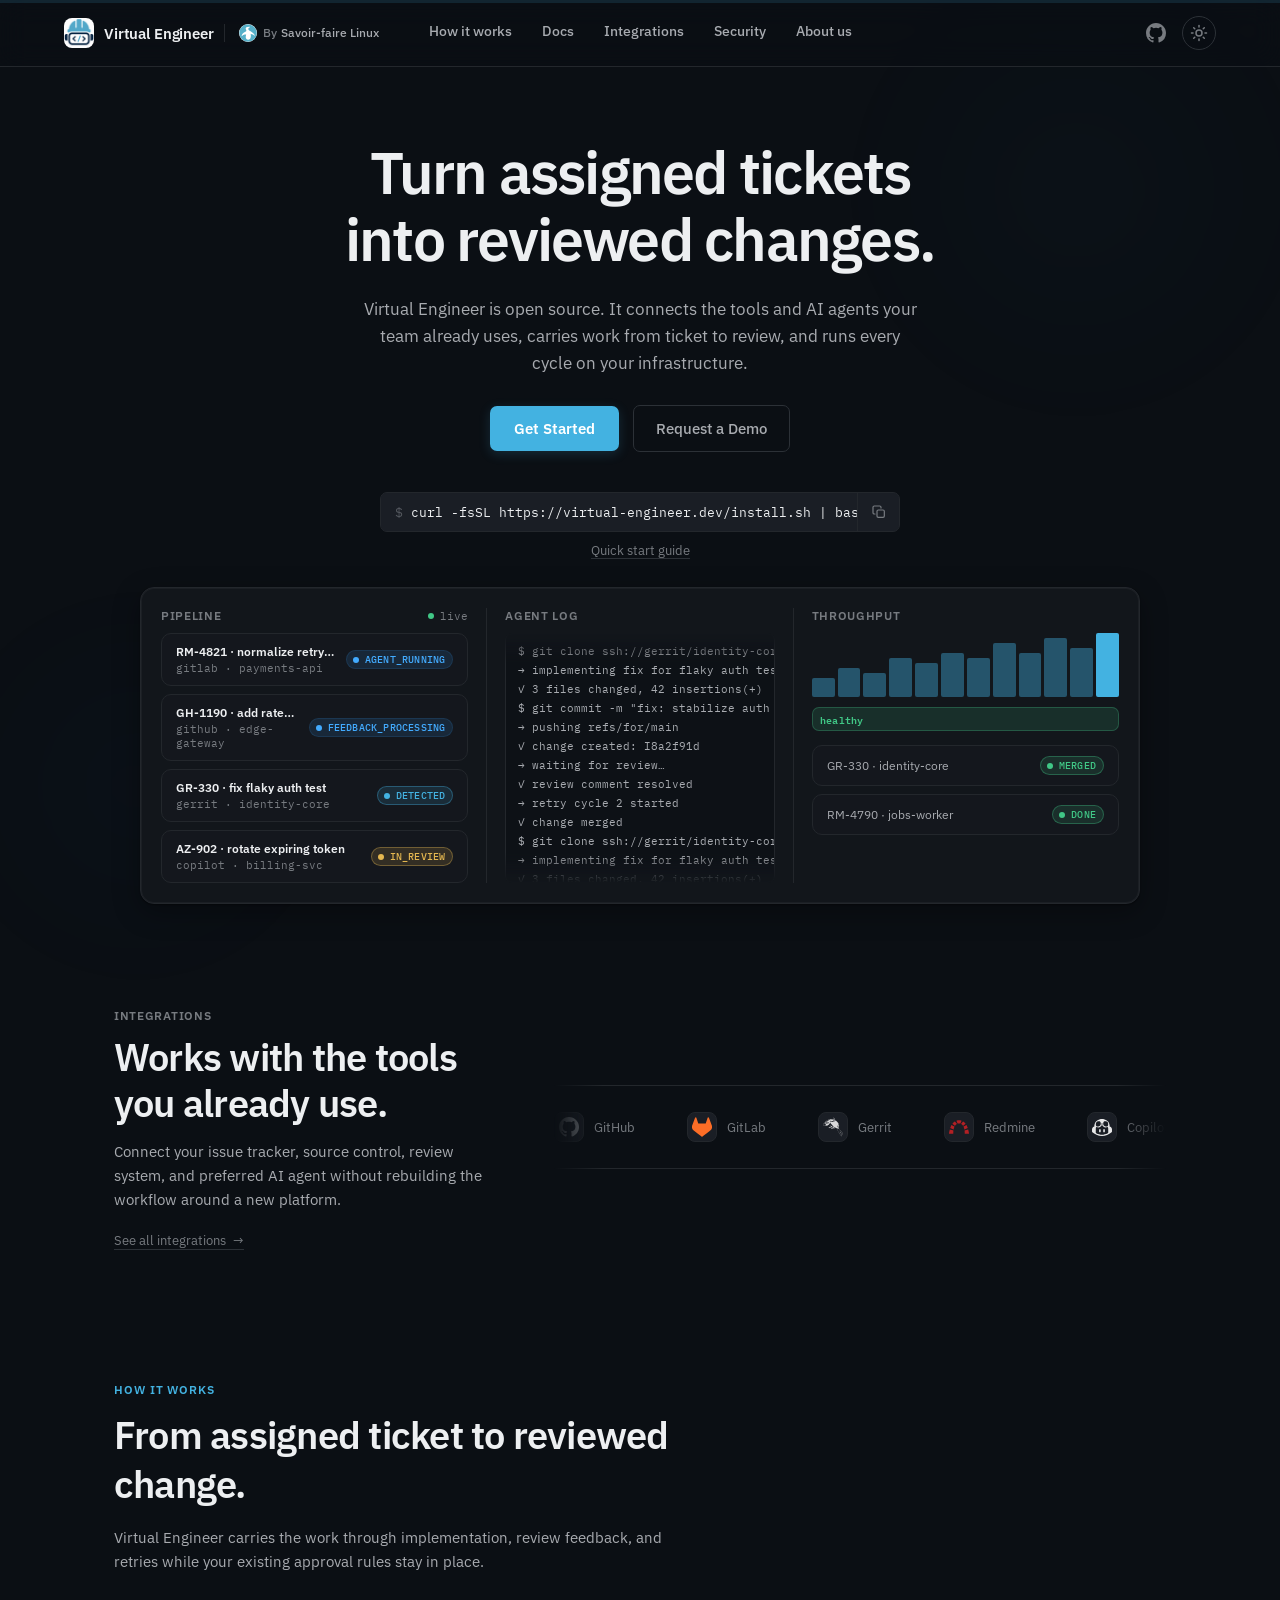
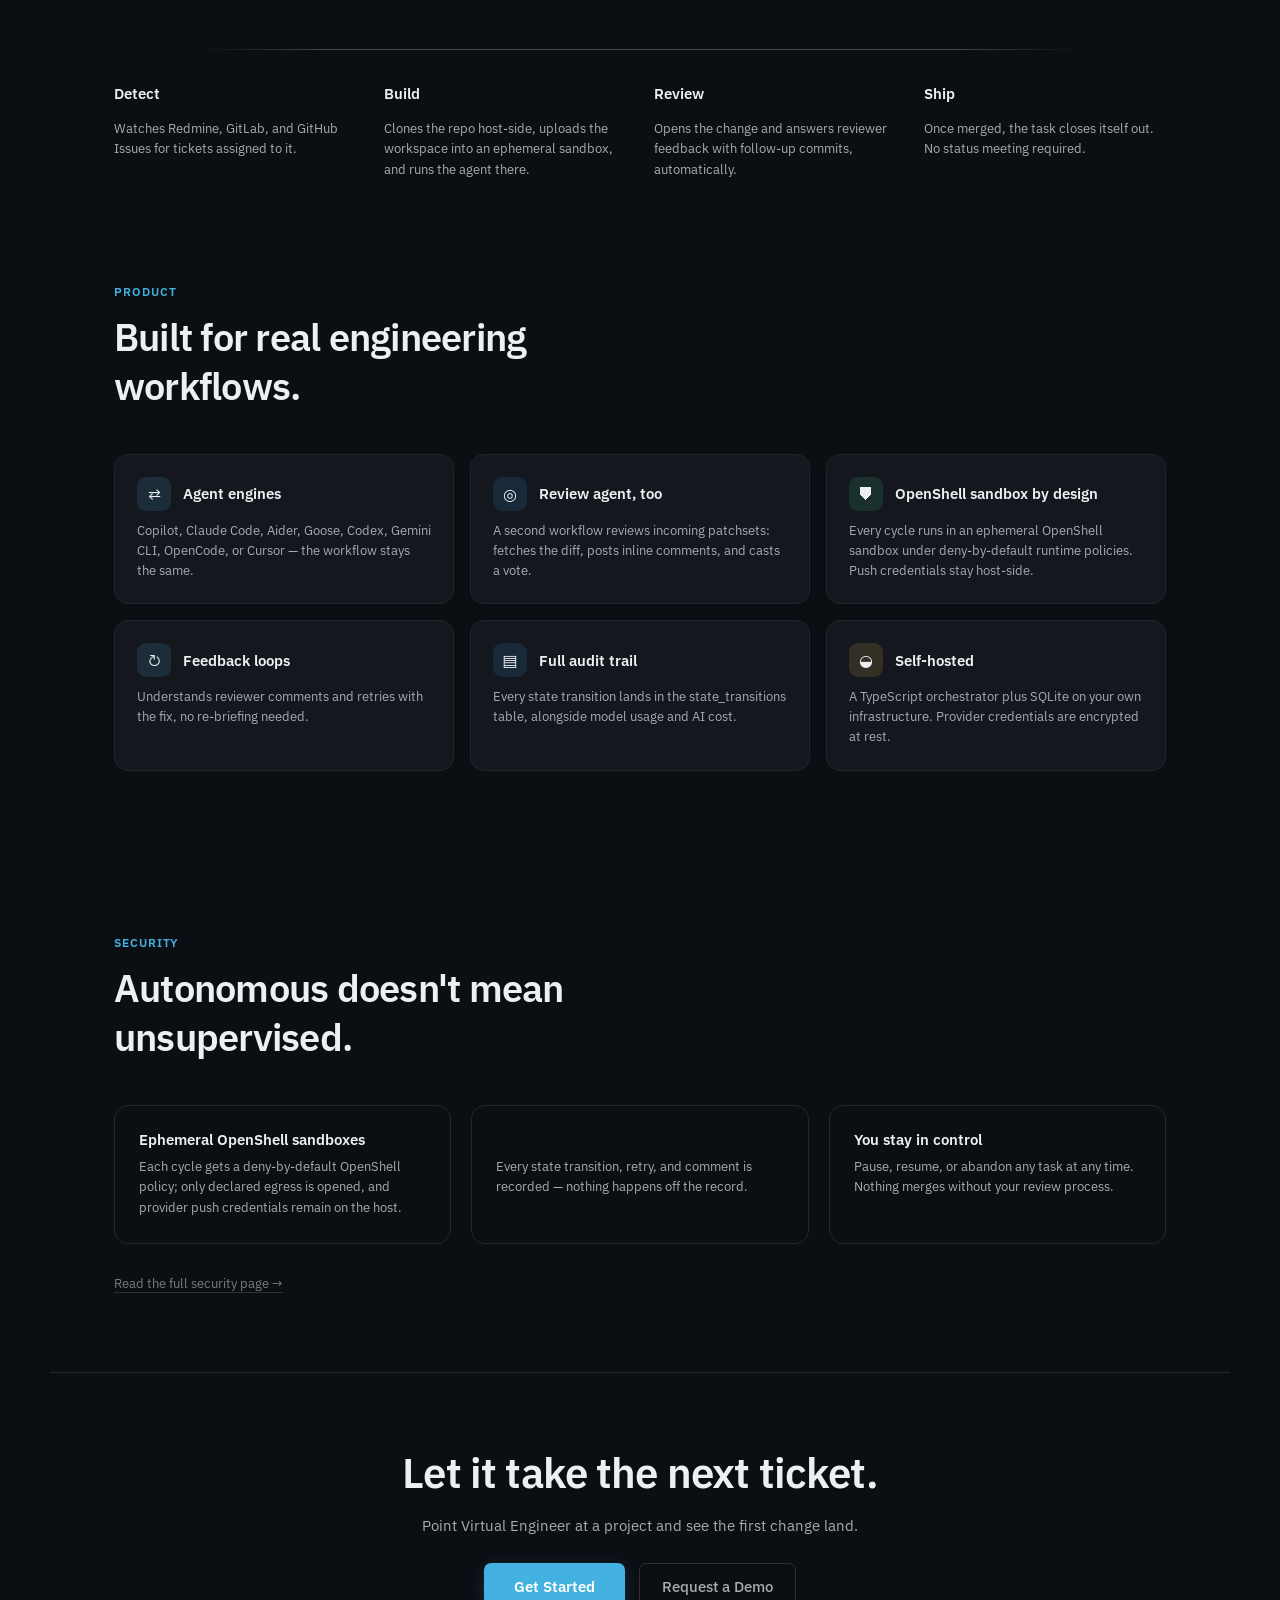
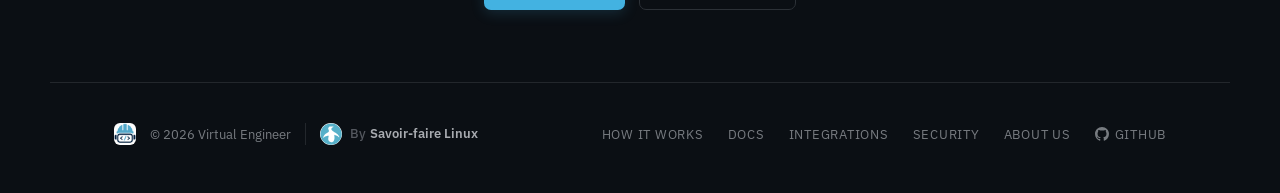
==== commit 58adc649: "Add agent-readiness discovery files and structured data Make the site legible to AI agents and answe" ====
--- a/index.html
+++ b/index.html
@@ -3,8 +3,6 @@
 <head>
 <meta charset="utf-8">
 <meta name="viewport" content="width=device-width, initial-scale=1">
-<link rel="icon" href="favicon.ico" sizes="any">
-<link rel="icon" type="image/png" sizes="256x256" href="assets/brand-virtual-engineer-256.png">
 <link rel="canonical" href="https://virtual-engineer.dev/">
 <meta name="description" content="Turn assigned tickets into reviewed changes with the tools and AI agents your team already uses, on your own infrastructure.">
 <meta property="og:type" content="website">
@@ -15,8 +13,73 @@
 <meta property="og:image:alt" content="Virtual Engineer logo">
 <meta name="twitter:card" content="summary">
 <title>Virtual Engineer — Turn assigned tickets into reviewed changes</title>
+<link rel="alternate" type="text/plain" title="llms.txt" href="/llms.txt">
+<link rel="alternate" type="text/plain" title="llms-full.txt" href="/llms-full.txt">
+<link rel="alternate" type="application/rss+xml" title="Virtual Engineer" href="/feed.xml">
+<link rel="icon" href="favicon.ico" sizes="any">
+<link rel="icon" type="image/svg+xml" href="favicon.svg">
+<link rel="icon" type="image/png" sizes="256x256" href="assets/brand-virtual-engineer-256.png">
 <link rel="stylesheet" href="assets/styles.css">
 <link rel="stylesheet" href="assets/site.css">
+<script type="application/ld+json">
+{
+  "@context": "https://schema.org",
+  "@graph": [
+    {
+      "@type": "Organization",
+      "@id": "https://virtual-engineer.dev/#organization",
+      "name": "Virtual Engineer",
+      "legalName": "Savoir-faire Linux",
+      "url": "https://virtual-engineer.dev/",
+      "logo": "https://virtual-engineer.dev/assets/brand-virtual-engineer-256.png",
+      "description": "Virtual Engineer is open-source engineering automation that carries software work from an assigned ticket to a reviewed change, running on your own infrastructure.",
+      "foundingDate": "2026",
+      "parentOrganization": {
+        "@type": "Organization",
+        "name": "Savoir-faire Linux",
+        "url": "https://savoirfairelinux.com"
+      },
+      "sameAs": [
+        "https://github.com/savoirfairelinux/virtual-engineer",
+        "https://github.com/savoirfairelinux/virtual-engineer-website",
+        "https://savoirfairelinux.com"
+      ]
+    },
+    {
+      "@type": "WebSite",
+      "@id": "https://virtual-engineer.dev/#website",
+      "url": "https://virtual-engineer.dev/",
+      "name": "Virtual Engineer",
+      "description": "Product overview, documentation, integrations, and security model for Virtual Engineer.",
+      "inLanguage": "en",
+      "publisher": { "@id": "https://virtual-engineer.dev/#organization" }
+    },
+    {
+      "@type": "SoftwareApplication",
+      "@id": "https://virtual-engineer.dev/#software",
+      "name": "Virtual Engineer",
+      "url": "https://virtual-engineer.dev/",
+      "applicationCategory": "DeveloperApplication",
+      "applicationSubCategory": "Continuous integration and code review automation",
+      "operatingSystem": "Linux, macOS",
+      "softwareRequirements": "Node.js, POSIX shell, curl",
+      "isAccessibleForFree": true,
+      "license": "https://www.gnu.org/licenses/gpl-3.0.html",
+      "description": "Self-hosted orchestrator that watches issue trackers for assigned tickets, runs a coding agent in an ephemeral sandbox, opens a change for review, and answers reviewer feedback with follow-up commits.",
+      "author": { "@id": "https://virtual-engineer.dev/#organization" },
+      "publisher": { "@id": "https://virtual-engineer.dev/#organization" },
+      "featureList": [
+        "Issue tracker integrations: GitHub Issues, GitLab, Redmine",
+        "Change review integrations: GitHub Pull Requests, GitLab Merge Requests, Gerrit",
+        "Agent engines: GitHub Copilot, Claude Code, Aider, Goose, Codex, Gemini CLI, OpenCode, Cursor",
+        "Ephemeral OpenShell sandbox per cycle with deny-by-default runtime policies",
+        "Host-side push credentials",
+        "Full audit trail of every state transition, model usage, and cost"
+      ]
+    }
+  ]
+}
+</script>
 </head>
 <body>
 
@@ -369,7 +432,7 @@
     <a href="security.html" style="font-size: 12.5px; color: var(--text-faint);">Security</a>
     <a href="about.html" style="font-size: 12.5px; color: var(--text-faint);">About us</a>
     <a href="https://github.com/savoirfairelinux/virtual-engineer" target="_blank" rel="noopener" style="display: flex; align-items: center; gap: 6px; font-size: 12.5px; color: var(--text-faint);">
-      <svg width="14" height="14" viewBox="0 0 16 16" fill="currentColor"><path d="M8 0C3.58 0 0 3.58 0 8a8 8 0 0 0 5.47 7.59c.4.07.55-.17.55-.38 0-.19-.01-.82-.01-1.49-2.01.37-2.53-.49-2.69-.94-.09-.23-.48-.94-.82-1.13-.28-.15-.68-.52-.01-.53.63-.01 1.08.58 1.23.82.72 1.21 1.87.87 2.33.66.07-.52.28-.87.51-1.07-1.78-.2-3.64-.89-3.64-3.95 0-.87.31-1.59.82-2.15-.08-.2-.36-1.02.08-2.12 0 0 .67-.21 2.2.82a7.5 7.5 0 0 1 4 0c1.53-1.04 2.2-.82 2.2-.82.44 1.1.16 1.92.08 2.12.51.56.82 1.27.82 2.15 0 3.07-1.87 3.75-3.65 3.95.29.25.54.73.54 1.48 0 1.07-.01 1.93-.01 2.2 0 .21.15.46.55.38A8 8 0 0 0 16 8c0-4.42-3.58-8-8-8Z"></path></svg>
+      <svg width="14" height="14" viewBox="0 0 16 16" fill="currentColor"><path d="M8 0C3.58 0 0 3.58 0 8C0 11.54 2.29 14.53 5.47 15.59C5.87 15.66 6.02 15.42 6.02 15.21C6.02 15.02 6.01 14.39 6.01 13.72C4 14.09 3.48 13.23 3.32 12.78C3.23 12.55 2.84 11.84 2.5 11.65C2.22 11.5 1.82 11.13 2.49 11.12C3.12 11.11 3.57 11.7 3.72 11.94C4.44 13.15 5.59 12.81 6.05 12.6C6.12 12.08 6.33 11.73 6.56 11.53C4.78 11.33 2.92 10.64 2.92 7.58C2.92 6.71 3.23 5.99 3.74 5.43C3.66 5.23 3.38 4.41 3.82 3.31C3.82 3.31 4.49 3.1 6.02 4.13C6.66 3.95 7.34 3.86 8.02 3.86C8.7 3.86 9.38 3.95 10.02 4.13C11.55 3.09 12.22 3.31 12.22 3.31C12.66 4.41 12.38 5.23 12.3 5.43C12.81 5.99 13.12 6.7 13.12 7.58C13.12 10.65 11.25 11.33 9.47 11.53C9.76 11.78 10.01 12.26 10.01 13.01C10.01 14.08 10 14.94 10 15.21C10 15.42 10.15 15.67 10.55 15.59C13.71 14.53 16 11.53 16 8C16 3.58 12.42 0 8 0Z"></path></svg>
       GitHub
     </a>
   </div>
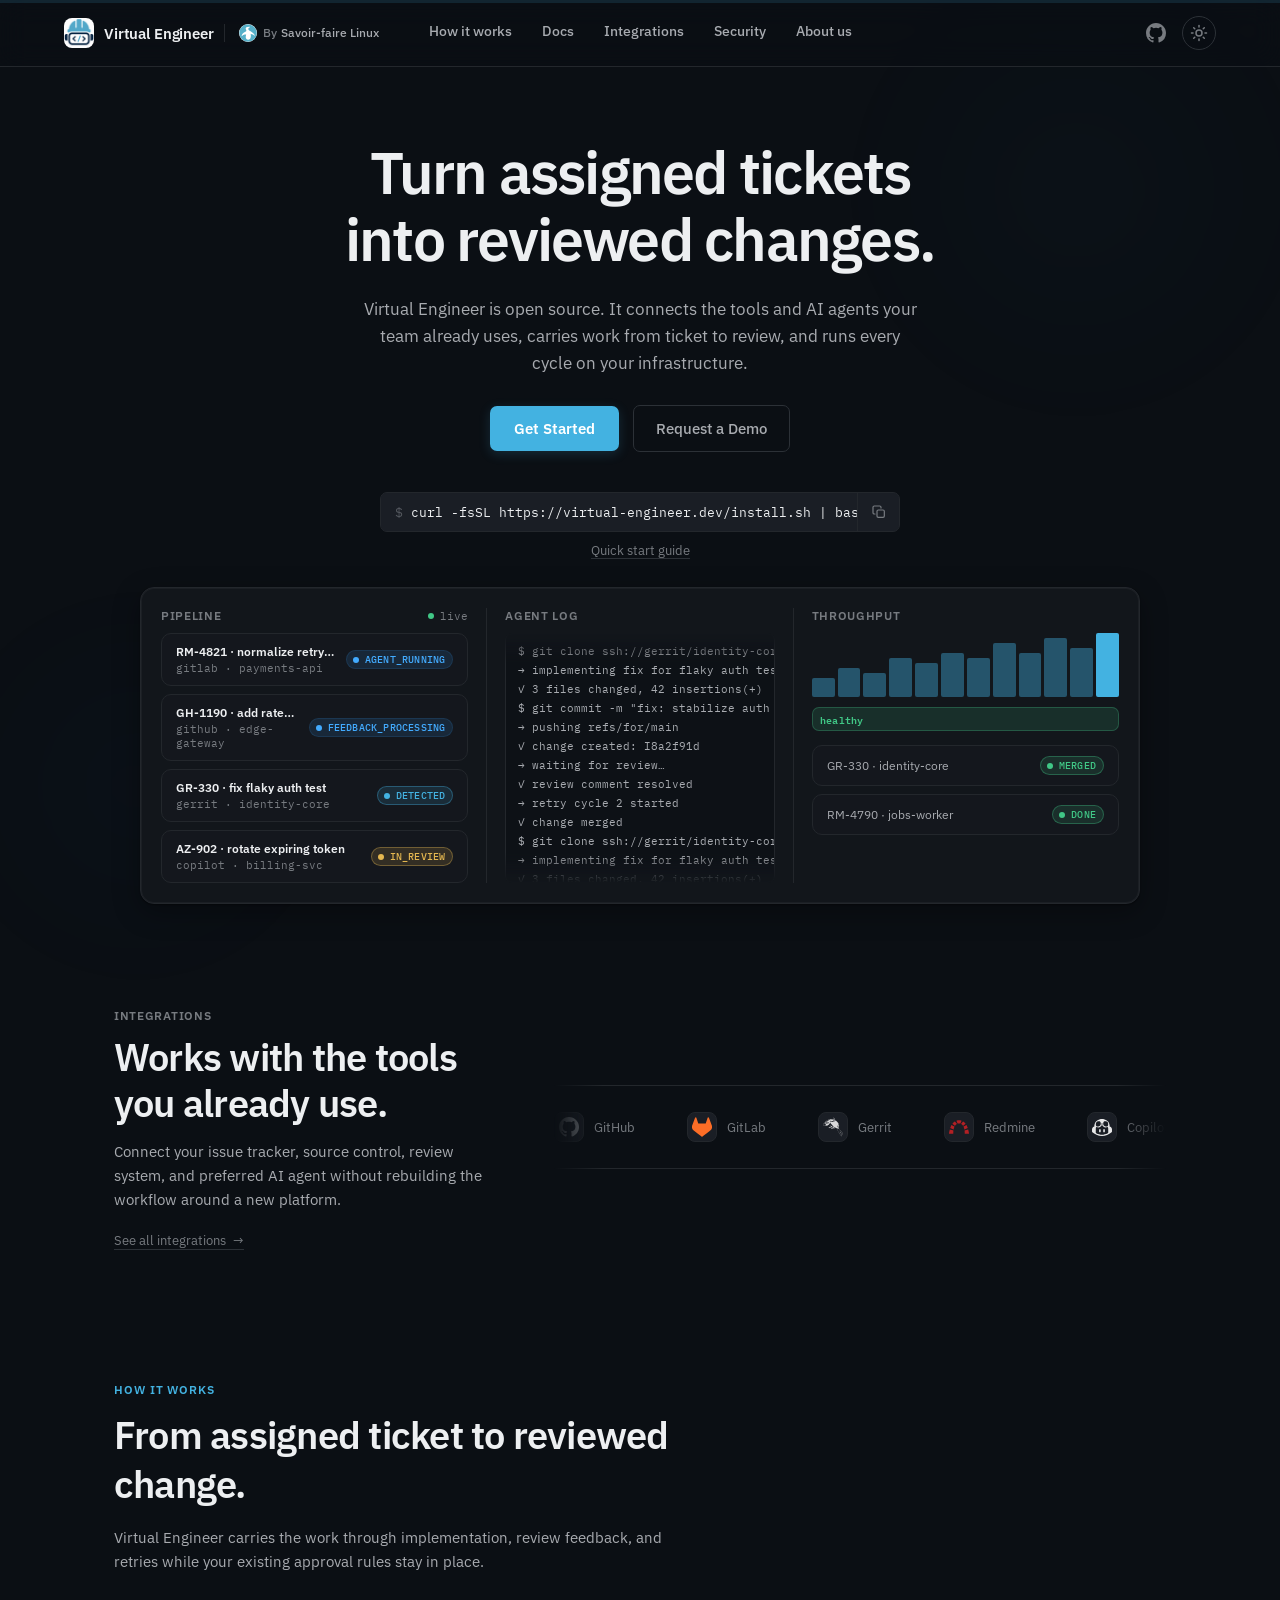
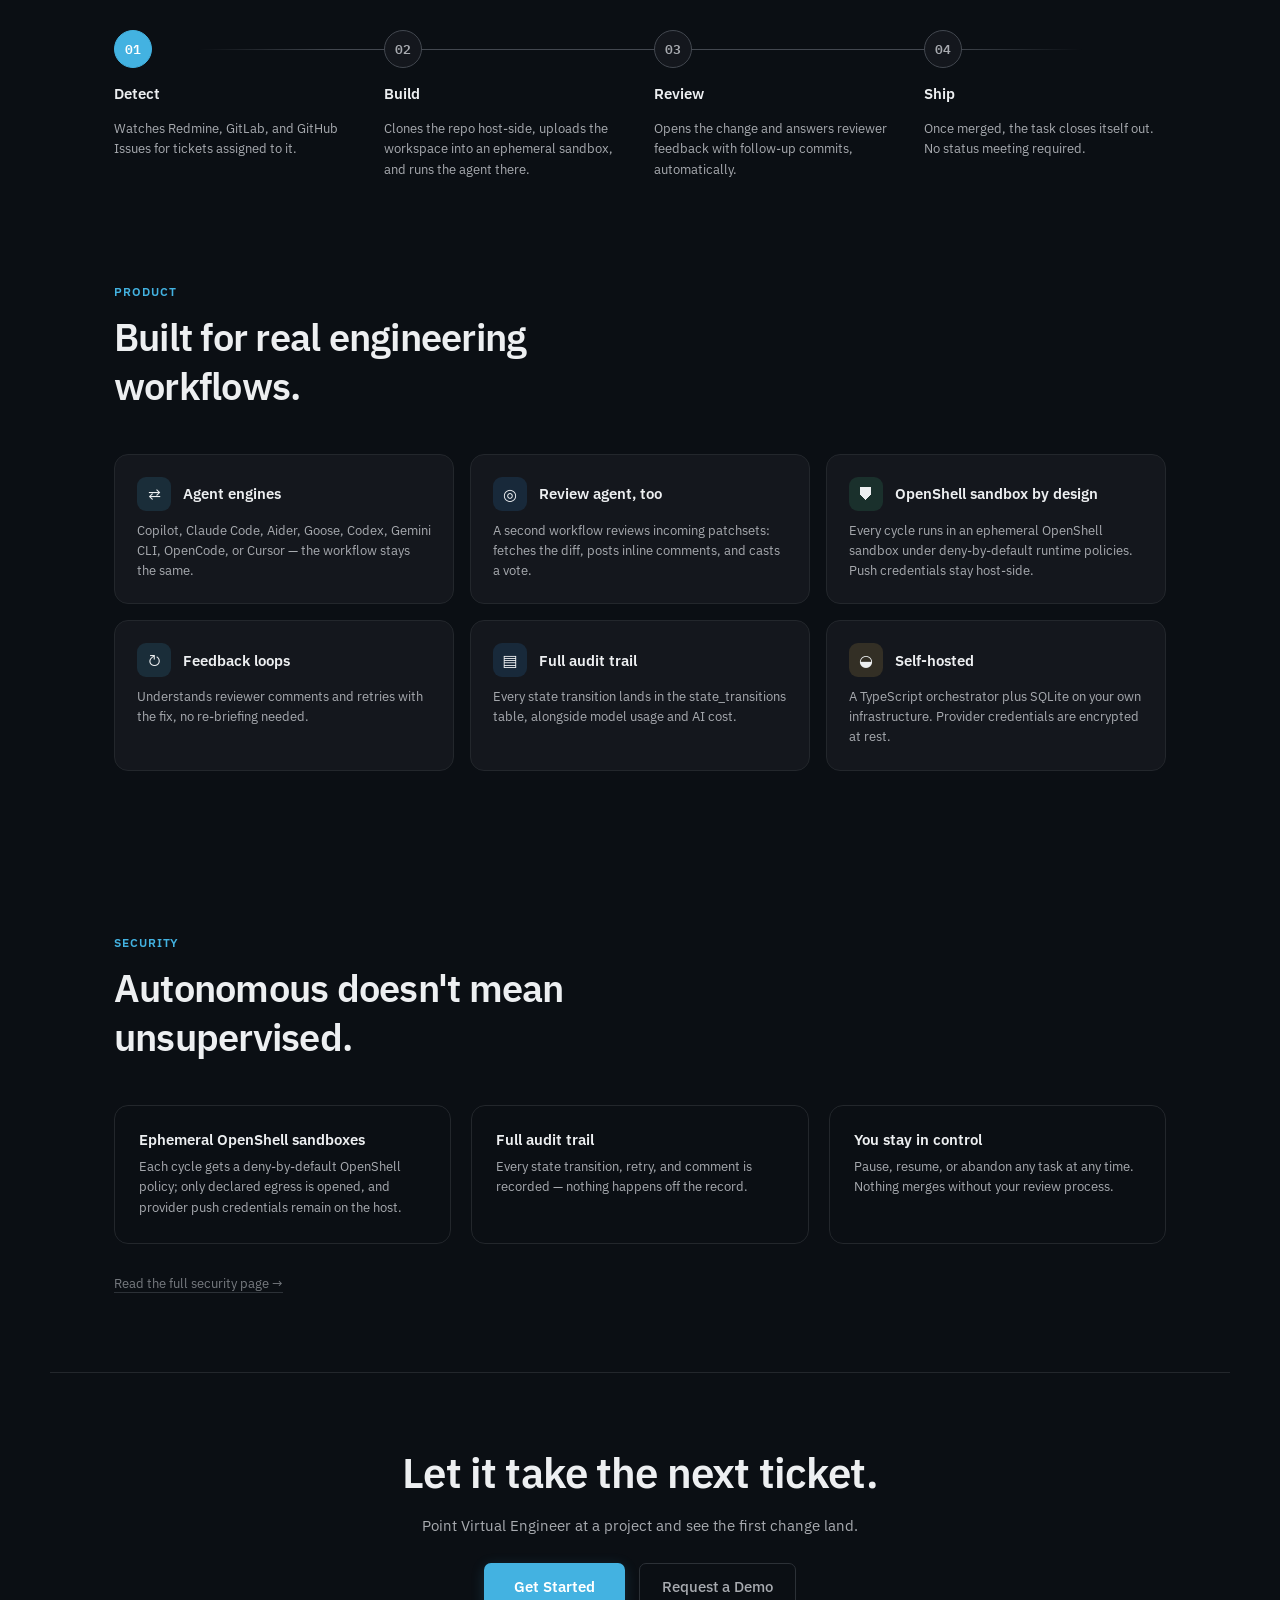
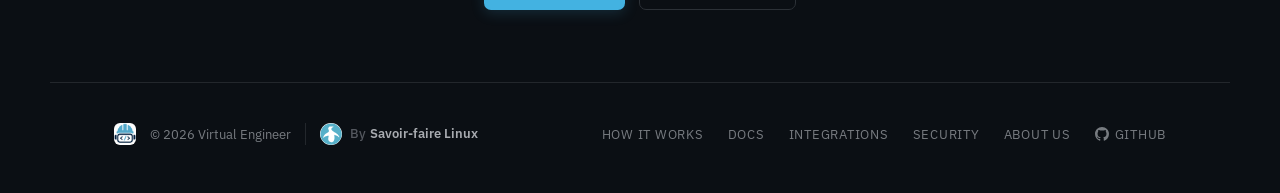
==== commit a8c249a5: "Drop favicon.svg and serve the icon from favicon.ico Remove the SVG favicon and its <link> on every " ====
--- a/index.html
+++ b/index.html
@@ -17,7 +17,6 @@
 <link rel="alternate" type="text/plain" title="llms-full.txt" href="/llms-full.txt">
 <link rel="alternate" type="application/rss+xml" title="Virtual Engineer" href="/feed.xml">
 <link rel="icon" href="favicon.ico" sizes="any">
-<link rel="icon" type="image/svg+xml" href="favicon.svg">
 <link rel="icon" type="image/png" sizes="256x256" href="assets/brand-virtual-engineer-256.png">
 <link rel="stylesheet" href="assets/styles.css">
 <link rel="stylesheet" href="assets/site.css">
